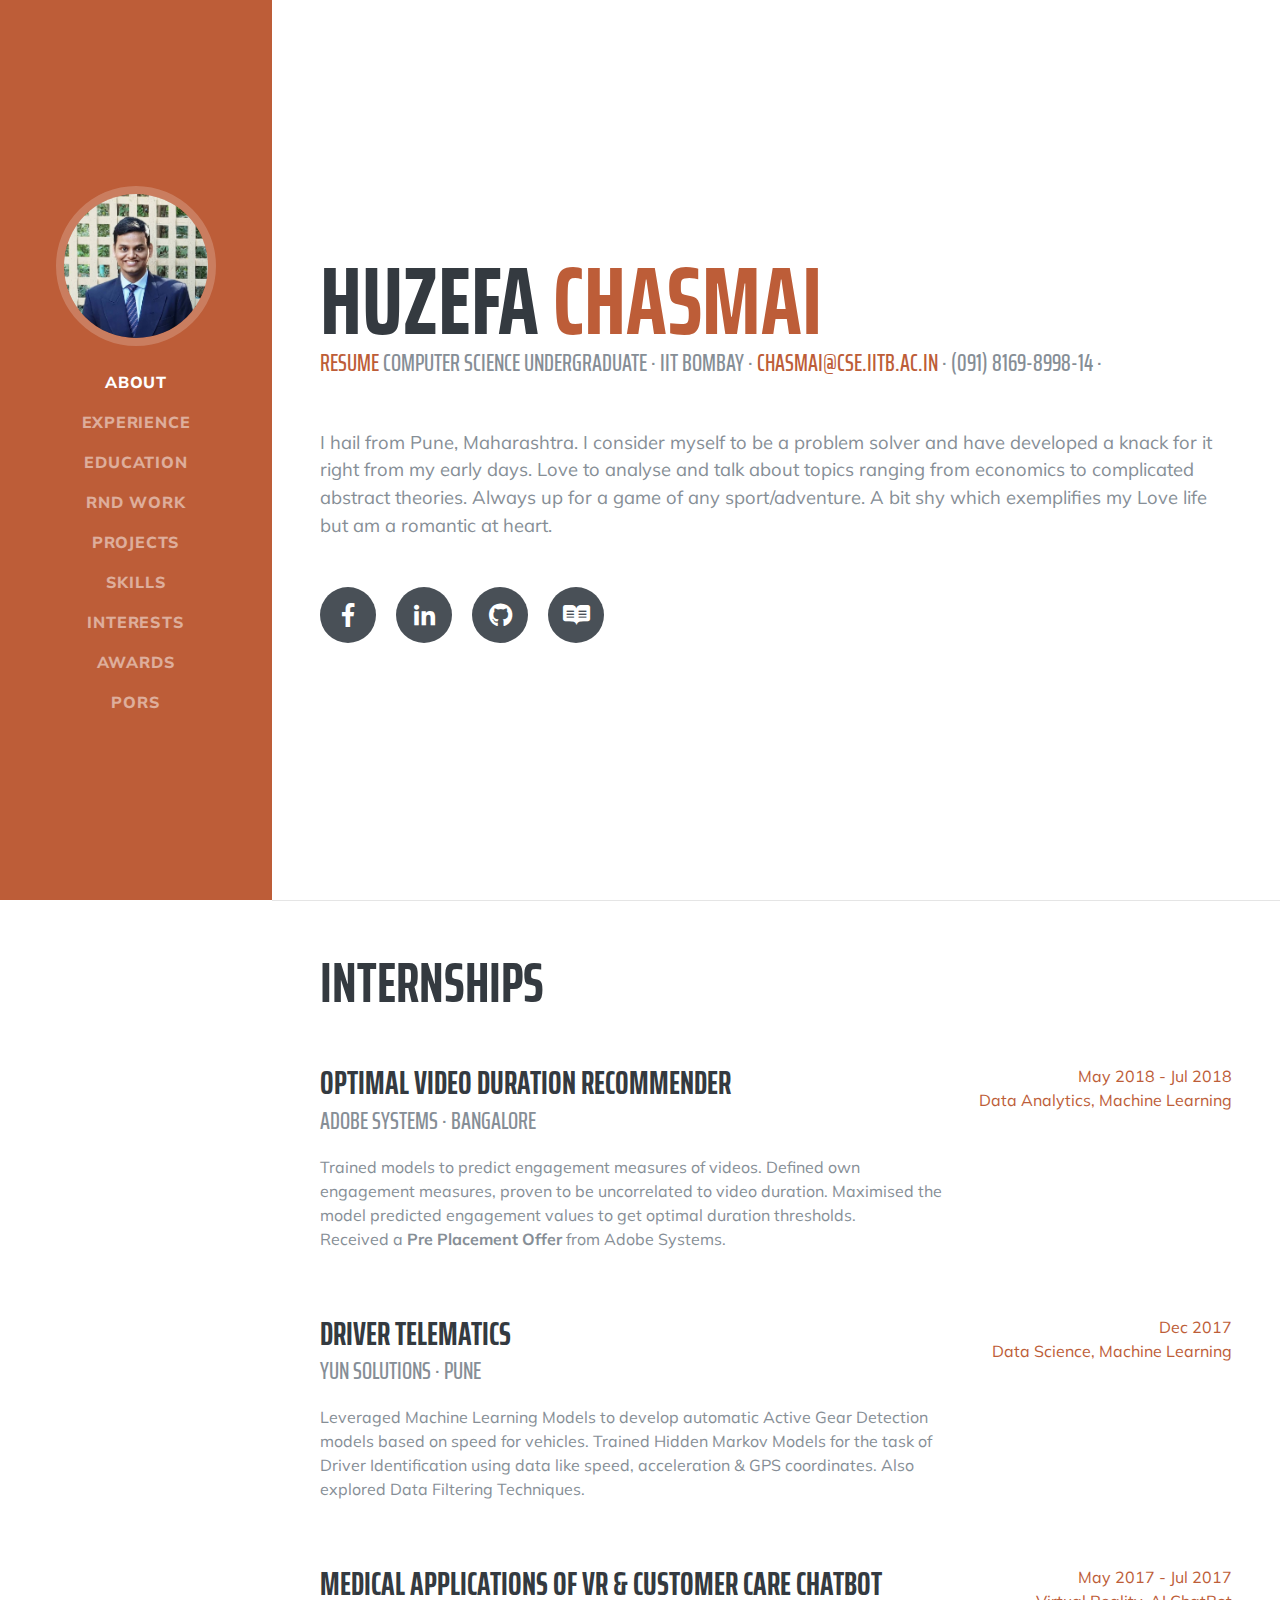
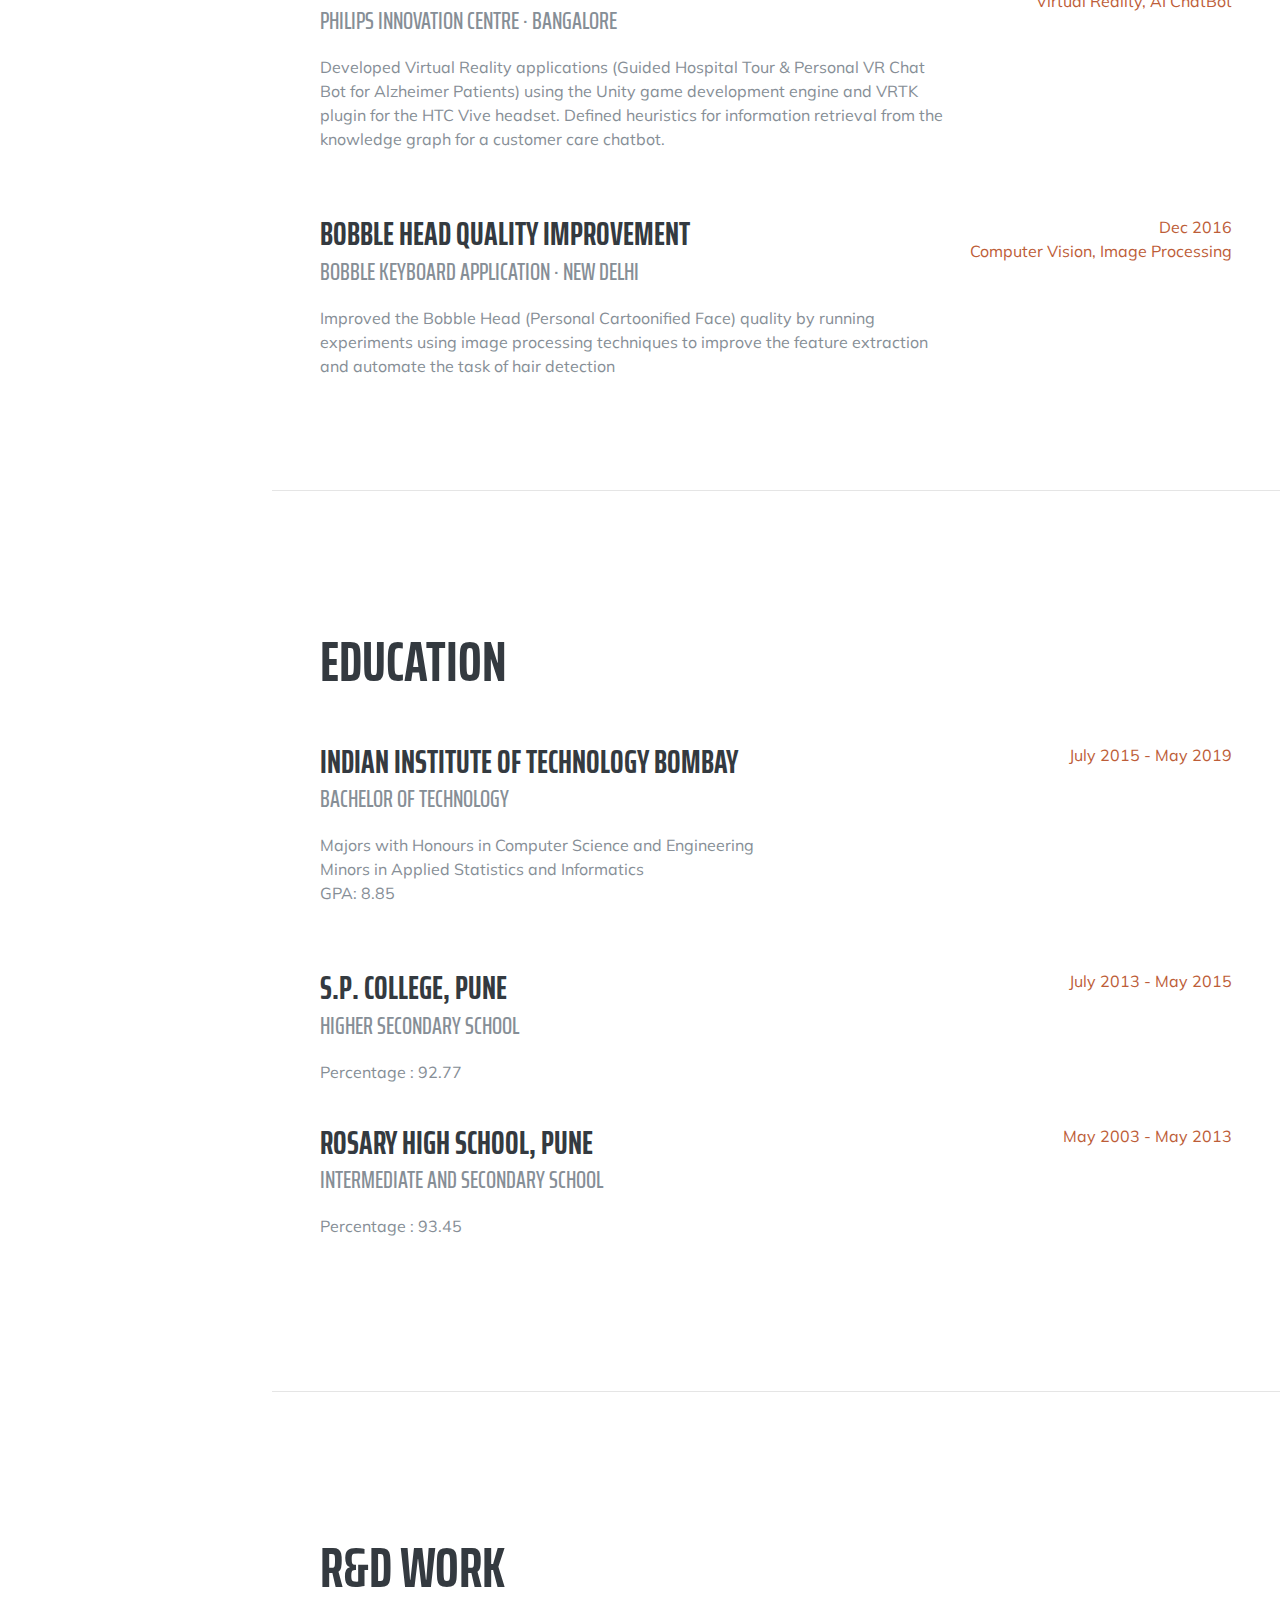
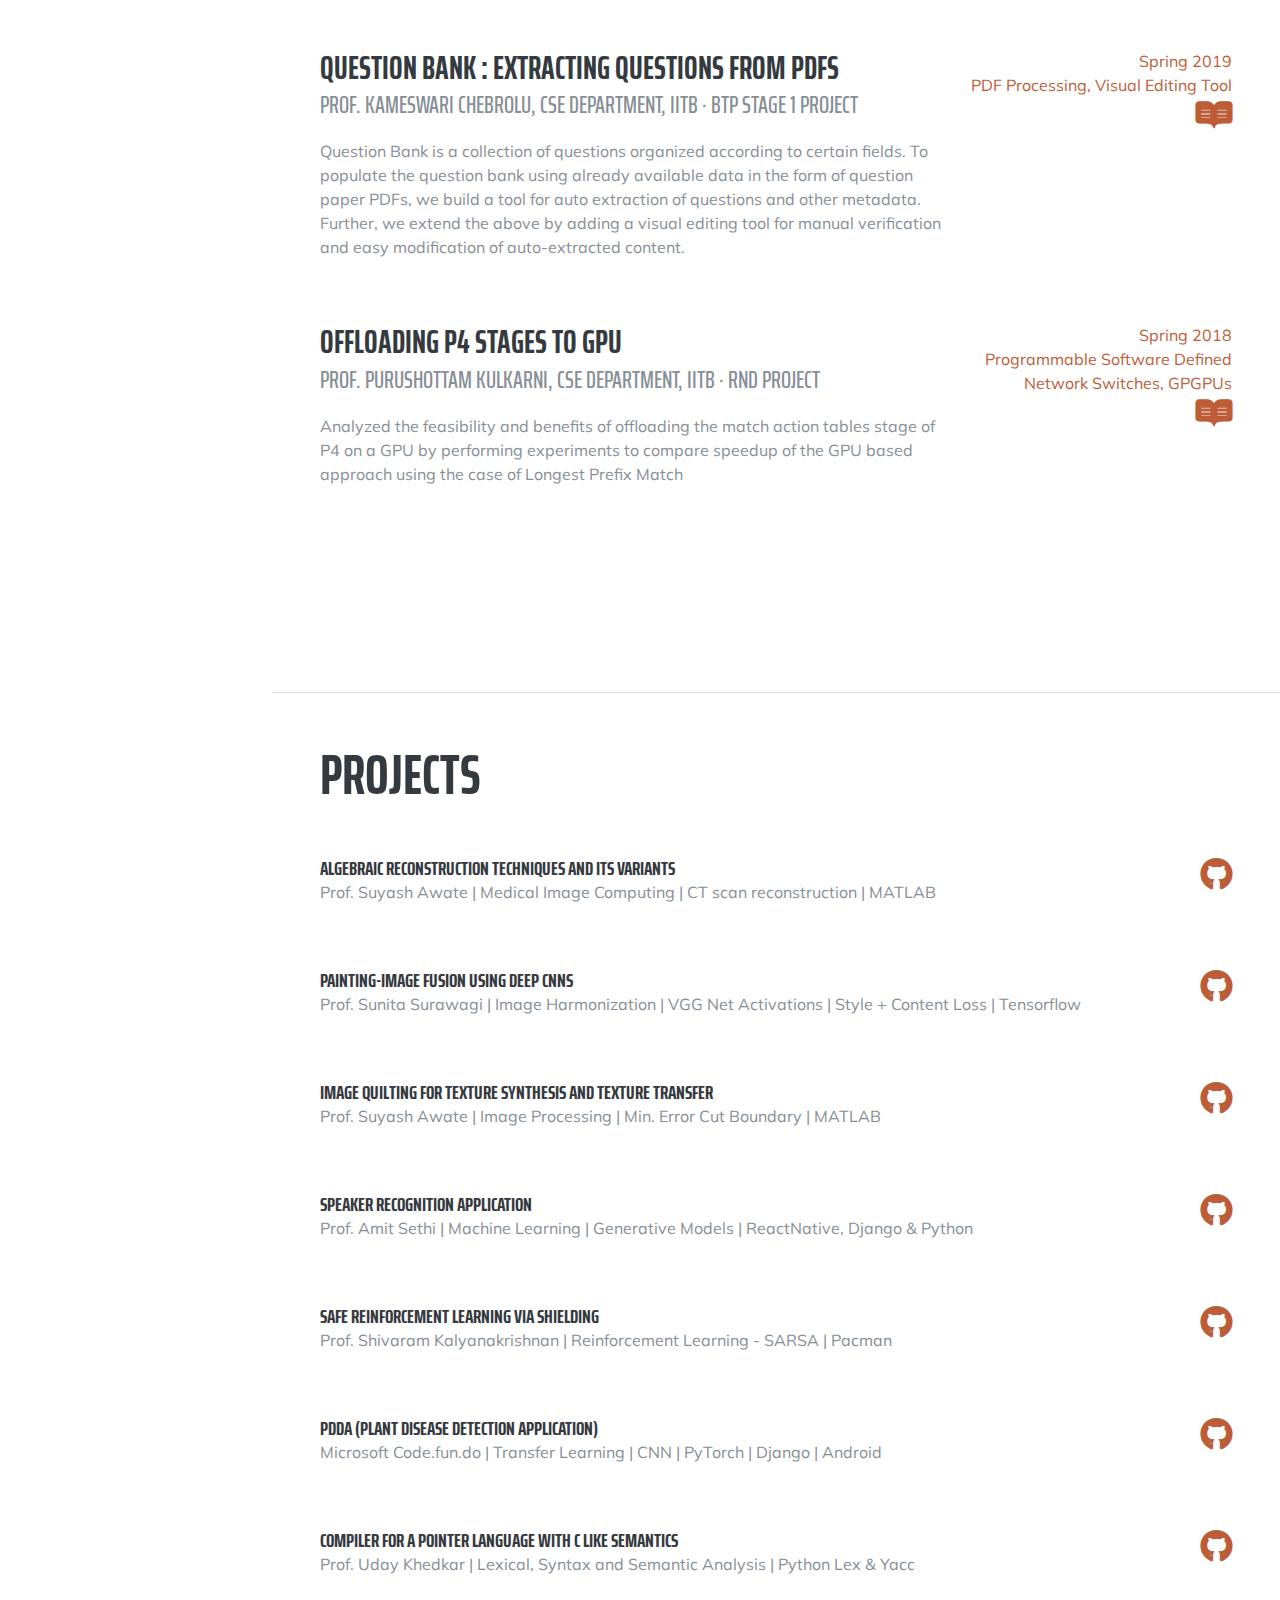
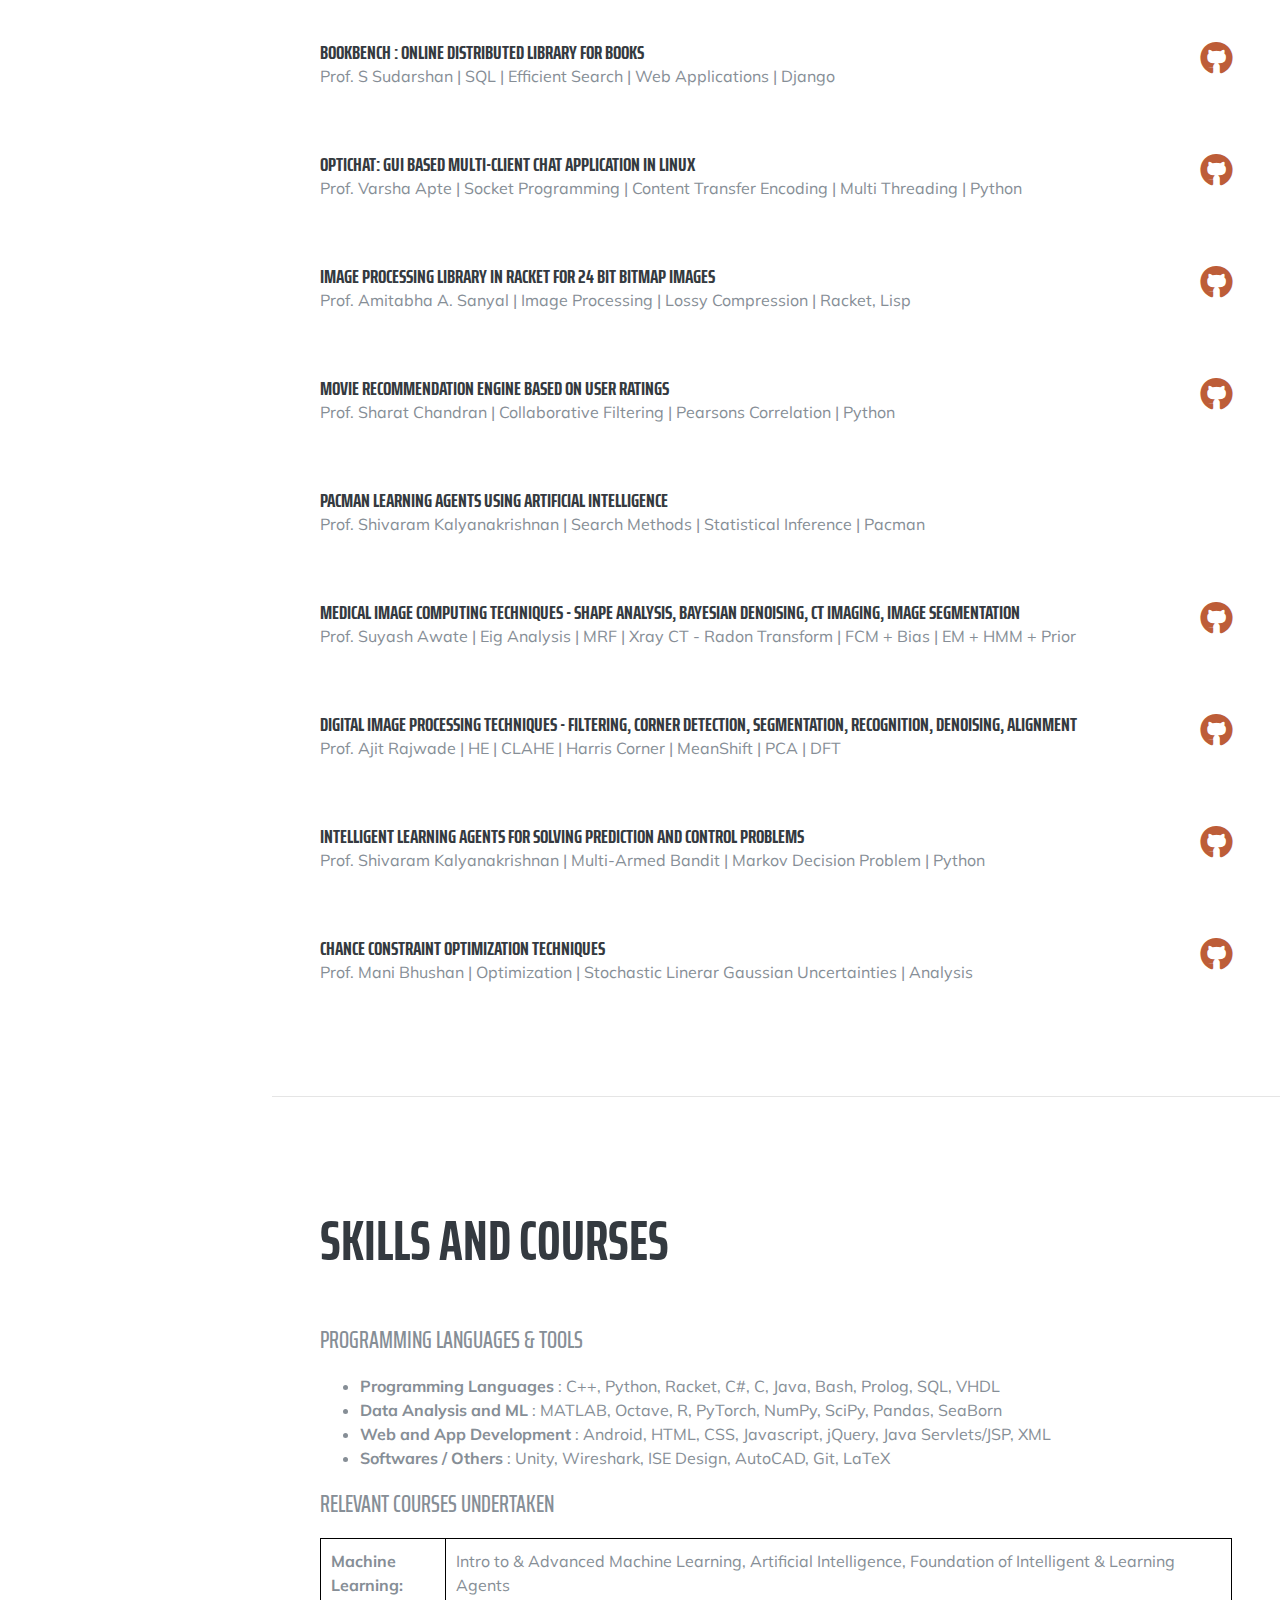
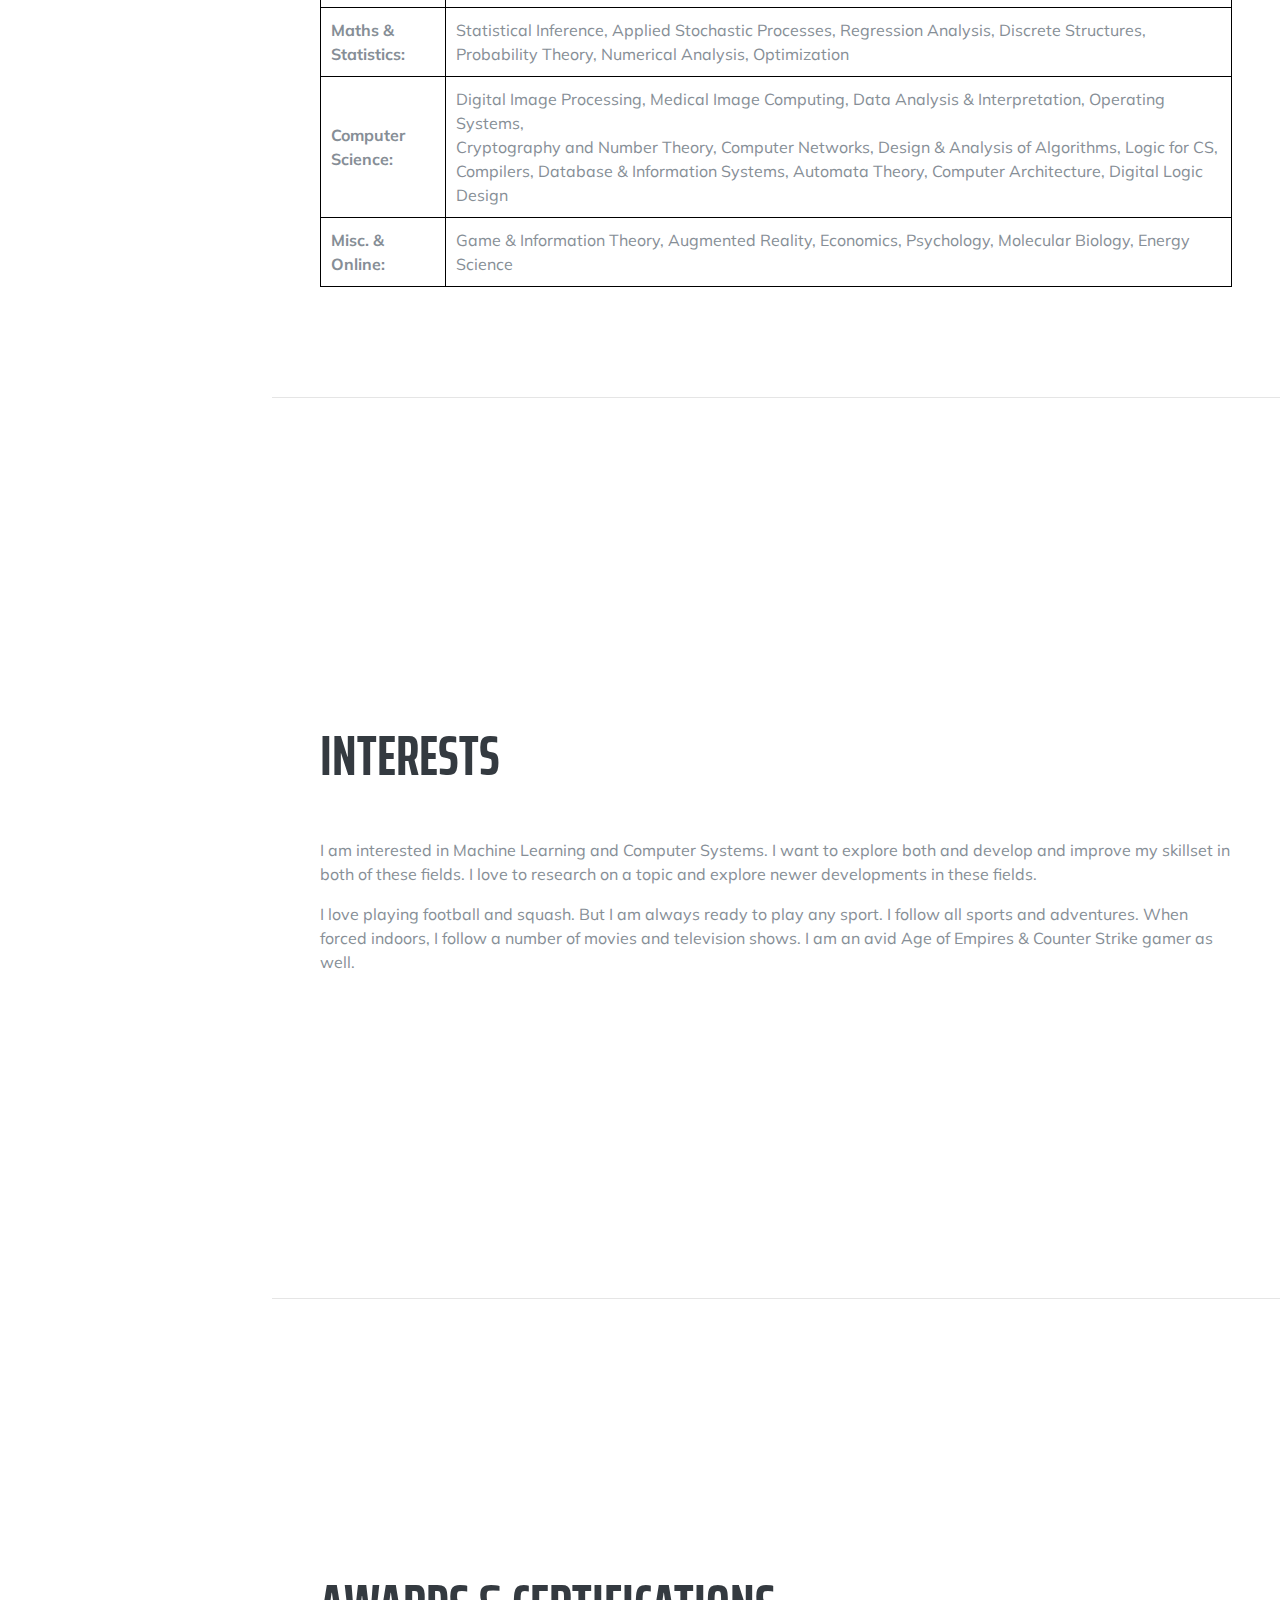
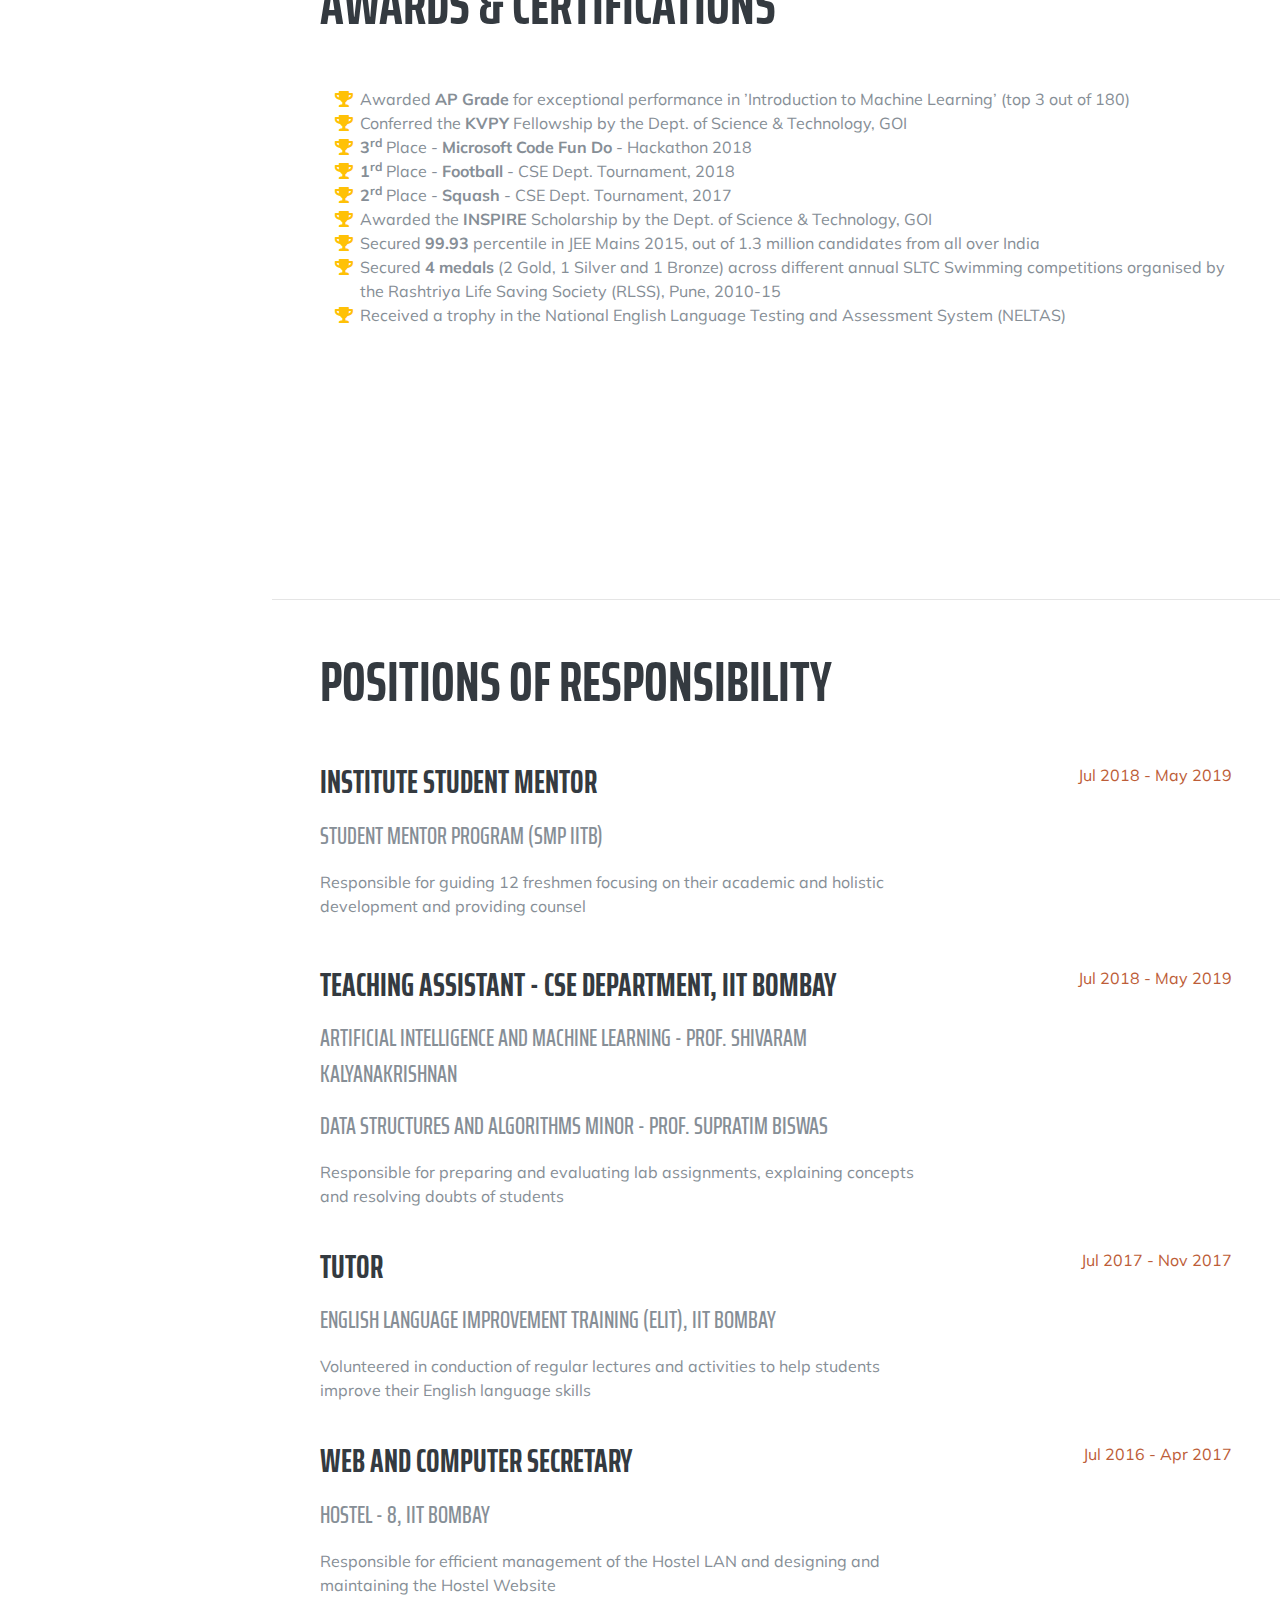
==== index.html @ 93980282 "Renamed file to index html for rendering via github pages" ====
<!DOCTYPE html>
<html lang="en">


<!-- Add the keywords as content : Aim for the following as keywords :
  1) Huzefa Chasmai
  2) CSE, IITB
  3) Resume 
 -->
  <head>

    <meta charset="utf-8">
    <meta name="viewport" content="width=device-width, initial-scale=1, shrink-to-fit=no">
    <meta name="description" content="Huzefa Chasmai, CSE, IITB's Home Page containing experiences, projects, awards, positions of responsibilities, education and skills">
    <meta name="author" content="Huzefa Chasmai">
    <meta name="keywords" content="Huzefa Chasmai CSE IITB Computer Science Indian Institute of Technology Bombay Resume Bio About JEE UG Engineering Machine Learning Networks Home Page">

    <title>Huzefa Chasmai Home Page</title>

    <!-- Bootstrap core CSS -->
    <link href="vendor/bootstrap/css/bootstrap.min.css" rel="stylesheet">

    <!-- Custom fonts for this template -->
    <link href="https://fonts.googleapis.com/css?family=Saira+Extra+Condensed:500,700" rel="stylesheet">
    <link href="https://fonts.googleapis.com/css?family=Muli:400,400i,800,800i" rel="stylesheet">
    <link href="vendor/fontawesome-free/css/all.min.css" rel="stylesheet">

    <!-- Custom styles for this template -->
    <link href="css/resume.min.css" rel="stylesheet">
    <link rel="shortcut icon" type="image/png" href="img/favicon.ico"/>

  </head>

  <body id="page-top">

    <nav class="navbar navbar-expand-lg navbar-dark bg-primary fixed-top" id="sideNav">
      <a class="navbar-brand js-scroll-trigger" href="#page-top">
        <span class="d-block d-lg-none">Huzefa Chasmai</span>
        <span class="d-none d-lg-block">
          <img class="img-fluid img-profile rounded-circle mx-auto mb-2" src="img/ProfilePic.jpg" alt="">
        </span>
      </a>
      <button class="navbar-toggler" type="button" data-toggle="collapse" data-target="#navbarSupportedContent" aria-controls="navbarSupportedContent" aria-expanded="false" aria-label="Toggle navigation">
        <span class="navbar-toggler-icon"></span>
      </button>
      <div class="collapse navbar-collapse" id="navbarSupportedContent">
        <ul class="navbar-nav">
          <li class="nav-item">
            <a class="nav-link js-scroll-trigger" href="#about">About</a>
          </li>
          <li class="nav-item">
            <a class="nav-link js-scroll-trigger" href="#experience">Experience</a>
          </li>
          <li class="nav-item">
            <a class="nav-link js-scroll-trigger" href="#education">Education</a>
          </li>
          <li class="nav-item">
            <a class="nav-link js-scroll-trigger" href="#rnds">RnD Work</a>
          </li>
          <li class="nav-item">
            <a class="nav-link js-scroll-trigger" href="#projects">Projects</a>
          </li>
          <li class="nav-item">
            <a class="nav-link js-scroll-trigger" href="#skills">Skills</a>
          </li>
          <li class="nav-item">
            <a class="nav-link js-scroll-trigger" href="#interests">Interests</a>
          </li>
          <li class="nav-item">
            <a class="nav-link js-scroll-trigger" href="#awards">Awards</a>
          </li>
          <li class="nav-item">
            <a class="nav-link js-scroll-trigger" href="#pors">PORs</a>
          </li>

        </ul>
      </div>
    </nav>

    <div class="container-fluid p-0">

      <section class="resume-section p-3 p-lg-5 d-flex d-column" id="about">
        <div class="my-auto">
          <h1 class="mb-0">Huzefa
            <span class="text-primary">Chasmai</span>
          </h1>
          <div class="subheading mb-5"> 
            <a href="https://www.cse.iitb.ac.in/~chasmai/resume">Resume</a>
            Computer Science Undergraduate · IIT Bombay · 
            <a href="mailto:name@email.com">chasmai@cse.iitb.ac.in</a> · 
            (091) 8169-8998-14 ·
            

          </div>
          <p class="lead mb-5">I hail from Pune, Maharashtra. I consider myself to be a problem solver and have developed a knack for it right from my early days. Love to analyse and talk about topics ranging from economics to complicated abstract theories. Always up for a game of any sport/adventure. A bit shy which exemplifies my Love life but am a romantic at heart.</p>
          <div class="social-icons">
            <a href="https://www.facebook.com/huzefa.chasmai">
              <i class="fab fa-facebook-f"></i>
            </a>
            <a href="https://www.linkedin.com/in/huzefa-chasmai-a5b6b8109">
              <i class="fab fa-linkedin-in"></i>
            </a>
            <a href="https://github.com/huzzzz">
              <i class="fab fa-github"></i>
            </a>
            <a href="https://www.cse.iitb.ac.in/~chasmai/resume">
              <i class="fab fa-readme"></i>
            </a>
          </div>
        </div>
      </section>

      <hr class="m-0">

      <section class="resume-section p-3 p-lg-5 d-flex flex-column" id="experience">
        <div class="my-auto">
          <h2 class="mb-5">Internships</h2>

          <div class="resume-item d-flex flex-column flex-md-row mb-5">
            <div class="resume-content mr-auto">
              <h3 class="mb-0">Optimal Video Duration Recommender </h3>
              <div class="subheading mb-3">Adobe Systems · Bangalore</div>
              <p>
                Trained models to predict engagement measures of videos. Defined own engagement measures, proven to be uncorrelated to video duration. Maximised the model predicted engagement values to get optimal duration thresholds. <br> Received a <b>Pre Placement Offer</b> from Adobe Systems.
              </p>
            </div>
            <div class="resume-date text-md-right">
              <span class="text-primary">May 2018 - Jul 2018<br>Data Analytics, Machine Learning</span>
            </div>
          </div>

          <div class="resume-item d-flex flex-column flex-md-row mb-5">
            <div class="resume-content mr-auto">
              <h3 class="mb-0">Driver Telematics </h3>
              <div class="subheading mb-3">Yun Solutions · Pune</div>
              <p>

                Leveraged Machine Learning Models to develop automatic Active Gear Detection models based on speed for vehicles. Trained Hidden Markov Models for the task of Driver Identification using data like speed, acceleration & GPS coordinates. Also explored Data Filtering Techniques.

              </p>
            </div>
            <div class="resume-date text-md-right">
              <span class="text-primary">Dec 2017<br>Data Science, Machine Learning</span>
            </div>
          </div>

          <div class="resume-item d-flex flex-column flex-md-row mb-5">
            <div class="resume-content mr-auto">
              <h3 class="mb-0">Medical Applications of VR & Customer Care Chatbot </h3>
              <div class="subheading mb-3">Philips Innovation Centre · Bangalore</div>
              <p>

                Developed Virtual Reality applications (Guided Hospital Tour & Personal VR Chat Bot for Alzheimer Patients) using the Unity game development engine and VRTK plugin for the HTC Vive headset. Defined heuristics for information retrieval from the knowledge graph for a customer care chatbot.

              </p>
            </div>
            <div class="resume-date text-md-right">
              <span class="text-primary">May 2017 - Jul 2017<br>Virtual Reality, AI ChatBot</span>
            </div>
          </div>

          <div class="resume-item d-flex flex-column flex-md-row mb-5">
            <div class="resume-content mr-auto">
              <h3 class="mb-0">Bobble Head Quality Improvement</h3>
              <div class="subheading mb-3">Bobble Keyboard Application · New Delhi</div>
              <p>

                Improved the Bobble Head (Personal Cartoonified Face) quality by running experiments using image processing techniques to improve the feature extraction and automate the task of hair detection

              </p>
            </div>
            <div class="resume-date text-md-right">
              <span class="text-primary">Dec 2016<br>Computer Vision, Image Processing</span>
            </div>
          </div>

        </div>

      </section>

      <hr class="m-0">

      <section class="resume-section p-3 p-lg-5 d-flex flex-column" id="education">
        <div class="my-auto">
          <h2 class="mb-5">Education</h2>

          <div class="resume-item d-flex flex-column flex-md-row mb-5">
            <div class="resume-content mr-auto">
              <h3 class="mb-0">Indian Institute of Technology Bombay</h3>
              <div class="subheading mb-3">Bachelor of Technology</div>
              <div>Majors with Honours in Computer Science and Engineering</div>
              <div>Minors in Applied Statistics and Informatics</div> 
              <p>GPA: 8.85</p>
            </div>
            <div class="resume-date text-md-right">
              <span class="text-primary">July 2015 - May 2019</span>
            </div>
          </div>

          <div class="resume-item d-flex flex-column flex-md-row">
            <div class="resume-content mr-auto">
              <h3 class="mb-0">S.P. College, Pune</h3>
              <div class="subheading mb-3">Higher Secondary School</div>
              <p>Percentage : 92.77<br><br></p>
            </div>
            <div class="resume-date text-md-right">
              <span class="text-primary">July 2013 - May 2015</span>
            </div>
          </div>

          <div class="resume-item d-flex flex-column flex-md-row">
            <div class="resume-content mr-auto">
              <h3 class="mb-0">Rosary High School, Pune</h3>
              <div class="subheading mb-3">Intermediate and Secondary School</div>
              <p>Percentage : 93.45</p>

            </div>
            <div class="resume-date text-md-right">
              <span class="text-primary">May 2003 - May 2013</span>
            </div>
          </div>

        </div>
      </section>

      <hr class="m-0">

      <section class="resume-section p-1 p-lg-5 d-flex flex-column" id="rnds">
        <div class="my-auto">
          <h2 class="mb-5">R&D Work</h2>

          <div class="resume-item d-flex flex-column flex-md-row mb-5">
            <div class="resume-content mr-auto">
              <h3 class="mb-0">Question Bank : Extracting Questions from PDFs</h3>
              <div class="subheading mb-3"> Prof. Kameswari Chebrolu, CSE Department, IITB · BTP Stage 1 Project</div>
              <p>

                Question Bank is a collection of questions organized according to certain fields. To populate the question bank using already available data in the form of question paper PDFs, we build a tool for auto extraction of questions and other metadata. Further, we extend the above by adding a visual editing tool for manual verification and easy modification of auto-extracted content.

              </p>
            </div>
            <div class="resume-date text-md-right">
              	<span class="text-primary">Spring 2019<br>PDF Processing, Visual Editing Tool <br> 
              		<h3><a href="reports/BTP1_RnD_Report.pdf">
	                <i class="fab fa-readme"></i></a>
          	  	</span>
            </div>
          </div>

          <div class="resume-item d-flex flex-column flex-md-row mb-5">
            <div class="resume-content mr-auto">
              <h3 class="mb-0">Offloading P4 stages to GPU</h3>
              <div class="subheading mb-3"> Prof. Purushottam Kulkarni, CSE Department, IITB · RnD Project</div>
              <p>
              	Analyzed the feasibility and benefits of offloading the match action tables stage of P4 on a GPU by performing experiments to compare speedup of the GPU based approach using the case of Longest Prefix Match
              </p>
            </div>
            <div class="resume-date text-md-right">
              <span class="text-primary">Spring 2018<br>Programmable Software Defined Network Switches, GPGPUs<br> 
          		<h3><a href="reports/RnD-P4GPU.pdf">
                <i class="fab fa-readme"></i></a>
	          </span>
            </div>
          </div>


        </div>
      	
      </section>

      <hr class="m-0">

      <section class="resume-section p-1 p-lg-5 d-flex flex-column" id="projects">
        <div class="my-auto">
          <h2 class="mb-5">Projects</h2>

          <div class="resume-item d-flex flex-column flex-md-row mb-5">
            <div class="resume-content mr-auto">
              <h5 class="mb-0">Algebraic Reconstruction Techniques and its Variants</h5>
              <p>Prof. Suyash Awate | Medical Image Computing | CT scan reconstruction | MATLAB</p>
            </div>
            <div class="text-md-right">
              <h3><a href="https://github.com/huzzzz/Algebraic-Reconstruction-Technique---MIC">
                <i class="fab fa-github"></i>
              </a>
            </h3>
            </div>
          </div>

          <div class="resume-item d-flex flex-column flex-md-row mb-5">
            <div class="resume-content mr-auto">
              <h5 class="mb-0">Painting-Image Fusion using Deep CNNs</h5>
              <p>Prof. Sunita Surawagi | Image Harmonization | VGG Net Activations | Style + Content Loss |  Tensorflow</p>
            </div>
            <div class="text-md-right">
              <h3><a href="https://github.com/huzzzz/Advanced-Machine-Learning-Course-Project">
                <i class="fab fa-github"></i>
              </a>
            </h3>
            </div>
          </div>

          <div class="resume-item d-flex flex-column flex-md-row mb-5">
            <div class="resume-content mr-auto">
              <h5 class="mb-0">Image Quilting for Texture Synthesis and Texture Transfer</h5>
              <p>Prof. Suyash Awate | Image Processing | Min. Error Cut Boundary | MATLAB</p>
            </div>
            <div class="text-md-right">
              <h3><a href="https://github.com/huzzzz/Image-Quilting-and-Texture-Synthesis">
                <i class="fab fa-github"></i>
              </a>
            </h3>
            </div>
          </div>

          <div class="resume-item d-flex flex-column flex-md-row mb-5">
            <div class="resume-content mr-auto">
              <h5 class="mb-0">Speaker Recognition Application</h5>
              <p>Prof. Amit Sethi | Machine Learning | Generative Models | ReactNative, Django & Python</p>
            </div>
            <div class="text-md-right">
              <h3><a href="https://github.com/huzzzz/Speaker-Recognition-EE-769-Project">
                <i class="fab fa-github"></i>
              </a>
            </h3>
            </div>
          </div>


          <div class="resume-item d-flex flex-column flex-md-row mb-5">
            <div class="resume-content mr-auto">
              <h5 class="mb-0">Safe Reinforcement Learning via Shielding</h5>
              <p>Prof. Shivaram Kalyanakrishnan | Reinforcement Learning - SARSA | Pacman </p>
            </div>
            <div class="text-md-right">
              <h3><a href="https://github.com/huzzzz/Safe-RL-Pacman">
                <i class="fab fa-github"></i>
              </a>
            </h3>
            </div>
          </div>
          
          <div class="resume-item d-flex flex-column flex-md-row mb-5">
            <div class="resume-content mr-auto">
              <h5 class="mb-0">PDDA (Plant Disease Detection Application)</h5>
              <p>Microsoft Code.fun.do | Transfer Learning | CNN | PyTorch | Django | Android</p>
            </div>
            <div class="text-md-right">
              <h3><a href="https://github.com/rohitrango/Crop-Disease-Detection">
                <i class="fab fa-github"></i>
              </a>
            </h3>
            </div>
          </div>

          <div class="resume-item d-flex flex-column flex-md-row mb-5">
            <div class="resume-content mr-auto">
              <h5 class="mb-0">Compiler for a pointer language with C like semantics</h5>
              <p>Prof. Uday Khedkar | Lexical, Syntax and Semantic Analysis | Python Lex & Yacc</p>
            </div>
            <div class="text-md-right">
              <h3><a href="https://github.com/huzzzz/C-Like-Lang-Compiler">
                <i class="fab fa-github"></i>
              </a>
            </h3>
            </div>
          </div>

          <div class="resume-item d-flex flex-column flex-md-row mb-5">
            <div class="resume-content mr-auto">
              <h5 class="mb-0">BookBench : Online Distributed Library for Books</h5>
              <p>Prof. S Sudarshan | SQL | Efficient Search | Web Applications | Django</p>
            </div>
            <div class="text-md-right">
              <h3><a href="https://github.com/huzzzz/BookBench">
                <i class="fab fa-github"></i>
              </a>
            </h3>
            </div>
          </div>

          <div class="resume-item d-flex flex-column flex-md-row mb-5">
            <div class="resume-content mr-auto">
              <h5 class="mb-0">OptiChat: GUI based multi-client Chat Application in Linux</h5>
              <p>Prof. Varsha Apte | Socket Programming | Content Transfer Encoding | Multi Threading | Python</p>
            </div>
          
            <div class="text-md-right">
              <h3><a href="https://github.com/huzzzz/OptiChat">
                <i class="fab fa-github"></i>
              </a>
            </h3>
            </div>
          
          </div>

          <div class="resume-item d-flex flex-column flex-md-row mb-5">
            <div class="resume-content mr-auto">
              <h5 class="mb-0">Image Processing Library in Racket for 24 bit BITMAP images</h5>
              <p>Prof. Amitabha A. Sanyal | Image Processing | Lossy Compression | Racket, Lisp</p>
            </div>
            <div class="text-md-right">
              <h3><a href="https://github.com/huzzzz/CS-154-Project">
                <i class="fab fa-github"></i>
              </a>
            </h3>
            </div>
          </div>

          <div class="resume-item d-flex flex-column flex-md-row mb-5">
            <div class="resume-content mr-auto">
              <h5 class="mb-0">Movie Recommendation engine based on user ratings</h5>
              <p>Prof. Sharat Chandran | Collaborative Filtering | Pearsons Correlation | Python</p>
            </div>

            <div class="text-md-right">
              <h3><a href="https://github.com/huzzzz/movie-review">
                <i class="fab fa-github"></i>
              </a>
            </h3>
            </div>
          
          </div>
          
          <div class="resume-item d-flex flex-column flex-md-row mb-5">
            <div class="resume-content mr-auto">
              <h5 class="mb-0">Pacman Learning Agents using Artificial Intelligence</h5>
              <p>Prof. Shivaram Kalyanakrishnan | Search Methods | Statistical Inference | Pacman </p>
            </div>
          
          <!--   <div class="text-md-right">
              <h3><a href="https://github.com/huzzzz/Speaker-Recognition-EE-769-Project">
                <i class="fab fa-github"></i>
              </a>
            </h3>
            </div>
           -->
          </div>
		
		<div class="resume-item d-flex flex-column flex-md-row mb-5">
            <div class="resume-content mr-auto">
              <h5 class="mb-0">Medical Image Computing Techniques - Shape Analysis, Bayesian Denoising, CT Imaging, Image Segmentation </h5>
              <p>Prof. Suyash Awate | Eig Analysis | MRF | Xray CT - Radon Transform | FCM + Bias | EM + HMM + Prior </p>
            </div>
          
            <div class="text-md-right">
              <h3><a href="https://github.com/Samar97/Medical-Image-Computing-CS-736">
                <i class="fab fa-github"></i>
              </a>
            </h3>
            </div>
          
      	</div>

        <div class="resume-item d-flex flex-column flex-md-row mb-5">
            <div class="resume-content mr-auto">
              <h5 class="mb-0">Digital Image Processing Techniques - Filtering, Corner Detection, Segmentation, Recognition, Denoising, Alignment </h5>
              <p>Prof. Ajit Rajwade | HE | CLAHE | Harris Corner | MeanShift | PCA | DFT </p>
            </div>
          
            <div class="text-md-right">
              <h3><a href="https://github.com/huzzzz/DIP-Assignment-CS-663">
                <i class="fab fa-github"></i>
              </a>
            </h3>
            </div>
          
      	</div>

        <div class="resume-item d-flex flex-column flex-md-row mb-5">
            <div class="resume-content mr-auto">
              <h5 class="mb-0">Intelligent Learning Agents for solving Prediction and Control Problems</h5>
              <p>Prof. Shivaram Kalyanakrishnan | Multi-Armed Bandit | Markov Decision Problem | Python </p>
            </div>
          
            <div class="text-md-right">
              <h3><a href="https://github.com/huzzzz/IntelligentLearningAgents">
                <i class="fab fa-github"></i>
              </a>
            </h3>
            </div>
          
      	</div>

	    <div class="resume-item d-flex flex-column flex-md-row mb-5">
            <div class="resume-content mr-auto">
              <h5 class="mb-0">Chance Constraint Optimization Techniques</h5>
              <p>Prof. Mani Bhushan | Optimization | Stochastic Linerar Gaussian Uncertainties | Analysis </p>
            </div>
          
            <div class="text-md-right">
              <h3><a href="https://github.com/huzzzz/Chance-Constraint-Optimization-Analysis">
                <i class="fab fa-github"></i>
              </a>
            </h3>
            </div>
          
      	</div>

         <!-- ToDO 2) MIC assignments -->
      </section>

      <hr class="m-0">

      <section class="resume-section p-3 p-lg-5 d-flex flex-column" id="skills">
        <div class="my-auto">
          <h2 class="mb-5">Skills and Courses</h2>

          <div class="subheading mb-3">Programming Languages &amp; Tools</div>  
          <ul>
            <li> <b>Programming Languages</b> : C++, Python, Racket, C#, C, Java, Bash, Prolog, SQL, VHDL  
            <li> <b>Data Analysis and ML</b> : MATLAB, Octave, R, PyTorch, NumPy, SciPy, Pandas, SeaBorn
            <li> <b>Web and App Development</b> : Android, HTML, CSS, Javascript, jQuery, Java Servlets/JSP, XML
            <li> <b>Softwares / Others</b> : Unity, Wireshark, ISE Design, AutoCAD, Git, LaTeX 
          </ul>

          <style type="text/css">
            table, tr, td{
              border : 0.1px  solid black;
              border-collapse: collapse;
              border-spacing: 10px;
            }
            th, td {
              padding: 10px;
            }
          </style>

          <div class="subheading mb-3">Relevant Courses Undertaken</div>
          <table>
            <tr>
              <td> <b>Machine Learning: </b></td><td>Intro to & Advanced Machine Learning, Artificial Intelligence, Foundation of Intelligent & Learning Agents</td>
            </tr>
            <tr>
              <td> <b> Maths & Statistics: </b> </td><td>Statistical Inference, Applied Stochastic Processes, Regression Analysis, Discrete Structures,<br> Probability Theory, Numerical Analysis, Optimization</td> 
            </tr>
            <tr>
              <td> <b>Computer Science:</b> </td><td> Digital Image Processing, Medical Image Computing, Data Analysis & Interpretation, Operating Systems,<br> Cryptography and Number Theory, Computer Networks, Design & Analysis of Algorithms, Logic for CS, Compilers, Database & Information Systems, Automata Theory, Computer Architecture, Digital Logic Design</td> 
            </tr>
            <tr>
              <td> <b>Misc. & Online:</b> </td><td>Game & Information Theory, Augmented Reality, Economics, Psychology, Molecular Biology, Energy Science</td>
            </tr>
          </table>
        </div>

      </section>

      <hr class="m-0">

      <section class="resume-section p-3 p-lg-5 d-flex flex-column" id="interests">
        <div class="my-auto">
          <h2 class="mb-5">Interests</h2>
          <p>I am interested in Machine Learning and Computer Systems. I want to explore both and develop and improve my skillset in both of these fields. I love to research on a topic and explore newer developments in these fields.</p>
          <p class="mb-0">I love playing football and squash. But I am always ready to play any sport. I follow all sports and adventures. When forced indoors, I follow a number of movies and television shows. I am an avid Age of Empires & Counter Strike gamer as well.</p>
        </div>
      </section>

      <hr class="m-0">

      <section class="resume-section p-3 p-lg-5 d-flex flex-column" id="awards">
        <div class="my-auto">
          <h2 class="mb-5">Awards &amp; Certifications</h2>
          <ul class="fa-ul mb-0">
            <li>
              <i class="fa-li fa fa-trophy text-warning"></i>
              Awarded <b>AP Grade</b> for exceptional performance in ’Introduction to Machine Learning’ (top 3 out of 180)</li>
            <li>
              <i class="fa-li fa fa-trophy text-warning"></i>
              Conferred the <b>KVPY</b> Fellowship by the Dept. of Science & Technology, GOI</li>
            <li>
              <i class="fa-li fa fa-trophy text-warning"></i>
              <b>3<sup>rd</sup></b>
              Place - <b>Microsoft Code Fun Do</b> - Hackathon 2018</li>
            <li>
              <i class="fa-li fa fa-trophy text-warning"></i>
              <b>1<sup>rd</sup></b>
              Place - <b>Football</b> - CSE Dept. Tournament, 2018</li>
            <li>
              <i class="fa-li fa fa-trophy text-warning"></i>
              <b>2<sup>rd</sup></b>
              Place - <b>Squash</b> - CSE Dept. Tournament, 2017</li>
            <li>
              <i class="fa-li fa fa-trophy text-warning"></i>
              Awarded the <b>INSPIRE</b> Scholarship by the Dept. of Science & Technology, GOI</li>
            <li>
              <i class="fa-li fa fa-trophy text-warning"></i>
              Secured <b>99.93</b> percentile in JEE Mains 2015, out of 1.3 million candidates from all over India</li>
            <li>
              <i class="fa-li fa fa-trophy text-warning"></i>
              Secured <b>4 medals</b> (2 Gold, 1 Silver and 1 Bronze) across different annual SLTC Swimming competitions organised by the Rashtriya Life Saving Society (RLSS), Pune, 2010-15</li>
            <li>
              <i class="fa-li fa fa-trophy text-warning"></i>
              Received a trophy in the National English Language Testing and Assessment System (NELTAS) </li>
             
          </ul>
        </div>
      </section>

      <hr class="m-0">

      <section class="resume-section p-3 p-lg-5 d-flex flex-column" id="pors">
        <div class="my-auto">
          <h2 class="mb-5">Positions of Responsibility</h2>
          <div class="resume-item d-flex flex-column flex-md-row mb-5">
            <div class="resume-content mr-auto">
              <h3 class="mb-3">Institute Student Mentor</h3>
              <div class="subheading mb-3">Student Mentor Program (SMP IITB)</div>
              <div>Responsible for guiding 12 freshmen focusing on their academic and holistic development and providing counsel</div>
            </div>
            <div class="resume-date text-md-right">
              <span class="text-primary">Jul 2018 - May 2019</span>
            </div>
          </div>

          <div class="resume-item d-flex flex-column flex-md-row">
            <div class="resume-content mr-auto">
              <h3 class="mb-3">Teaching Assistant - CSE Department, IIT Bombay</h3>
              <div class="subheading mb-3">Artificial Intelligence and Machine Learning - Prof. Shivaram Kalyanakrishnan</div>
              <div class="subheading mb-3">Data Structures and Algorithms Minor - Prof. Supratim Biswas</div>
              <p>Responsible for preparing and evaluating lab assignments, explaining concepts and resolving doubts of students<br><br></p>
            </div>
            <div class="resume-date text-md-right">
              <span class="text-primary">Jul 2018 - May 2019</span>
            </div>
          </div>

          <div class="resume-item d-flex flex-column flex-md-row">
            <div class="resume-content mr-auto">
              <h3 class="mb-3">Tutor</h3>
              <div class="subheading mb-3">English Language Improvement Training (ELIT), IIT Bombay</div>
              <p>Volunteered in conduction of regular lectures and activities to help students improve their English language skills<br><br></p>
            </div>
            <div class="resume-date text-md-right">
              <span class="text-primary">Jul 2017 - Nov 2017</span>
            </div>
          </div>

          <div class="resume-item d-flex flex-column flex-md-row">
            <div class="resume-content mr-auto">
              <h3 class="mb-3">Web and Computer Secretary </h3>
              <div class="subheading mb-3">Hostel - 8, IIT Bombay</div>
              <p>Responsible for efficient management of the Hostel LAN and designing and maintaining the Hostel Website</p>
            </div>
            <div class="resume-date text-md-right">
              <span class="text-primary">Jul 2016 - Apr 2017</span>
            </div>
          </div>
        </div>
      </section>


    </div>

    <!-- Bootstrap core JavaScript -->
    <script src="vendor/jquery/jquery.min.js"></script>
    <script src="vendor/bootstrap/js/bootstrap.bundle.min.js"></script>

    <!-- Plugin JavaScript -->
    <script src="vendor/jquery-easing/jquery.easing.min.js"></script>

    <!-- Custom scripts for this template -->
    <script src="js/resume.min.js"></script>

  </body>

</html>
---- vendor/fontawesome-free/css/all.min.css ----
/*!
 * Font Awesome Free 5.3.1 by @fontawesome - https://fontawesome.com
 * License - https://fontawesome.com/license/free (Icons: CC BY 4.0, Fonts: SIL OFL 1.1, Code: MIT License)
 */
.fa,.fab,.fal,.far,.fas{-moz-osx-font-smoothing:grayscale;-webkit-font-smoothing:antialiased;display:inline-block;font-style:normal;font-variant:normal;text-rendering:auto;line-height:1}.fa-lg{font-size:1.33333em;line-height:.75em;vertical-align:-.0667em}.fa-xs{font-size:.75em}.fa-sm{font-size:.875em}.fa-1x{font-size:1em}.fa-2x{font-size:2em}.fa-3x{font-size:3em}.fa-4x{font-size:4em}.fa-5x{font-size:5em}.fa-6x{font-size:6em}.fa-7x{font-size:7em}.fa-8x{font-size:8em}.fa-9x{font-size:9em}.fa-10x{font-size:10em}.fa-fw{text-align:center;width:1.25em}.fa-ul{list-style-type:none;margin-left:2.5em;padding-left:0}.fa-ul>li{position:relative}.fa-li{left:-2em;position:absolute;text-align:center;width:2em;line-height:inherit}.fa-border{border:.08em solid #eee;border-radius:.1em;padding:.2em .25em .15em}.fa-pull-left{float:left}.fa-pull-right{float:right}.fa.fa-pull-left,.fab.fa-pull-left,.fal.fa-pull-left,.far.fa-pull-left,.fas.fa-pull-left{margin-right:.3em}.fa.fa-pull-right,.fab.fa-pull-right,.fal.fa-pull-right,.far.fa-pull-right,.fas.fa-pull-right{margin-left:.3em}.fa-spin{animation:fa-spin 2s infinite linear}.fa-pulse{animation:fa-spin 1s infinite steps(8)}@keyframes fa-spin{0%{transform:rotate(0deg)}to{transform:rotate(1turn)}}.fa-rotate-90{-ms-filter:"progid:DXImageTransform.Microsoft.BasicImage(rotation=1)";transform:rotate(90deg)}.fa-rotate-180{-ms-filter:"progid:DXImageTransform.Microsoft.BasicImage(rotation=2)";transform:rotate(180deg)}.fa-rotate-270{-ms-filter:"progid:DXImageTransform.Microsoft.BasicImage(rotation=3)";transform:rotate(270deg)}.fa-flip-horizontal{-ms-filter:"progid:DXImageTransform.Microsoft.BasicImage(rotation=0, mirror=1)";transform:scaleX(-1)}.fa-flip-vertical{transform:scaleY(-1)}.fa-flip-horizontal.fa-flip-vertical,.fa-flip-vertical{-ms-filter:"progid:DXImageTransform.Microsoft.BasicImage(rotation=2, mirror=1)"}.fa-flip-horizontal.fa-flip-vertical{transform:scale(-1)}:root .fa-flip-horizontal,:root .fa-flip-vertical,:root .fa-rotate-90,:root .fa-rotate-180,:root .fa-rotate-270{-webkit-filter:none;filter:none}.fa-stack{display:inline-block;height:2em;line-height:2em;position:relative;vertical-align:middle;width:2em}.fa-stack-1x,.fa-stack-2x{left:0;position:absolute;text-align:center;width:100%}.fa-stack-1x{line-height:inherit}.fa-stack-2x{font-size:2em}.fa-inverse{color:#fff}.fa-500px:before{content:"\f26e"}.fa-accessible-icon:before{content:"\f368"}.fa-accusoft:before{content:"\f369"}.fa-ad:before{content:"\f641"}.fa-address-book:before{content:"\f2b9"}.fa-address-card:before{content:"\f2bb"}.fa-adjust:before{content:"\f042"}.fa-adn:before{content:"\f170"}.fa-adversal:before{content:"\f36a"}.fa-affiliatetheme:before{content:"\f36b"}.fa-air-freshener:before{content:"\f5d0"}.fa-algolia:before{content:"\f36c"}.fa-align-center:before{content:"\f037"}.fa-align-justify:before{content:"\f039"}.fa-align-left:before{content:"\f036"}.fa-align-right:before{content:"\f038"}.fa-alipay:before{content:"\f642"}.fa-allergies:before{content:"\f461"}.fa-amazon:before{content:"\f270"}.fa-amazon-pay:before{content:"\f42c"}.fa-ambulance:before{content:"\f0f9"}.fa-american-sign-language-interpreting:before{content:"\f2a3"}.fa-amilia:before{content:"\f36d"}.fa-anchor:before{content:"\f13d"}.fa-android:before{content:"\f17b"}.fa-angellist:before{content:"\f209"}.fa-angle-double-down:before{content:"\f103"}.fa-angle-double-left:before{content:"\f100"}.fa-angle-double-right:before{content:"\f101"}.fa-angle-double-up:before{content:"\f102"}.fa-angle-down:before{content:"\f107"}.fa-angle-left:before{content:"\f104"}.fa-angle-right:before{content:"\f105"}.fa-angle-up:before{content:"\f106"}.fa-angry:before{content:"\f556"}.fa-angrycreative:before{content:"\f36e"}.fa-angular:before{content:"\f420"}.fa-ankh:before{content:"\f644"}.fa-app-store:before{content:"\f36f"}.fa-app-store-ios:before{content:"\f370"}.fa-apper:before{content:"\f371"}.fa-apple:before{content:"\f179"}.fa-apple-alt:before{content:"\f5d1"}.fa-apple-pay:before{content:"\f415"}.fa-archive:before{content:"\f187"}.fa-archway:before{content:"\f557"}.fa-arrow-alt-circle-down:before{content:"\f358"}.fa-arrow-alt-circle-left:before{content:"\f359"}.fa-arrow-alt-circle-right:before{content:"\f35a"}.fa-arrow-alt-circle-up:before{content:"\f35b"}.fa-arrow-circle-down:before{content:"\f0ab"}.fa-arrow-circle-left:before{content:"\f0a8"}.fa-arrow-circle-right:before{content:"\f0a9"}.fa-arrow-circle-up:before{content:"\f0aa"}.fa-arrow-down:before{content:"\f063"}.fa-arrow-left:before{content:"\f060"}.fa-arrow-right:before{content:"\f061"}.fa-arrow-up:before{content:"\f062"}.fa-arrows-alt:before{content:"\f0b2"}.fa-arrows-alt-h:before{content:"\f337"}.fa-arrows-alt-v:before{content:"\f338"}.fa-assistive-listening-systems:before{content:"\f2a2"}.fa-asterisk:before{content:"\f069"}.fa-asymmetrik:before{content:"\f372"}.fa-at:before{content:"\f1fa"}.fa-atlas:before{content:"\f558"}.fa-atom:before{content:"\f5d2"}.fa-audible:before{content:"\f373"}.fa-audio-description:before{content:"\f29e"}.fa-autoprefixer:before{content:"\f41c"}.fa-avianex:before{content:"\f374"}.fa-aviato:before{content:"\f421"}.fa-award:before{content:"\f559"}.fa-aws:before{content:"\f375"}.fa-backspace:before{content:"\f55a"}.fa-backward:before{content:"\f04a"}.fa-balance-scale:before{content:"\f24e"}.fa-ban:before{content:"\f05e"}.fa-band-aid:before{content:"\f462"}.fa-bandcamp:before{content:"\f2d5"}.fa-barcode:before{content:"\f02a"}.fa-bars:before{content:"\f0c9"}.fa-baseball-ball:before{content:"\f433"}.fa-basketball-ball:before{content:"\f434"}.fa-bath:before{content:"\f2cd"}.fa-battery-empty:before{content:"\f244"}.fa-battery-full:before{content:"\f240"}.fa-battery-half:before{content:"\f242"}.fa-battery-quarter:before{content:"\f243"}.fa-battery-three-quarters:before{content:"\f241"}.fa-bed:before{content:"\f236"}.fa-beer:before{content:"\f0fc"}.fa-behance:before{content:"\f1b4"}.fa-behance-square:before{content:"\f1b5"}.fa-bell:before{content:"\f0f3"}.fa-bell-slash:before{content:"\f1f6"}.fa-bezier-curve:before{content:"\f55b"}.fa-bible:before{content:"\f647"}.fa-bicycle:before{content:"\f206"}.fa-bimobject:before{content:"\f378"}.fa-binoculars:before{content:"\f1e5"}.fa-birthday-cake:before{content:"\f1fd"}.fa-bitbucket:before{content:"\f171"}.fa-bitcoin:before{content:"\f379"}.fa-bity:before{content:"\f37a"}.fa-black-tie:before{content:"\f27e"}.fa-blackberry:before{content:"\f37b"}.fa-blender:before{content:"\f517"}.fa-blind:before{content:"\f29d"}.fa-blogger:before{content:"\f37c"}.fa-blogger-b:before{content:"\f37d"}.fa-bluetooth:before{content:"\f293"}.fa-bluetooth-b:before{content:"\f294"}.fa-bold:before{content:"\f032"}.fa-bolt:before{content:"\f0e7"}.fa-bomb:before{content:"\f1e2"}.fa-bone:before{content:"\f5d7"}.fa-bong:before{content:"\f55c"}.fa-book:before{content:"\f02d"}.fa-book-open:before{content:"\f518"}.fa-book-reader:before{content:"\f5da"}.fa-bookmark:before{content:"\f02e"}.fa-bowling-ball:before{content:"\f436"}.fa-box:before{content:"\f466"}.fa-box-open:before{content:"\f49e"}.fa-boxes:before{content:"\f468"}.fa-braille:before{content:"\f2a1"}.fa-brain:before{content:"\f5dc"}.fa-briefcase:before{content:"\f0b1"}.fa-briefcase-medical:before{content:"\f469"}.fa-broadcast-tower:before{content:"\f519"}.fa-broom:before{content:"\f51a"}.fa-brush:before{content:"\f55d"}.fa-btc:before{content:"\f15a"}.fa-bug:before{content:"\f188"}.fa-building:before{content:"\f1ad"}.fa-bullhorn:before{content:"\f0a1"}.fa-bullseye:before{content:"\f140"}.fa-burn:before{content:"\f46a"}.fa-buromobelexperte:before{content:"\f37f"}.fa-bus:before{content:"\f207"}.fa-bus-alt:before{content:"\f55e"}.fa-business-time:before{content:"\f64a"}.fa-buysellads:before{content:"\f20d"}.fa-calculator:before{content:"\f1ec"}.fa-calendar:before{content:"\f133"}.fa-calendar-alt:before{content:"\f073"}.fa-calendar-check:before{content:"\f274"}.fa-calendar-minus:before{content:"\f272"}.fa-calendar-plus:before{content:"\f271"}.fa-calendar-times:before{content:"\f273"}.fa-camera:before{content:"\f030"}.fa-camera-retro:before{content:"\f083"}.fa-cannabis:before{content:"\f55f"}.fa-capsules:before{content:"\f46b"}.fa-car:before{content:"\f1b9"}.fa-car-alt:before{content:"\f5de"}.fa-car-battery:before{content:"\f5df"}.fa-car-crash:before{content:"\f5e1"}.fa-car-side:before{content:"\f5e4"}.fa-caret-down:before{content:"\f0d7"}.fa-caret-left:before{content:"\f0d9"}.fa-caret-right:before{content:"\f0da"}.fa-caret-square-down:before{content:"\f150"}.fa-caret-square-left:before{content:"\f191"}.fa-caret-square-right:before{content:"\f152"}.fa-caret-square-up:before{content:"\f151"}.fa-caret-up:before{content:"\f0d8"}.fa-cart-arrow-down:before{content:"\f218"}.fa-cart-plus:before{content:"\f217"}.fa-cc-amazon-pay:before{content:"\f42d"}.fa-cc-amex:before{content:"\f1f3"}.fa-cc-apple-pay:before{content:"\f416"}.fa-cc-diners-club:before{content:"\f24c"}.fa-cc-discover:before{content:"\f1f2"}.fa-cc-jcb:before{content:"\f24b"}.fa-cc-mastercard:before{content:"\f1f1"}.fa-cc-paypal:before{content:"\f1f4"}.fa-cc-stripe:before{content:"\f1f5"}.fa-cc-visa:before{content:"\f1f0"}.fa-centercode:before{content:"\f380"}.fa-certificate:before{content:"\f0a3"}.fa-chalkboard:before{content:"\f51b"}.fa-chalkboard-teacher:before{content:"\f51c"}.fa-charging-station:before{content:"\f5e7"}.fa-chart-area:before{content:"\f1fe"}.fa-chart-bar:before{content:"\f080"}.fa-chart-line:before{content:"\f201"}.fa-chart-pie:before{content:"\f200"}.fa-check:before{content:"\f00c"}.fa-check-circle:before{content:"\f058"}.fa-check-double:before{content:"\f560"}.fa-check-square:before{content:"\f14a"}.fa-chess:before{content:"\f439"}.fa-chess-bishop:before{content:"\f43a"}.fa-chess-board:before{content:"\f43c"}.fa-chess-king:before{content:"\f43f"}.fa-chess-knight:before{content:"\f441"}.fa-chess-pawn:before{content:"\f443"}.fa-chess-queen:before{content:"\f445"}.fa-chess-rook:before{content:"\f447"}.fa-chevron-circle-down:before{content:"\f13a"}.fa-chevron-circle-left:before{content:"\f137"}.fa-chevron-circle-right:before{content:"\f138"}.fa-chevron-circle-up:before{content:"\f139"}.fa-chevron-down:before{content:"\f078"}.fa-chevron-left:before{content:"\f053"}.fa-chevron-right:before{content:"\f054"}.fa-chevron-up:before{content:"\f077"}.fa-child:before{content:"\f1ae"}.fa-chrome:before{content:"\f268"}.fa-church:before{content:"\f51d"}.fa-circle:before{content:"\f111"}.fa-circle-notch:before{content:"\f1ce"}.fa-city:before{content:"\f64f"}.fa-clipboard:before{content:"\f328"}.fa-clipboard-check:before{content:"\f46c"}.fa-clipboard-list:before{content:"\f46d"}.fa-clock:before{content:"\f017"}.fa-clone:before{content:"\f24d"}.fa-closed-captioning:before{content:"\f20a"}.fa-cloud:before{content:"\f0c2"}.fa-cloud-download-alt:before{content:"\f381"}.fa-cloud-upload-alt:before{content:"\f382"}.fa-cloudscale:before{content:"\f383"}.fa-cloudsmith:before{content:"\f384"}.fa-cloudversify:before{content:"\f385"}.fa-cocktail:before{content:"\f561"}.fa-code:before{content:"\f121"}.fa-code-branch:before{content:"\f126"}.fa-codepen:before{content:"\f1cb"}.fa-codiepie:before{content:"\f284"}.fa-coffee:before{content:"\f0f4"}.fa-cog:before{content:"\f013"}.fa-cogs:before{content:"\f085"}.fa-coins:before{content:"\f51e"}.fa-columns:before{content:"\f0db"}.fa-comment:before{content:"\f075"}.fa-comment-alt:before{content:"\f27a"}.fa-comment-dollar:before{content:"\f651"}.fa-comment-dots:before{content:"\f4ad"}.fa-comment-slash:before{content:"\f4b3"}.fa-comments:before{content:"\f086"}.fa-comments-dollar:before{content:"\f653"}.fa-compact-disc:before{content:"\f51f"}.fa-compass:before{content:"\f14e"}.fa-compress:before{content:"\f066"}.fa-concierge-bell:before{content:"\f562"}.fa-connectdevelop:before{content:"\f20e"}.fa-contao:before{content:"\f26d"}.fa-cookie:before{content:"\f563"}.fa-cookie-bite:before{content:"\f564"}.fa-copy:before{content:"\f0c5"}.fa-copyright:before{content:"\f1f9"}.fa-couch:before{content:"\f4b8"}.fa-cpanel:before{content:"\f388"}.fa-creative-commons:before{content:"\f25e"}.fa-creative-commons-by:before{content:"\f4e7"}.fa-creative-commons-nc:before{content:"\f4e8"}.fa-creative-commons-nc-eu:before{content:"\f4e9"}.fa-creative-commons-nc-jp:before{content:"\f4ea"}.fa-creative-commons-nd:before{content:"\f4eb"}.fa-creative-commons-pd:before{content:"\f4ec"}.fa-creative-commons-pd-alt:before{content:"\f4ed"}.fa-creative-commons-remix:before{content:"\f4ee"}.fa-creative-commons-sa:before{content:"\f4ef"}.fa-creative-commons-sampling:before{content:"\f4f0"}.fa-creative-commons-sampling-plus:before{content:"\f4f1"}.fa-creative-commons-share:before{content:"\f4f2"}.fa-credit-card:before{content:"\f09d"}.fa-crop:before{content:"\f125"}.fa-crop-alt:before{content:"\f565"}.fa-cross:before{content:"\f654"}.fa-crosshairs:before{content:"\f05b"}.fa-crow:before{content:"\f520"}.fa-crown:before{content:"\f521"}.fa-css3:before{content:"\f13c"}.fa-css3-alt:before{content:"\f38b"}.fa-cube:before{content:"\f1b2"}.fa-cubes:before{content:"\f1b3"}.fa-cut:before{content:"\f0c4"}.fa-cuttlefish:before{content:"\f38c"}.fa-d-and-d:before{content:"\f38d"}.fa-dashcube:before{content:"\f210"}.fa-database:before{content:"\f1c0"}.fa-deaf:before{content:"\f2a4"}.fa-delicious:before{content:"\f1a5"}.fa-deploydog:before{content:"\f38e"}.fa-deskpro:before{content:"\f38f"}.fa-desktop:before{content:"\f108"}.fa-deviantart:before{content:"\f1bd"}.fa-dharmachakra:before{content:"\f655"}.fa-diagnoses:before{content:"\f470"}.fa-dice:before{content:"\f522"}.fa-dice-five:before{content:"\f523"}.fa-dice-four:before{content:"\f524"}.fa-dice-one:before{content:"\f525"}.fa-dice-six:before{content:"\f526"}.fa-dice-three:before{content:"\f527"}.fa-dice-two:before{content:"\f528"}.fa-digg:before{content:"\f1a6"}.fa-digital-ocean:before{content:"\f391"}.fa-digital-tachograph:before{content:"\f566"}.fa-directions:before{content:"\f5eb"}.fa-discord:before{content:"\f392"}.fa-discourse:before{content:"\f393"}.fa-divide:before{content:"\f529"}.fa-dizzy:before{content:"\f567"}.fa-dna:before{content:"\f471"}.fa-dochub:before{content:"\f394"}.fa-docker:before{content:"\f395"}.fa-dollar-sign:before{content:"\f155"}.fa-dolly:before{content:"\f472"}.fa-dolly-flatbed:before{content:"\f474"}.fa-donate:before{content:"\f4b9"}.fa-door-closed:before{content:"\f52a"}.fa-door-open:before{content:"\f52b"}.fa-dot-circle:before{content:"\f192"}.fa-dove:before{content:"\f4ba"}.fa-download:before{content:"\f019"}.fa-draft2digital:before{content:"\f396"}.fa-drafting-compass:before{content:"\f568"}.fa-draw-polygon:before{content:"\f5ee"}.fa-dribbble:before{content:"\f17d"}.fa-dribbble-square:before{content:"\f397"}.fa-dropbox:before{content:"\f16b"}.fa-drum:before{content:"\f569"}.fa-drum-steelpan:before{content:"\f56a"}.fa-drupal:before{content:"\f1a9"}.fa-dumbbell:before{content:"\f44b"}.fa-dyalog:before{content:"\f399"}.fa-earlybirds:before{content:"\f39a"}.fa-ebay:before{content:"\f4f4"}.fa-edge:before{content:"\f282"}.fa-edit:before{content:"\f044"}.fa-eject:before{content:"\f052"}.fa-elementor:before{content:"\f430"}.fa-ellipsis-h:before{content:"\f141"}.fa-ellipsis-v:before{content:"\f142"}.fa-ello:before{content:"\f5f1"}.fa-ember:before{content:"\f423"}.fa-empire:before{content:"\f1d1"}.fa-envelope:before{content:"\f0e0"}.fa-envelope-open:before{content:"\f2b6"}.fa-envelope-open-text:before{content:"\f658"}.fa-envelope-square:before{content:"\f199"}.fa-envira:before{content:"\f299"}.fa-equals:before{content:"\f52c"}.fa-eraser:before{content:"\f12d"}.fa-erlang:before{content:"\f39d"}.fa-ethereum:before{content:"\f42e"}.fa-etsy:before{content:"\f2d7"}.fa-euro-sign:before{content:"\f153"}.fa-exchange-alt:before{content:"\f362"}.fa-exclamation:before{content:"\f12a"}.fa-exclamation-circle:before{content:"\f06a"}.fa-exclamation-triangle:before{content:"\f071"}.fa-expand:before{content:"\f065"}.fa-expand-arrows-alt:before{content:"\f31e"}.fa-expeditedssl:before{content:"\f23e"}.fa-external-link-alt:before{content:"\f35d"}.fa-external-link-square-alt:before{content:"\f360"}.fa-eye:before{content:"\f06e"}.fa-eye-dropper:before{content:"\f1fb"}.fa-eye-slash:before{content:"\f070"}.fa-facebook:before{content:"\f09a"}.fa-facebook-f:before{content:"\f39e"}.fa-facebook-messenger:before{content:"\f39f"}.fa-facebook-square:before{content:"\f082"}.fa-fast-backward:before{content:"\f049"}.fa-fast-forward:before{content:"\f050"}.fa-fax:before{content:"\f1ac"}.fa-feather:before{content:"\f52d"}.fa-feather-alt:before{content:"\f56b"}.fa-female:before{content:"\f182"}.fa-fighter-jet:before{content:"\f0fb"}.fa-file:before{content:"\f15b"}.fa-file-alt:before{content:"\f15c"}.fa-file-archive:before{content:"\f1c6"}.fa-file-audio:before{content:"\f1c7"}.fa-file-code:before{content:"\f1c9"}.fa-file-contract:before{content:"\f56c"}.fa-file-download:before{content:"\f56d"}.fa-file-excel:before{content:"\f1c3"}.fa-file-export:before{content:"\f56e"}.fa-file-image:before{content:"\f1c5"}.fa-file-import:before{content:"\f56f"}.fa-file-invoice:before{content:"\f570"}.fa-file-invoice-dollar:before{content:"\f571"}.fa-file-medical:before{content:"\f477"}.fa-file-medical-alt:before{content:"\f478"}.fa-file-pdf:before{content:"\f1c1"}.fa-file-powerpoint:before{content:"\f1c4"}.fa-file-prescription:before{content:"\f572"}.fa-file-signature:before{content:"\f573"}.fa-file-upload:before{content:"\f574"}.fa-file-video:before{content:"\f1c8"}.fa-file-word:before{content:"\f1c2"}.fa-fill:before{content:"\f575"}.fa-fill-drip:before{content:"\f576"}.fa-film:before{content:"\f008"}.fa-filter:before{content:"\f0b0"}.fa-fingerprint:before{content:"\f577"}.fa-fire:before{content:"\f06d"}.fa-fire-extinguisher:before{content:"\f134"}.fa-firefox:before{content:"\f269"}.fa-first-aid:before{content:"\f479"}.fa-first-order:before{content:"\f2b0"}.fa-first-order-alt:before{content:"\f50a"}.fa-firstdraft:before{content:"\f3a1"}.fa-fish:before{content:"\f578"}.fa-flag:before{content:"\f024"}.fa-flag-checkered:before{content:"\f11e"}.fa-flask:before{content:"\f0c3"}.fa-flickr:before{content:"\f16e"}.fa-flipboard:before{content:"\f44d"}.fa-flushed:before{content:"\f579"}.fa-fly:before{content:"\f417"}.fa-folder:before{content:"\f07b"}.fa-folder-minus:before{content:"\f65d"}.fa-folder-open:before{content:"\f07c"}.fa-folder-plus:before{content:"\f65e"}.fa-font:before{content:"\f031"}.fa-font-awesome:before{content:"\f2b4"}.fa-font-awesome-alt:before{content:"\f35c"}.fa-font-awesome-flag:before{content:"\f425"}.fa-font-awesome-logo-full:before{content:"\f4e6"}.fa-fonticons:before{content:"\f280"}.fa-fonticons-fi:before{content:"\f3a2"}.fa-football-ball:before{content:"\f44e"}.fa-fort-awesome:before{content:"\f286"}.fa-fort-awesome-alt:before{content:"\f3a3"}.fa-forumbee:before{content:"\f211"}.fa-forward:before{content:"\f04e"}.fa-foursquare:before{content:"\f180"}.fa-free-code-camp:before{content:"\f2c5"}.fa-freebsd:before{content:"\f3a4"}.fa-frog:before{content:"\f52e"}.fa-frown:before{content:"\f119"}.fa-frown-open:before{content:"\f57a"}.fa-fulcrum:before{content:"\f50b"}.fa-funnel-dollar:before{content:"\f662"}.fa-futbol:before{content:"\f1e3"}.fa-galactic-republic:before{content:"\f50c"}.fa-galactic-senate:before{content:"\f50d"}.fa-gamepad:before{content:"\f11b"}.fa-gas-pump:before{content:"\f52f"}.fa-gavel:before{content:"\f0e3"}.fa-gem:before{content:"\f3a5"}.fa-genderless:before{content:"\f22d"}.fa-get-pocket:before{content:"\f265"}.fa-gg:before{content:"\f260"}.fa-gg-circle:before{content:"\f261"}.fa-gift:before{content:"\f06b"}.fa-git:before{content:"\f1d3"}.fa-git-square:before{content:"\f1d2"}.fa-github:before{content:"\f09b"}.fa-github-alt:before{content:"\f113"}.fa-github-square:before{content:"\f092"}.fa-gitkraken:before{content:"\f3a6"}.fa-gitlab:before{content:"\f296"}.fa-gitter:before{content:"\f426"}.fa-glass-martini:before{content:"\f000"}.fa-glass-martini-alt:before{content:"\f57b"}.fa-glasses:before{content:"\f530"}.fa-glide:before{content:"\f2a5"}.fa-glide-g:before{content:"\f2a6"}.fa-globe:before{content:"\f0ac"}.fa-globe-africa:before{content:"\f57c"}.fa-globe-americas:before{content:"\f57d"}.fa-globe-asia:before{content:"\f57e"}.fa-gofore:before{content:"\f3a7"}.fa-golf-ball:before{content:"\f450"}.fa-goodreads:before{content:"\f3a8"}.fa-goodreads-g:before{content:"\f3a9"}.fa-google:before{content:"\f1a0"}.fa-google-drive:before{content:"\f3aa"}.fa-google-play:before{content:"\f3ab"}.fa-google-plus:before{content:"\f2b3"}.fa-google-plus-g:before{content:"\f0d5"}.fa-google-plus-square:before{content:"\f0d4"}.fa-google-wallet:before{content:"\f1ee"}.fa-gopuram:before{content:"\f664"}.fa-graduation-cap:before{content:"\f19d"}.fa-gratipay:before{content:"\f184"}.fa-grav:before{content:"\f2d6"}.fa-greater-than:before{content:"\f531"}.fa-greater-than-equal:before{content:"\f532"}.fa-grimace:before{content:"\f57f"}.fa-grin:before{content:"\f580"}.fa-grin-alt:before{content:"\f581"}.fa-grin-beam:before{content:"\f582"}.fa-grin-beam-sweat:before{content:"\f583"}.fa-grin-hearts:before{content:"\f584"}.fa-grin-squint:before{content:"\f585"}.fa-grin-squint-tears:before{content:"\f586"}.fa-grin-stars:before{content:"\f587"}.fa-grin-tears:before{content:"\f588"}.fa-grin-tongue:before{content:"\f589"}.fa-grin-tongue-squint:before{content:"\f58a"}.fa-grin-tongue-wink:before{content:"\f58b"}.fa-grin-wink:before{content:"\f58c"}.fa-grip-horizontal:before{content:"\f58d"}.fa-grip-vertical:before{content:"\f58e"}.fa-gripfire:before{content:"\f3ac"}.fa-grunt:before{content:"\f3ad"}.fa-gulp:before{content:"\f3ae"}.fa-h-square:before{content:"\f0fd"}.fa-hacker-news:before{content:"\f1d4"}.fa-hacker-news-square:before{content:"\f3af"}.fa-hackerrank:before{content:"\f5f7"}.fa-hamsa:before{content:"\f665"}.fa-hand-holding:before{content:"\f4bd"}.fa-hand-holding-heart:before{content:"\f4be"}.fa-hand-holding-usd:before{content:"\f4c0"}.fa-hand-lizard:before{content:"\f258"}.fa-hand-paper:before{content:"\f256"}.fa-hand-peace:before{content:"\f25b"}.fa-hand-point-down:before{content:"\f0a7"}.fa-hand-point-left:before{content:"\f0a5"}.fa-hand-point-right:before{content:"\f0a4"}.fa-hand-point-up:before{content:"\f0a6"}.fa-hand-pointer:before{content:"\f25a"}.fa-hand-rock:before{content:"\f255"}.fa-hand-scissors:before{content:"\f257"}.fa-hand-spock:before{content:"\f259"}.fa-hands:before{content:"\f4c2"}.fa-hands-helping:before{content:"\f4c4"}.fa-handshake:before{content:"\f2b5"}.fa-hashtag:before{content:"\f292"}.fa-haykal:before{content:"\f666"}.fa-hdd:before{content:"\f0a0"}.fa-heading:before{content:"\f1dc"}.fa-headphones:before{content:"\f025"}.fa-headphones-alt:before{content:"\f58f"}.fa-headset:before{content:"\f590"}.fa-heart:before{content:"\f004"}.fa-heartbeat:before{content:"\f21e"}.fa-helicopter:before{content:"\f533"}.fa-highlighter:before{content:"\f591"}.fa-hips:before{content:"\f452"}.fa-hire-a-helper:before{content:"\f3b0"}.fa-history:before{content:"\f1da"}.fa-hockey-puck:before{content:"\f453"}.fa-home:before{content:"\f015"}.fa-hooli:before{content:"\f427"}.fa-hornbill:before{content:"\f592"}.fa-hospital:before{content:"\f0f8"}.fa-hospital-alt:before{content:"\f47d"}.fa-hospital-symbol:before{content:"\f47e"}.fa-hot-tub:before{content:"\f593"}.fa-hotel:before{content:"\f594"}.fa-hotjar:before{content:"\f3b1"}.fa-hourglass:before{content:"\f254"}.fa-hourglass-end:before{content:"\f253"}.fa-hourglass-half:before{content:"\f252"}.fa-hourglass-start:before{content:"\f251"}.fa-houzz:before{content:"\f27c"}.fa-html5:before{content:"\f13b"}.fa-hubspot:before{content:"\f3b2"}.fa-i-cursor:before{content:"\f246"}.fa-id-badge:before{content:"\f2c1"}.fa-id-card:before{content:"\f2c2"}.fa-id-card-alt:before{content:"\f47f"}.fa-image:before{content:"\f03e"}.fa-images:before{content:"\f302"}.fa-imdb:before{content:"\f2d8"}.fa-inbox:before{content:"\f01c"}.fa-indent:before{content:"\f03c"}.fa-industry:before{content:"\f275"}.fa-infinity:before{content:"\f534"}.fa-info:before{content:"\f129"}.fa-info-circle:before{content:"\f05a"}.fa-instagram:before{content:"\f16d"}.fa-internet-explorer:before{content:"\f26b"}.fa-ioxhost:before{content:"\f208"}.fa-italic:before{content:"\f033"}.fa-itunes:before{content:"\f3b4"}.fa-itunes-note:before{content:"\f3b5"}.fa-java:before{content:"\f4e4"}.fa-jedi:before{content:"\f669"}.fa-jedi-order:before{content:"\f50e"}.fa-jenkins:before{content:"\f3b6"}.fa-joget:before{content:"\f3b7"}.fa-joint:before{content:"\f595"}.fa-joomla:before{content:"\f1aa"}.fa-journal-whills:before{content:"\f66a"}.fa-js:before{content:"\f3b8"}.fa-js-square:before{content:"\f3b9"}.fa-jsfiddle:before{content:"\f1cc"}.fa-kaaba:before{content:"\f66b"}.fa-kaggle:before{content:"\f5fa"}.fa-key:before{content:"\f084"}.fa-keybase:before{content:"\f4f5"}.fa-keyboard:before{content:"\f11c"}.fa-keycdn:before{content:"\f3ba"}.fa-khanda:before{content:"\f66d"}.fa-kickstarter:before{content:"\f3bb"}.fa-kickstarter-k:before{content:"\f3bc"}.fa-kiss:before{content:"\f596"}.fa-kiss-beam:before{content:"\f597"}.fa-kiss-wink-heart:before{content:"\f598"}.fa-kiwi-bird:before{content:"\f535"}.fa-korvue:before{content:"\f42f"}.fa-landmark:before{content:"\f66f"}.fa-language:before{content:"\f1ab"}.fa-laptop:before{content:"\f109"}.fa-laptop-code:before{content:"\f5fc"}.fa-laravel:before{content:"\f3bd"}.fa-lastfm:before{content:"\f202"}.fa-lastfm-square:before{content:"\f203"}.fa-laugh:before{content:"\f599"}.fa-laugh-beam:before{content:"\f59a"}.fa-laugh-squint:before{content:"\f59b"}.fa-laugh-wink:before{content:"\f59c"}.fa-layer-group:before{content:"\f5fd"}.fa-leaf:before{content:"\f06c"}.fa-leanpub:before{content:"\f212"}.fa-lemon:before{content:"\f094"}.fa-less:before{content:"\f41d"}.fa-less-than:before{content:"\f536"}.fa-less-than-equal:before{content:"\f537"}.fa-level-down-alt:before{content:"\f3be"}.fa-level-up-alt:before{content:"\f3bf"}.fa-life-ring:before{content:"\f1cd"}.fa-lightbulb:before{content:"\f0eb"}.fa-line:before{content:"\f3c0"}.fa-link:before{content:"\f0c1"}.fa-linkedin:before{content:"\f08c"}.fa-linkedin-in:before{content:"\f0e1"}.fa-linode:before{content:"\f2b8"}.fa-linux:before{content:"\f17c"}.fa-lira-sign:before{content:"\f195"}.fa-list:before{content:"\f03a"}.fa-list-alt:before{content:"\f022"}.fa-list-ol:before{content:"\f0cb"}.fa-list-ul:before{content:"\f0ca"}.fa-location-arrow:before{content:"\f124"}.fa-lock:before{content:"\f023"}.fa-lock-open:before{content:"\f3c1"}.fa-long-arrow-alt-down:before{content:"\f309"}.fa-long-arrow-alt-left:before{content:"\f30a"}.fa-long-arrow-alt-right:before{content:"\f30b"}.fa-long-arrow-alt-up:before{content:"\f30c"}.fa-low-vision:before{content:"\f2a8"}.fa-luggage-cart:before{content:"\f59d"}.fa-lyft:before{content:"\f3c3"}.fa-magento:before{content:"\f3c4"}.fa-magic:before{content:"\f0d0"}.fa-magnet:before{content:"\f076"}.fa-mail-bulk:before{content:"\f674"}.fa-mailchimp:before{content:"\f59e"}.fa-male:before{content:"\f183"}.fa-mandalorian:before{content:"\f50f"}.fa-map:before{content:"\f279"}.fa-map-marked:before{content:"\f59f"}.fa-map-marked-alt:before{content:"\f5a0"}.fa-map-marker:before{content:"\f041"}.fa-map-marker-alt:before{content:"\f3c5"}.fa-map-pin:before{content:"\f276"}.fa-map-signs:before{content:"\f277"}.fa-markdown:before{content:"\f60f"}.fa-marker:before{content:"\f5a1"}.fa-mars:before{content:"\f222"}.fa-mars-double:before{content:"\f227"}.fa-mars-stroke:before{content:"\f229"}.fa-mars-stroke-h:before{content:"\f22b"}.fa-mars-stroke-v:before{content:"\f22a"}.fa-mastodon:before{content:"\f4f6"}.fa-maxcdn:before{content:"\f136"}.fa-medal:before{content:"\f5a2"}.fa-medapps:before{content:"\f3c6"}.fa-medium:before{content:"\f23a"}.fa-medium-m:before{content:"\f3c7"}.fa-medkit:before{content:"\f0fa"}.fa-medrt:before{content:"\f3c8"}.fa-meetup:before{content:"\f2e0"}.fa-megaport:before{content:"\f5a3"}.fa-meh:before{content:"\f11a"}.fa-meh-blank:before{content:"\f5a4"}.fa-meh-rolling-eyes:before{content:"\f5a5"}.fa-memory:before{content:"\f538"}.fa-menorah:before{content:"\f676"}.fa-mercury:before{content:"\f223"}.fa-microchip:before{content:"\f2db"}.fa-microphone:before{content:"\f130"}.fa-microphone-alt:before{content:"\f3c9"}.fa-microphone-alt-slash:before{content:"\f539"}.fa-microphone-slash:before{content:"\f131"}.fa-microscope:before{content:"\f610"}.fa-microsoft:before{content:"\f3ca"}.fa-minus:before{content:"\f068"}.fa-minus-circle:before{content:"\f056"}.fa-minus-square:before{content:"\f146"}.fa-mix:before{content:"\f3cb"}.fa-mixcloud:before{content:"\f289"}.fa-mizuni:before{content:"\f3cc"}.fa-mobile:before{content:"\f10b"}.fa-mobile-alt:before{content:"\f3cd"}.fa-modx:before{content:"\f285"}.fa-monero:before{content:"\f3d0"}.fa-money-bill:before{content:"\f0d6"}.fa-money-bill-alt:before{content:"\f3d1"}.fa-money-bill-wave:before{content:"\f53a"}.fa-money-bill-wave-alt:before{content:"\f53b"}.fa-money-check:before{content:"\f53c"}.fa-money-check-alt:before{content:"\f53d"}.fa-monument:before{content:"\f5a6"}.fa-moon:before{content:"\f186"}.fa-mortar-pestle:before{content:"\f5a7"}.fa-mosque:before{content:"\f678"}.fa-motorcycle:before{content:"\f21c"}.fa-mouse-pointer:before{content:"\f245"}.fa-music:before{content:"\f001"}.fa-napster:before{content:"\f3d2"}.fa-neos:before{content:"\f612"}.fa-neuter:before{content:"\f22c"}.fa-newspaper:before{content:"\f1ea"}.fa-nimblr:before{content:"\f5a8"}.fa-nintendo-switch:before{content:"\f418"}.fa-node:before{content:"\f419"}.fa-node-js:before{content:"\f3d3"}.fa-not-equal:before{content:"\f53e"}.fa-notes-medical:before{content:"\f481"}.fa-npm:before{content:"\f3d4"}.fa-ns8:before{content:"\f3d5"}.fa-nutritionix:before{content:"\f3d6"}.fa-object-group:before{content:"\f247"}.fa-object-ungroup:before{content:"\f248"}.fa-odnoklassniki:before{content:"\f263"}.fa-odnoklassniki-square:before{content:"\f264"}.fa-oil-can:before{content:"\f613"}.fa-old-republic:before{content:"\f510"}.fa-om:before{content:"\f679"}.fa-opencart:before{content:"\f23d"}.fa-openid:before{content:"\f19b"}.fa-opera:before{content:"\f26a"}.fa-optin-monster:before{content:"\f23c"}.fa-osi:before{content:"\f41a"}.fa-outdent:before{content:"\f03b"}.fa-page4:before{content:"\f3d7"}.fa-pagelines:before{content:"\f18c"}.fa-paint-brush:before{content:"\f1fc"}.fa-paint-roller:before{content:"\f5aa"}.fa-palette:before{content:"\f53f"}.fa-palfed:before{content:"\f3d8"}.fa-pallet:before{content:"\f482"}.fa-paper-plane:before{content:"\f1d8"}.fa-paperclip:before{content:"\f0c6"}.fa-parachute-box:before{content:"\f4cd"}.fa-paragraph:before{content:"\f1dd"}.fa-parking:before{content:"\f540"}.fa-passport:before{content:"\f5ab"}.fa-pastafarianism:before{content:"\f67b"}.fa-paste:before{content:"\f0ea"}.fa-patreon:before{content:"\f3d9"}.fa-pause:before{content:"\f04c"}.fa-pause-circle:before{content:"\f28b"}.fa-paw:before{content:"\f1b0"}.fa-paypal:before{content:"\f1ed"}.fa-peace:before{content:"\f67c"}.fa-pen:before{content:"\f304"}.fa-pen-alt:before{content:"\f305"}.fa-pen-fancy:before{content:"\f5ac"}.fa-pen-nib:before{content:"\f5ad"}.fa-pen-square:before{content:"\f14b"}.fa-pencil-alt:before{content:"\f303"}.fa-pencil-ruler:before{content:"\f5ae"}.fa-people-carry:before{content:"\f4ce"}.fa-percent:before{content:"\f295"}.fa-percentage:before{content:"\f541"}.fa-periscope:before{content:"\f3da"}.fa-phabricator:before{content:"\f3db"}.fa-phoenix-framework:before{content:"\f3dc"}.fa-phoenix-squadron:before{content:"\f511"}.fa-phone:before{content:"\f095"}.fa-phone-slash:before{content:"\f3dd"}.fa-phone-square:before{content:"\f098"}.fa-phone-volume:before{content:"\f2a0"}.fa-php:before{content:"\f457"}.fa-pied-piper:before{content:"\f2ae"}.fa-pied-piper-alt:before{content:"\f1a8"}.fa-pied-piper-hat:before{content:"\f4e5"}.fa-pied-piper-pp:before{content:"\f1a7"}.fa-piggy-bank:before{content:"\f4d3"}.fa-pills:before{content:"\f484"}.fa-pinterest:before{content:"\f0d2"}.fa-pinterest-p:before{content:"\f231"}.fa-pinterest-square:before{content:"\f0d3"}.fa-place-of-worship:before{content:"\f67f"}.fa-plane:before{content:"\f072"}.fa-plane-arrival:before{content:"\f5af"}.fa-plane-departure:before{content:"\f5b0"}.fa-play:before{content:"\f04b"}.fa-play-circle:before{content:"\f144"}.fa-playstation:before{content:"\f3df"}.fa-plug:before{content:"\f1e6"}.fa-plus:before{content:"\f067"}.fa-plus-circle:before{content:"\f055"}.fa-plus-square:before{content:"\f0fe"}.fa-podcast:before{content:"\f2ce"}.fa-poll:before{content:"\f681"}.fa-poll-h:before{content:"\f682"}.fa-poo:before{content:"\f2fe"}.fa-poop:before{content:"\f619"}.fa-portrait:before{content:"\f3e0"}.fa-pound-sign:before{content:"\f154"}.fa-power-off:before{content:"\f011"}.fa-pray:before{content:"\f683"}.fa-praying-hands:before{content:"\f684"}.fa-prescription:before{content:"\f5b1"}.fa-prescription-bottle:before{content:"\f485"}.fa-prescription-bottle-alt:before{content:"\f486"}.fa-print:before{content:"\f02f"}.fa-procedures:before{content:"\f487"}.fa-product-hunt:before{content:"\f288"}.fa-project-diagram:before{content:"\f542"}.fa-pushed:before{content:"\f3e1"}.fa-puzzle-piece:before{content:"\f12e"}.fa-python:before{content:"\f3e2"}.fa-qq:before{content:"\f1d6"}.fa-qrcode:before{content:"\f029"}.fa-question:before{content:"\f128"}.fa-question-circle:before{content:"\f059"}.fa-quidditch:before{content:"\f458"}.fa-quinscape:before{content:"\f459"}.fa-quora:before{content:"\f2c4"}.fa-quote-left:before{content:"\f10d"}.fa-quote-right:before{content:"\f10e"}.fa-quran:before{content:"\f687"}.fa-r-project:before{content:"\f4f7"}.fa-random:before{content:"\f074"}.fa-ravelry:before{content:"\f2d9"}.fa-react:before{content:"\f41b"}.fa-readme:before{content:"\f4d5"}.fa-rebel:before{content:"\f1d0"}.fa-receipt:before{content:"\f543"}.fa-recycle:before{content:"\f1b8"}.fa-red-river:before{content:"\f3e3"}.fa-reddit:before{content:"\f1a1"}.fa-reddit-alien:before{content:"\f281"}.fa-reddit-square:before{content:"\f1a2"}.fa-redo:before{content:"\f01e"}.fa-redo-alt:before{content:"\f2f9"}.fa-registered:before{content:"\f25d"}.fa-rendact:before{content:"\f3e4"}.fa-renren:before{content:"\f18b"}.fa-reply:before{content:"\f3e5"}.fa-reply-all:before{content:"\f122"}.fa-replyd:before{content:"\f3e6"}.fa-researchgate:before{content:"\f4f8"}.fa-resolving:before{content:"\f3e7"}.fa-retweet:before{content:"\f079"}.fa-rev:before{content:"\f5b2"}.fa-ribbon:before{content:"\f4d6"}.fa-road:before{content:"\f018"}.fa-robot:before{content:"\f544"}.fa-rocket:before{content:"\f135"}.fa-rocketchat:before{content:"\f3e8"}.fa-rockrms:before{content:"\f3e9"}.fa-route:before{content:"\f4d7"}.fa-rss:before{content:"\f09e"}.fa-rss-square:before{content:"\f143"}.fa-ruble-sign:before{content:"\f158"}.fa-ruler:before{content:"\f545"}.fa-ruler-combined:before{content:"\f546"}.fa-ruler-horizontal:before{content:"\f547"}.fa-ruler-vertical:before{content:"\f548"}.fa-rupee-sign:before{content:"\f156"}.fa-sad-cry:before{content:"\f5b3"}.fa-sad-tear:before{content:"\f5b4"}.fa-safari:before{content:"\f267"}.fa-sass:before{content:"\f41e"}.fa-save:before{content:"\f0c7"}.fa-schlix:before{content:"\f3ea"}.fa-school:before{content:"\f549"}.fa-screwdriver:before{content:"\f54a"}.fa-scribd:before{content:"\f28a"}.fa-search:before{content:"\f002"}.fa-search-dollar:before{content:"\f688"}.fa-search-location:before{content:"\f689"}.fa-search-minus:before{content:"\f010"}.fa-search-plus:before{content:"\f00e"}.fa-searchengin:before{content:"\f3eb"}.fa-seedling:before{content:"\f4d8"}.fa-sellcast:before{content:"\f2da"}.fa-sellsy:before{content:"\f213"}.fa-server:before{content:"\f233"}.fa-servicestack:before{content:"\f3ec"}.fa-shapes:before{content:"\f61f"}.fa-share:before{content:"\f064"}.fa-share-alt:before{content:"\f1e0"}.fa-share-alt-square:before{content:"\f1e1"}.fa-share-square:before{content:"\f14d"}.fa-shekel-sign:before{content:"\f20b"}.fa-shield-alt:before{content:"\f3ed"}.fa-ship:before{content:"\f21a"}.fa-shipping-fast:before{content:"\f48b"}.fa-shirtsinbulk:before{content:"\f214"}.fa-shoe-prints:before{content:"\f54b"}.fa-shopping-bag:before{content:"\f290"}.fa-shopping-basket:before{content:"\f291"}.fa-shopping-cart:before{content:"\f07a"}.fa-shopware:before{content:"\f5b5"}.fa-shower:before{content:"\f2cc"}.fa-shuttle-van:before{content:"\f5b6"}.fa-sign:before{content:"\f4d9"}.fa-sign-in-alt:before{content:"\f2f6"}.fa-sign-language:before{content:"\f2a7"}.fa-sign-out-alt:before{content:"\f2f5"}.fa-signal:before{content:"\f012"}.fa-signature:before{content:"\f5b7"}.fa-simplybuilt:before{content:"\f215"}.fa-sistrix:before{content:"\f3ee"}.fa-sitemap:before{content:"\f0e8"}.fa-sith:before{content:"\f512"}.fa-skull:before{content:"\f54c"}.fa-skyatlas:before{content:"\f216"}.fa-skype:before{content:"\f17e"}.fa-slack:before{content:"\f198"}.fa-slack-hash:before{content:"\f3ef"}.fa-sliders-h:before{content:"\f1de"}.fa-slideshare:before{content:"\f1e7"}.fa-smile:before{content:"\f118"}.fa-smile-beam:before{content:"\f5b8"}.fa-smile-wink:before{content:"\f4da"}.fa-smoking:before{content:"\f48d"}.fa-smoking-ban:before{content:"\f54d"}.fa-snapchat:before{content:"\f2ab"}.fa-snapchat-ghost:before{content:"\f2ac"}.fa-snapchat-square:before{content:"\f2ad"}.fa-snowflake:before{content:"\f2dc"}.fa-socks:before{content:"\f696"}.fa-solar-panel:before{content:"\f5ba"}.fa-sort:before{content:"\f0dc"}.fa-sort-alpha-down:before{content:"\f15d"}.fa-sort-alpha-up:before{content:"\f15e"}.fa-sort-amount-down:before{content:"\f160"}.fa-sort-amount-up:before{content:"\f161"}.fa-sort-down:before{content:"\f0dd"}.fa-sort-numeric-down:before{content:"\f162"}.fa-sort-numeric-up:before{content:"\f163"}.fa-sort-up:before{content:"\f0de"}.fa-soundcloud:before{content:"\f1be"}.fa-spa:before{content:"\f5bb"}.fa-space-shuttle:before{content:"\f197"}.fa-speakap:before{content:"\f3f3"}.fa-spinner:before{content:"\f110"}.fa-splotch:before{content:"\f5bc"}.fa-spotify:before{content:"\f1bc"}.fa-spray-can:before{content:"\f5bd"}.fa-square:before{content:"\f0c8"}.fa-square-full:before{content:"\f45c"}.fa-square-root-alt:before{content:"\f698"}.fa-squarespace:before{content:"\f5be"}.fa-stack-exchange:before{content:"\f18d"}.fa-stack-overflow:before{content:"\f16c"}.fa-stamp:before{content:"\f5bf"}.fa-star:before{content:"\f005"}.fa-star-and-crescent:before{content:"\f699"}.fa-star-half:before{content:"\f089"}.fa-star-half-alt:before{content:"\f5c0"}.fa-star-of-david:before{content:"\f69a"}.fa-star-of-life:before{content:"\f621"}.fa-staylinked:before{content:"\f3f5"}.fa-steam:before{content:"\f1b6"}.fa-steam-square:before{content:"\f1b7"}.fa-steam-symbol:before{content:"\f3f6"}.fa-step-backward:before{content:"\f048"}.fa-step-forward:before{content:"\f051"}.fa-stethoscope:before{content:"\f0f1"}.fa-sticker-mule:before{content:"\f3f7"}.fa-sticky-note:before{content:"\f249"}.fa-stop:before{content:"\f04d"}.fa-stop-circle:before{content:"\f28d"}.fa-stopwatch:before{content:"\f2f2"}.fa-store:before{content:"\f54e"}.fa-store-alt:before{content:"\f54f"}.fa-strava:before{content:"\f428"}.fa-stream:before{content:"\f550"}.fa-street-view:before{content:"\f21d"}.fa-strikethrough:before{content:"\f0cc"}.fa-stripe:before{content:"\f429"}.fa-stripe-s:before{content:"\f42a"}.fa-stroopwafel:before{content:"\f551"}.fa-studiovinari:before{content:"\f3f8"}.fa-stumbleupon:before{content:"\f1a4"}.fa-stumbleupon-circle:before{content:"\f1a3"}.fa-subscript:before{content:"\f12c"}.fa-subway:before{content:"\f239"}.fa-suitcase:before{content:"\f0f2"}.fa-suitcase-rolling:before{content:"\f5c1"}.fa-sun:before{content:"\f185"}.fa-superpowers:before{content:"\f2dd"}.fa-superscript:before{content:"\f12b"}.fa-supple:before{content:"\f3f9"}.fa-surprise:before{content:"\f5c2"}.fa-swatchbook:before{content:"\f5c3"}.fa-swimmer:before{content:"\f5c4"}.fa-swimming-pool:before{content:"\f5c5"}.fa-synagogue:before{content:"\f69b"}.fa-sync:before{content:"\f021"}.fa-sync-alt:before{content:"\f2f1"}.fa-syringe:before{content:"\f48e"}.fa-table:before{content:"\f0ce"}.fa-table-tennis:before{content:"\f45d"}.fa-tablet:before{content:"\f10a"}.fa-tablet-alt:before{content:"\f3fa"}.fa-tablets:before{content:"\f490"}.fa-tachometer-alt:before{content:"\f3fd"}.fa-tag:before{content:"\f02b"}.fa-tags:before{content:"\f02c"}.fa-tape:before{content:"\f4db"}.fa-tasks:before{content:"\f0ae"}.fa-taxi:before{content:"\f1ba"}.fa-teamspeak:before{content:"\f4f9"}.fa-teeth:before{content:"\f62e"}.fa-teeth-open:before{content:"\f62f"}.fa-telegram:before{content:"\f2c6"}.fa-telegram-plane:before{content:"\f3fe"}.fa-tencent-weibo:before{content:"\f1d5"}.fa-terminal:before{content:"\f120"}.fa-text-height:before{content:"\f034"}.fa-text-width:before{content:"\f035"}.fa-th:before{content:"\f00a"}.fa-th-large:before{content:"\f009"}.fa-th-list:before{content:"\f00b"}.fa-the-red-yeti:before{content:"\f69d"}.fa-theater-masks:before{content:"\f630"}.fa-themeco:before{content:"\f5c6"}.fa-themeisle:before{content:"\f2b2"}.fa-thermometer:before{content:"\f491"}.fa-thermometer-empty:before{content:"\f2cb"}.fa-thermometer-full:before{content:"\f2c7"}.fa-thermometer-half:before{content:"\f2c9"}.fa-thermometer-quarter:before{content:"\f2ca"}.fa-thermometer-three-quarters:before{content:"\f2c8"}.fa-thumbs-down:before{content:"\f165"}.fa-thumbs-up:before{content:"\f164"}.fa-thumbtack:before{content:"\f08d"}.fa-ticket-alt:before{content:"\f3ff"}.fa-times:before{content:"\f00d"}.fa-times-circle:before{content:"\f057"}.fa-tint:before{content:"\f043"}.fa-tint-slash:before{content:"\f5c7"}.fa-tired:before{content:"\f5c8"}.fa-toggle-off:before{content:"\f204"}.fa-toggle-on:before{content:"\f205"}.fa-toolbox:before{content:"\f552"}.fa-tooth:before{content:"\f5c9"}.fa-torah:before{content:"\f6a0"}.fa-torii-gate:before{content:"\f6a1"}.fa-trade-federation:before{content:"\f513"}.fa-trademark:before{content:"\f25c"}.fa-traffic-light:before{content:"\f637"}.fa-train:before{content:"\f238"}.fa-transgender:before{content:"\f224"}.fa-transgender-alt:before{content:"\f225"}.fa-trash:before{content:"\f1f8"}.fa-trash-alt:before{content:"\f2ed"}.fa-tree:before{content:"\f1bb"}.fa-trello:before{content:"\f181"}.fa-tripadvisor:before{content:"\f262"}.fa-trophy:before{content:"\f091"}.fa-truck:before{content:"\f0d1"}.fa-truck-loading:before{content:"\f4de"}.fa-truck-monster:before{content:"\f63b"}.fa-truck-moving:before{content:"\f4df"}.fa-truck-pickup:before{content:"\f63c"}.fa-tshirt:before{content:"\f553"}.fa-tty:before{content:"\f1e4"}.fa-tumblr:before{content:"\f173"}.fa-tumblr-square:before{content:"\f174"}.fa-tv:before{content:"\f26c"}.fa-twitch:before{content:"\f1e8"}.fa-twitter:before{content:"\f099"}.fa-twitter-square:before{content:"\f081"}.fa-typo3:before{content:"\f42b"}.fa-uber:before{content:"\f402"}.fa-uikit:before{content:"\f403"}.fa-umbrella:before{content:"\f0e9"}.fa-umbrella-beach:before{content:"\f5ca"}.fa-underline:before{content:"\f0cd"}.fa-undo:before{content:"\f0e2"}.fa-undo-alt:before{content:"\f2ea"}.fa-uniregistry:before{content:"\f404"}.fa-universal-access:before{content:"\f29a"}.fa-university:before{content:"\f19c"}.fa-unlink:before{content:"\f127"}.fa-unlock:before{content:"\f09c"}.fa-unlock-alt:before{content:"\f13e"}.fa-untappd:before{content:"\f405"}.fa-upload:before{content:"\f093"}.fa-usb:before{content:"\f287"}.fa-user:before{content:"\f007"}.fa-user-alt:before{content:"\f406"}.fa-user-alt-slash:before{content:"\f4fa"}.fa-user-astronaut:before{content:"\f4fb"}.fa-user-check:before{content:"\f4fc"}.fa-user-circle:before{content:"\f2bd"}.fa-user-clock:before{content:"\f4fd"}.fa-user-cog:before{content:"\f4fe"}.fa-user-edit:before{content:"\f4ff"}.fa-user-friends:before{content:"\f500"}.fa-user-graduate:before{content:"\f501"}.fa-user-lock:before{content:"\f502"}.fa-user-md:before{content:"\f0f0"}.fa-user-minus:before{content:"\f503"}.fa-user-ninja:before{content:"\f504"}.fa-user-plus:before{content:"\f234"}.fa-user-secret:before{content:"\f21b"}.fa-user-shield:before{content:"\f505"}.fa-user-slash:before{content:"\f506"}.fa-user-tag:before{content:"\f507"}.fa-user-tie:before{content:"\f508"}.fa-user-times:before{content:"\f235"}.fa-users:before{content:"\f0c0"}.fa-users-cog:before{content:"\f509"}.fa-ussunnah:before{content:"\f407"}.fa-utensil-spoon:before{content:"\f2e5"}.fa-utensils:before{content:"\f2e7"}.fa-vaadin:before{content:"\f408"}.fa-vector-square:before{content:"\f5cb"}.fa-venus:before{content:"\f221"}.fa-venus-double:before{content:"\f226"}.fa-venus-mars:before{content:"\f228"}.fa-viacoin:before{content:"\f237"}.fa-viadeo:before{content:"\f2a9"}.fa-viadeo-square:before{content:"\f2aa"}.fa-vial:before{content:"\f492"}.fa-vials:before{content:"\f493"}.fa-viber:before{content:"\f409"}.fa-video:before{content:"\f03d"}.fa-video-slash:before{content:"\f4e2"}.fa-vihara:before{content:"\f6a7"}.fa-vimeo:before{content:"\f40a"}.fa-vimeo-square:before{content:"\f194"}.fa-vimeo-v:before{content:"\f27d"}.fa-vine:before{content:"\f1ca"}.fa-vk:before{content:"\f189"}.fa-vnv:before{content:"\f40b"}.fa-volleyball-ball:before{content:"\f45f"}.fa-volume-down:before{content:"\f027"}.fa-volume-off:before{content:"\f026"}.fa-volume-up:before{content:"\f028"}.fa-vuejs:before{content:"\f41f"}.fa-walking:before{content:"\f554"}.fa-wallet:before{content:"\f555"}.fa-warehouse:before{content:"\f494"}.fa-weebly:before{content:"\f5cc"}.fa-weibo:before{content:"\f18a"}.fa-weight:before{content:"\f496"}.fa-weight-hanging:before{content:"\f5cd"}.fa-weixin:before{content:"\f1d7"}.fa-whatsapp:before{content:"\f232"}.fa-whatsapp-square:before{content:"\f40c"}.fa-wheelchair:before{content:"\f193"}.fa-whmcs:before{content:"\f40d"}.fa-wifi:before{content:"\f1eb"}.fa-wikipedia-w:before{content:"\f266"}.fa-window-close:before{content:"\f410"}.fa-window-maximize:before{content:"\f2d0"}.fa-window-minimize:before{content:"\f2d1"}.fa-window-restore:before{content:"\f2d2"}.fa-windows:before{content:"\f17a"}.fa-wine-glass:before{content:"\f4e3"}.fa-wine-glass-alt:before{content:"\f5ce"}.fa-wix:before{content:"\f5cf"}.fa-wolf-pack-battalion:before{content:"\f514"}.fa-won-sign:before{content:"\f159"}.fa-wordpress:before{content:"\f19a"}.fa-wordpress-simple:before{content:"\f411"}.fa-wpbeginner:before{content:"\f297"}.fa-wpexplorer:before{content:"\f2de"}.fa-wpforms:before{content:"\f298"}.fa-wrench:before{content:"\f0ad"}.fa-x-ray:before{content:"\f497"}.fa-xbox:before{content:"\f412"}.fa-xing:before{content:"\f168"}.fa-xing-square:before{content:"\f169"}.fa-y-combinator:before{content:"\f23b"}.fa-yahoo:before{content:"\f19e"}.fa-yandex:before{content:"\f413"}.fa-yandex-international:before{content:"\f414"}.fa-yelp:before{content:"\f1e9"}.fa-yen-sign:before{content:"\f157"}.fa-yin-yang:before{content:"\f6ad"}.fa-yoast:before{content:"\f2b1"}.fa-youtube:before{content:"\f167"}.fa-youtube-square:before{content:"\f431"}.fa-zhihu:before{content:"\f63f"}.sr-only{border:0;clip:rect(0,0,0,0);height:1px;margin:-1px;overflow:hidden;padding:0;position:absolute;width:1px}.sr-only-focusable:active,.sr-only-focusable:focus{clip:auto;height:auto;margin:0;overflow:visible;position:static;width:auto}@font-face{font-family:"Font Awesome 5 Brands";font-style:normal;font-weight:normal;src:url(../webfonts/fa-brands-400.eot);src:url(../webfonts/fa-brands-400.eot?#iefix) format("embedded-opentype"),url(../webfonts/fa-brands-400.woff2) format("woff2"),url(../webfonts/fa-brands-400.woff) format("woff"),url(../webfonts/fa-brands-400.ttf) format("truetype"),url(../webfonts/fa-brands-400.svg#fontawesome) format("svg")}.fab{font-family:"Font Awesome 5 Brands"}@font-face{font-family:"Font Awesome 5 Free";font-style:normal;font-weight:400;src:url(../webfonts/fa-regular-400.eot);src:url(../webfonts/fa-regular-400.eot?#iefix) format("embedded-opentype"),url(../webfonts/fa-regular-400.woff2) format("woff2"),url(../webfonts/fa-regular-400.woff) format("woff"),url(../webfonts/fa-regular-400.ttf) format("truetype"),url(../webfonts/fa-regular-400.svg#fontawesome) format("svg")}.far{font-weight:400}@font-face{font-family:"Font Awesome 5 Free";font-style:normal;font-weight:900;src:url(../webfonts/fa-solid-900.eot);src:url(../webfonts/fa-solid-900.eot?#iefix) format("embedded-opentype"),url(../webfonts/fa-solid-900.woff2) format("woff2"),url(../webfonts/fa-solid-900.woff) format("woff"),url(../webfonts/fa-solid-900.ttf) format("truetype"),url(../webfonts/fa-solid-900.svg#fontawesome) format("svg")}.fa,.far,.fas{font-family:"Font Awesome 5 Free"}.fa,.fas{font-weight:900}
---- css/resume.min.css ----
/*!
 * Start Bootstrap - Resume v5.0.2 (https://startbootstrap.com/template-overviews/resume)
 * Copyright 2013-2018 Start Bootstrap
 * Licensed under MIT (https://github.com/BlackrockDigital/startbootstrap-resume/blob/master/LICENSE)
 */body{font-family:Muli,-apple-system,BlinkMacSystemFont,'Segoe UI',Roboto,'Helvetica Neue',Arial,sans-serif,'Apple Color Emoji','Segoe UI Emoji','Segoe UI Symbol','Noto Color Emoji';padding-top:54px;color:#868e96}@media (min-width:992px){body{padding-top:0;padding-left:17rem}}h1,h2,h3,h4,h5,h6{font-family:'Saira Extra Condensed',-apple-system,BlinkMacSystemFont,'Segoe UI',Roboto,'Helvetica Neue',Arial,sans-serif,'Apple Color Emoji','Segoe UI Emoji','Segoe UI Symbol','Noto Color Emoji';font-weight:700;text-transform:uppercase;color:#343a40}h1{font-size:6rem;line-height:5.5rem}h2{font-size:3.5rem}h3{font-size:2rem}p.lead{font-size:1.15rem;font-weight:400}.subheading{text-transform:uppercase;font-weight:500;font-family:'Saira Extra Condensed',-apple-system,BlinkMacSystemFont,'Segoe UI',Roboto,'Helvetica Neue',Arial,sans-serif,'Apple Color Emoji','Segoe UI Emoji','Segoe UI Symbol','Noto Color Emoji';font-size:1.5rem}.social-icons a{display:inline-block;height:3.5rem;width:3.5rem;background-color:#495057;color:#fff!important;border-radius:100%;text-align:center;font-size:1.5rem;line-height:3.5rem;margin-right:1rem}.social-icons a:last-child{margin-right:0}.social-icons a:hover{background-color:#bd5d38}.dev-icons{font-size:3rem}.dev-icons .list-inline-item i:hover{color:#bd5d38}#sideNav .navbar-nav .nav-item .nav-link{font-weight:800;letter-spacing:.05rem;text-transform:uppercase}#sideNav .navbar-toggler:focus{outline-color:#d48a6e}@media (min-width:992px){#sideNav{text-align:center;position:fixed;top:0;left:0;display:-webkit-box;display:-ms-flexbox;display:flex;-webkit-box-orient:vertical;-webkit-box-direction:normal;-ms-flex-direction:column;flex-direction:column;width:17rem;height:100vh}#sideNav .navbar-brand{display:-webkit-box;display:-ms-flexbox;display:flex;margin:auto auto 0;padding:.5rem}#sideNav .navbar-brand .img-profile{max-width:10rem;max-height:10rem;border:.5rem solid rgba(255,255,255,.2)}#sideNav .navbar-collapse{display:-webkit-box;display:-ms-flexbox;display:flex;-webkit-box-align:start;-ms-flex-align:start;align-items:flex-start;-webkit-box-flex:0;-ms-flex-positive:0;flex-grow:0;width:100%;margin-bottom:auto}#sideNav .navbar-collapse .navbar-nav{-webkit-box-orient:vertical;-webkit-box-direction:normal;-ms-flex-direction:column;flex-direction:column;width:100%}#sideNav .navbar-collapse .navbar-nav .nav-item{display:block}#sideNav .navbar-collapse .navbar-nav .nav-item .nav-link{display:block}}section.resume-section{padding-top:5rem!important;padding-bottom:5rem!important;max-width:75rem}section.resume-section .resume-item .resume-date{min-width:none}@media (min-width:768px){section.resume-section{min-height:100vh}section.resume-section .resume-item .resume-date{min-width:18rem}}@media (min-width:992px){section.resume-section{padding-top:3rem!important;padding-bottom:3rem!important}}.bg-primary{background-color:#bd5d38!important}.text-primary{color:#bd5d38!important}a{color:#bd5d38}a:active,a:focus,a:hover{color:#824027}
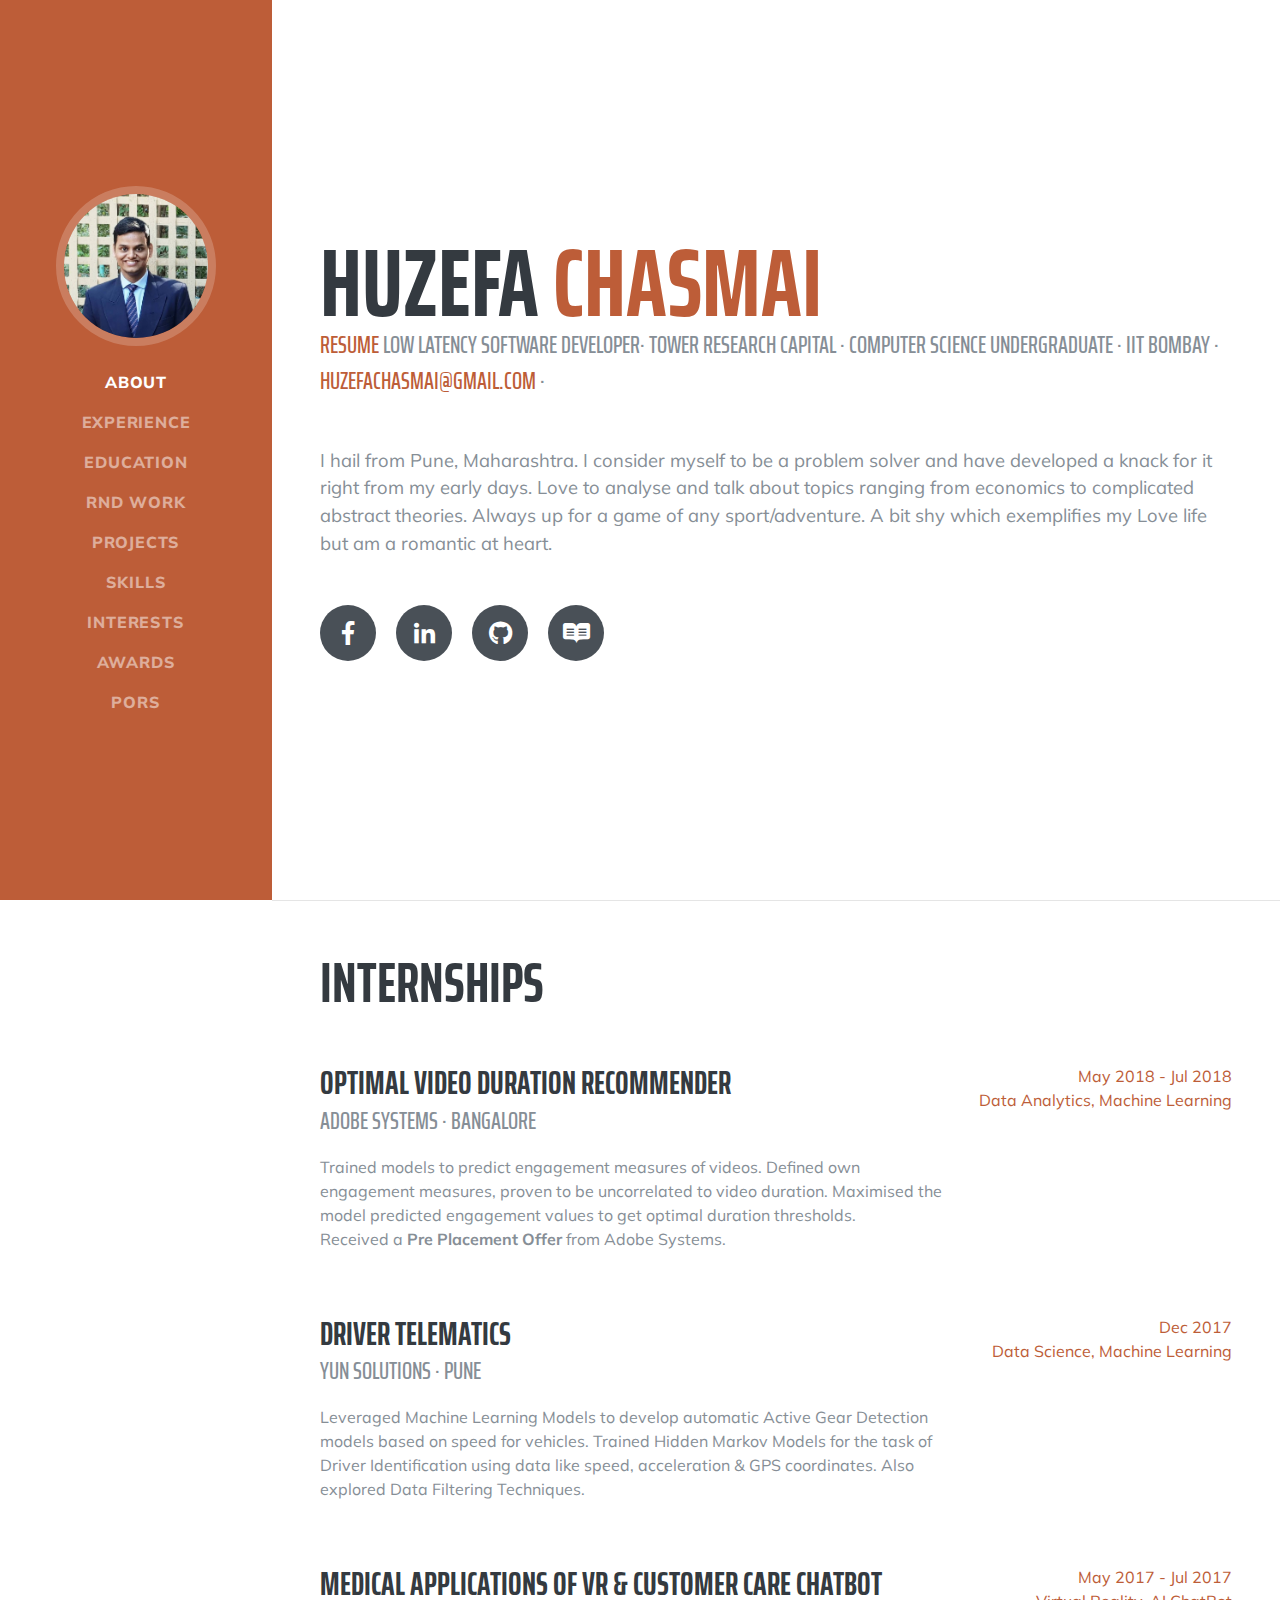
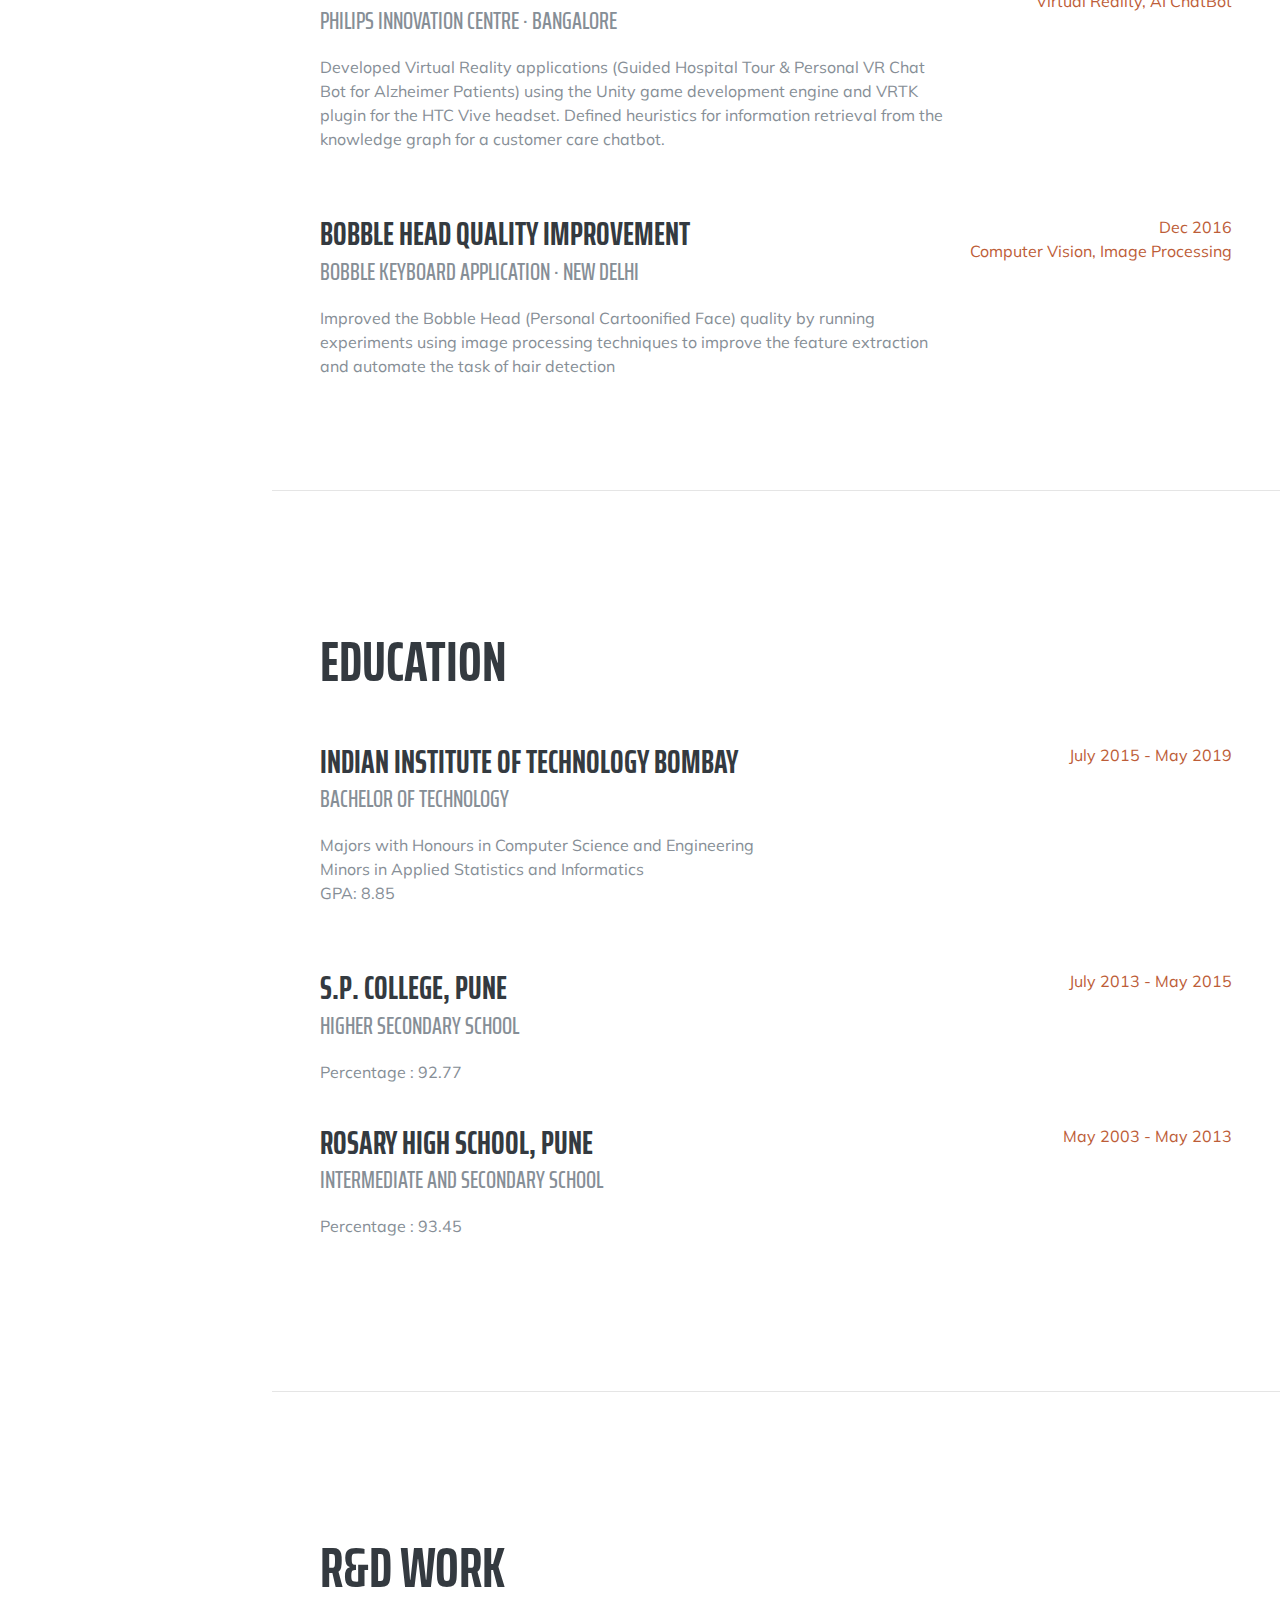
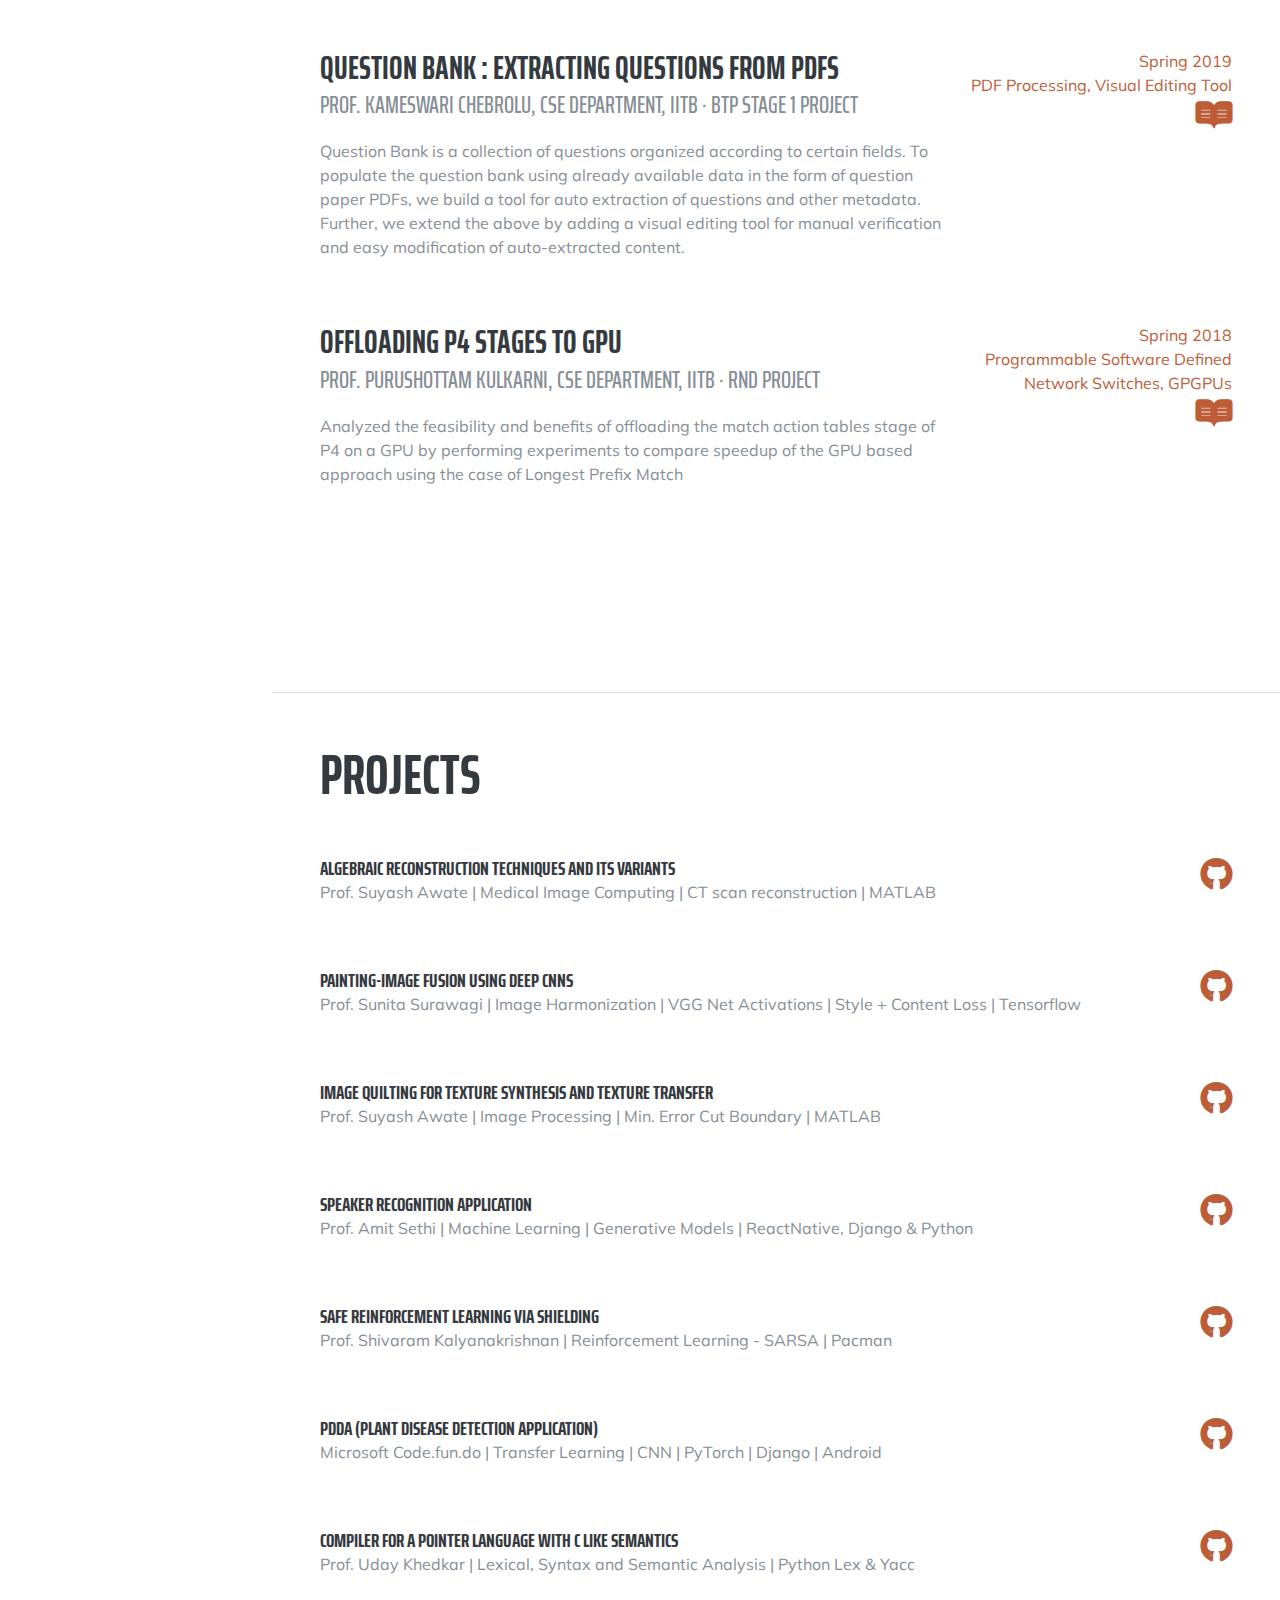
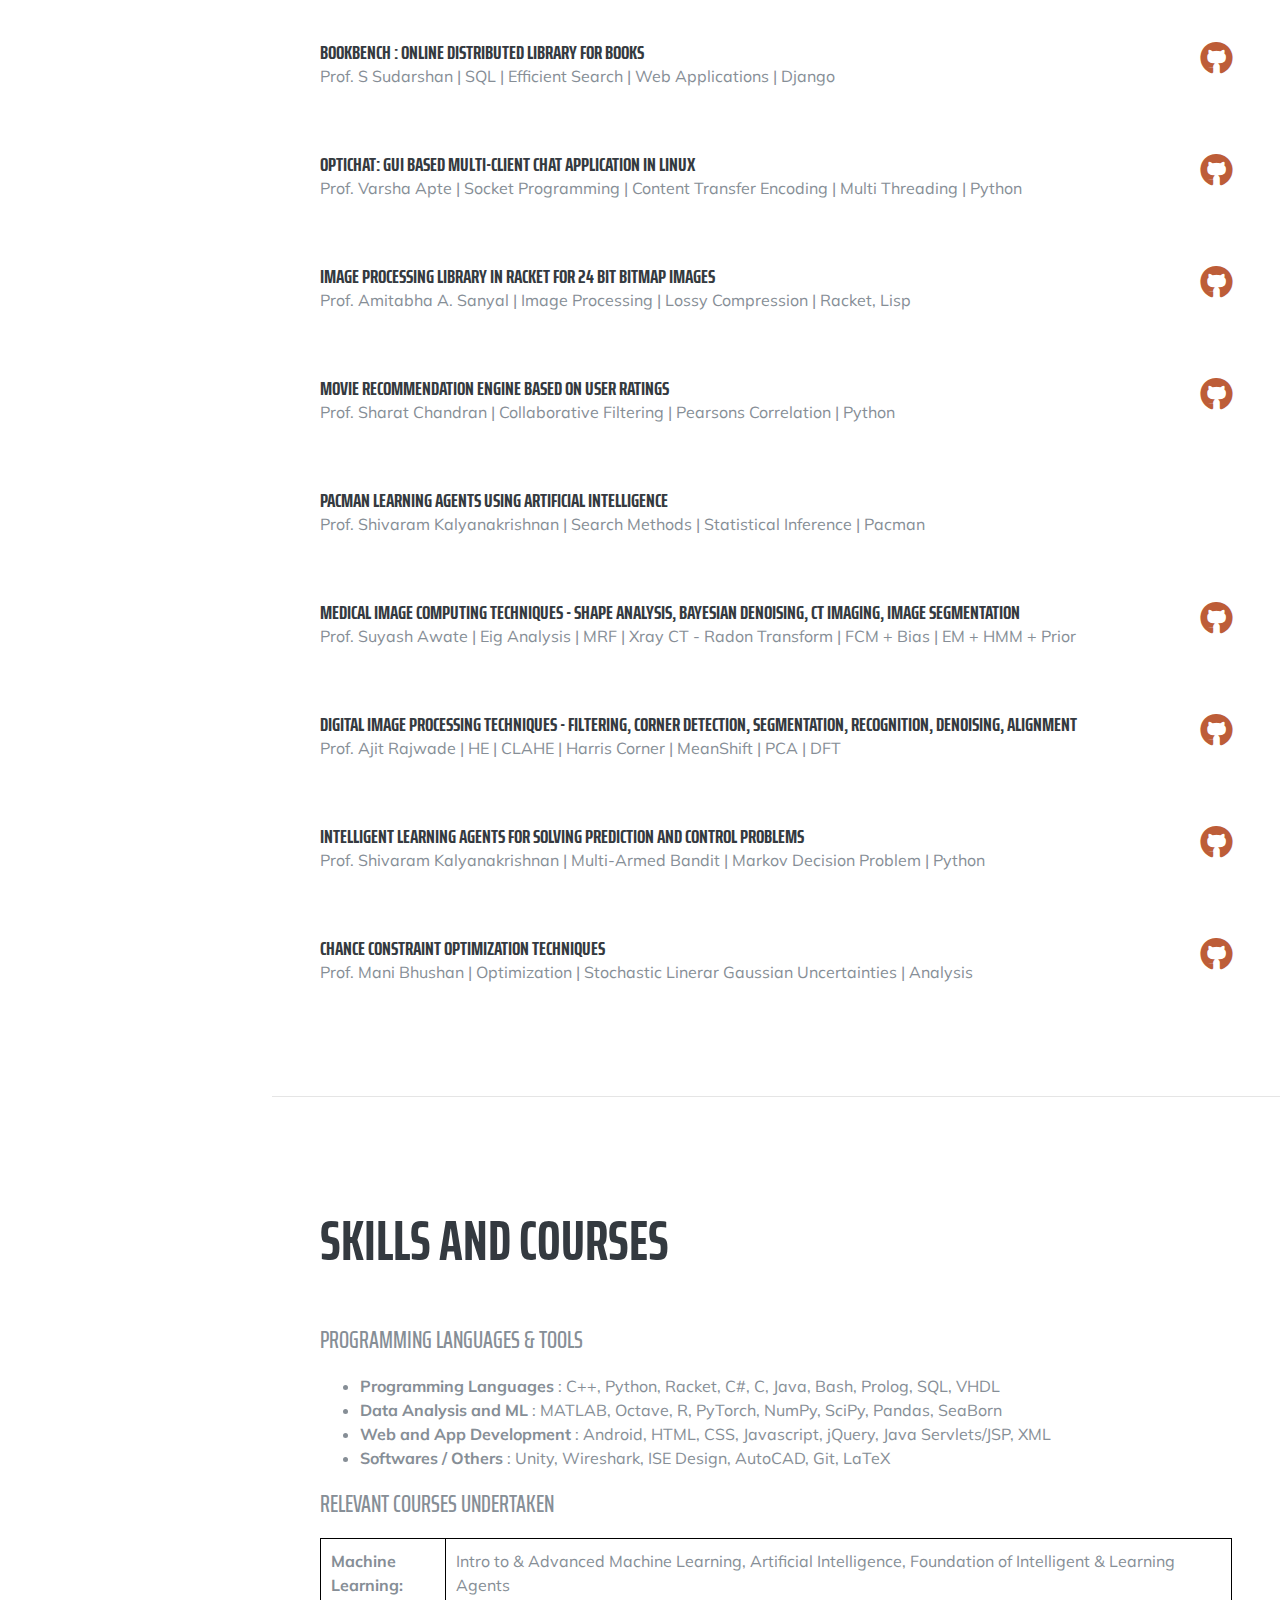
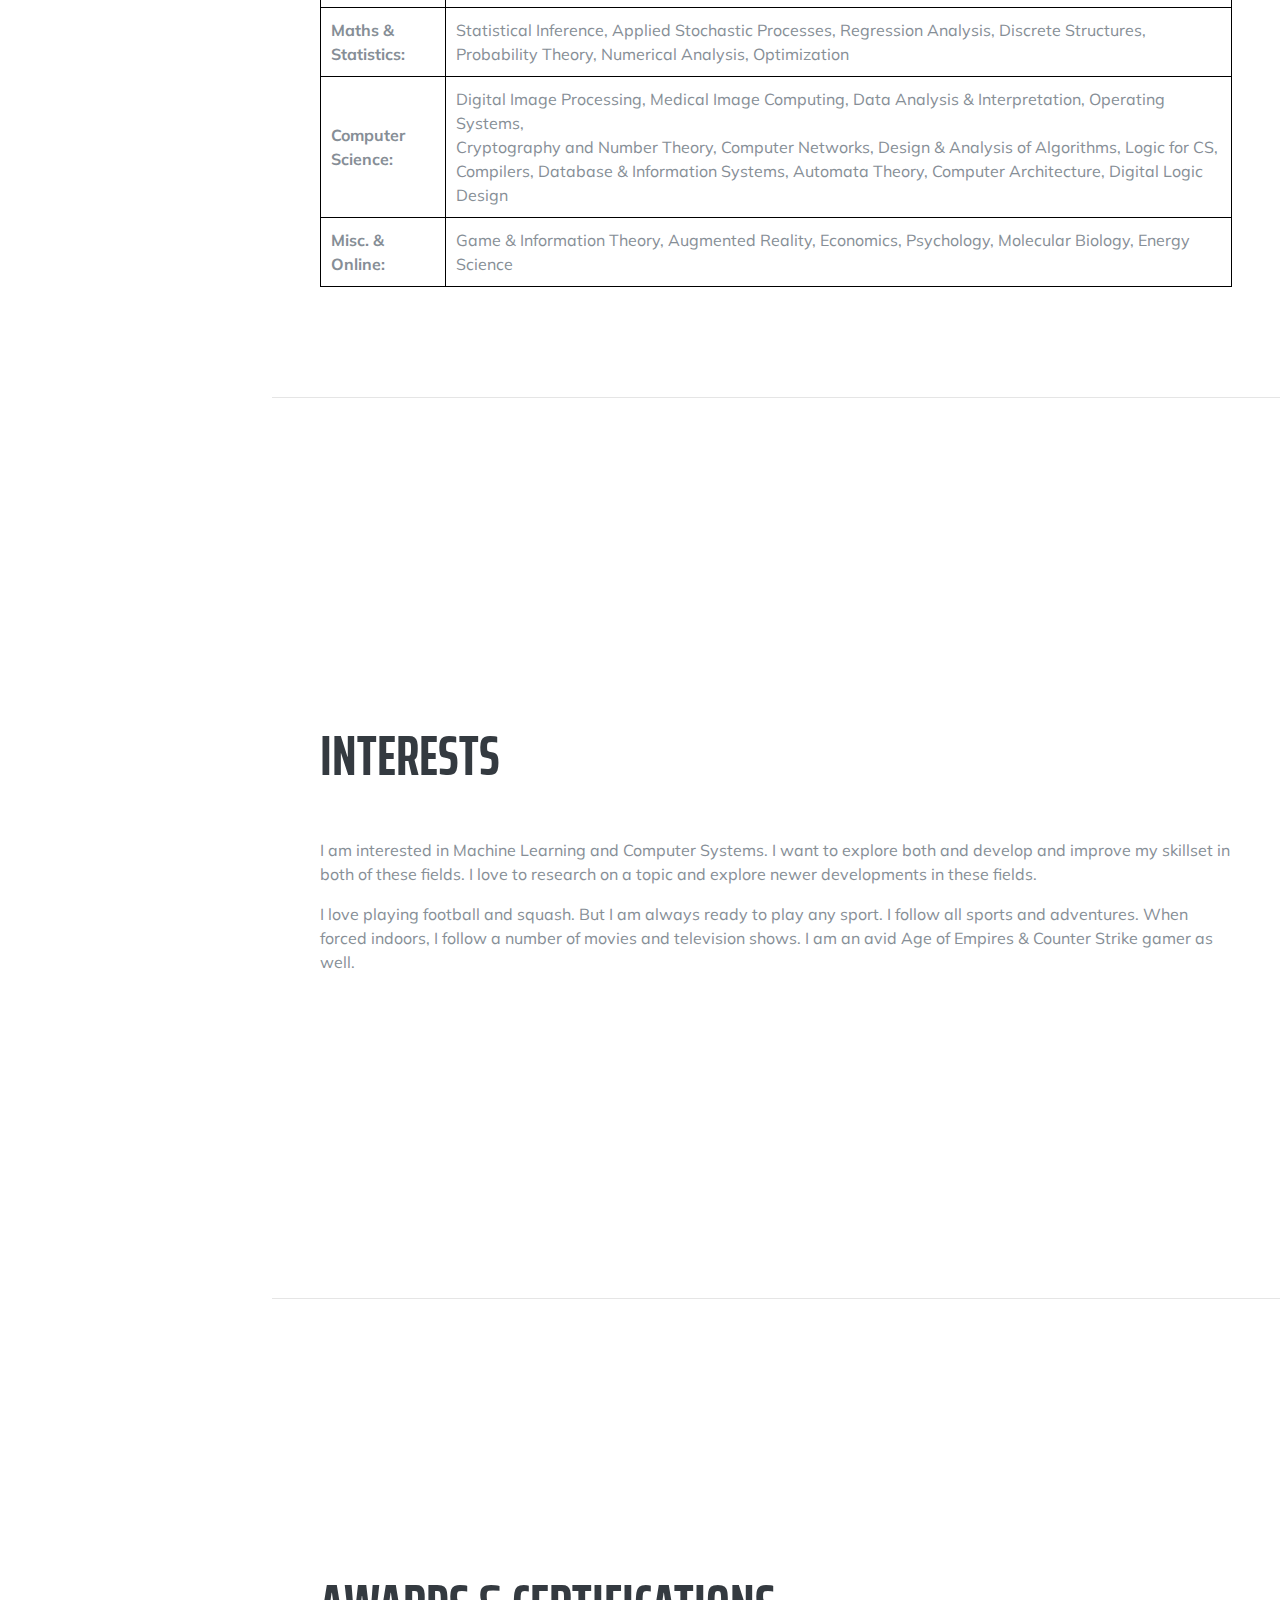
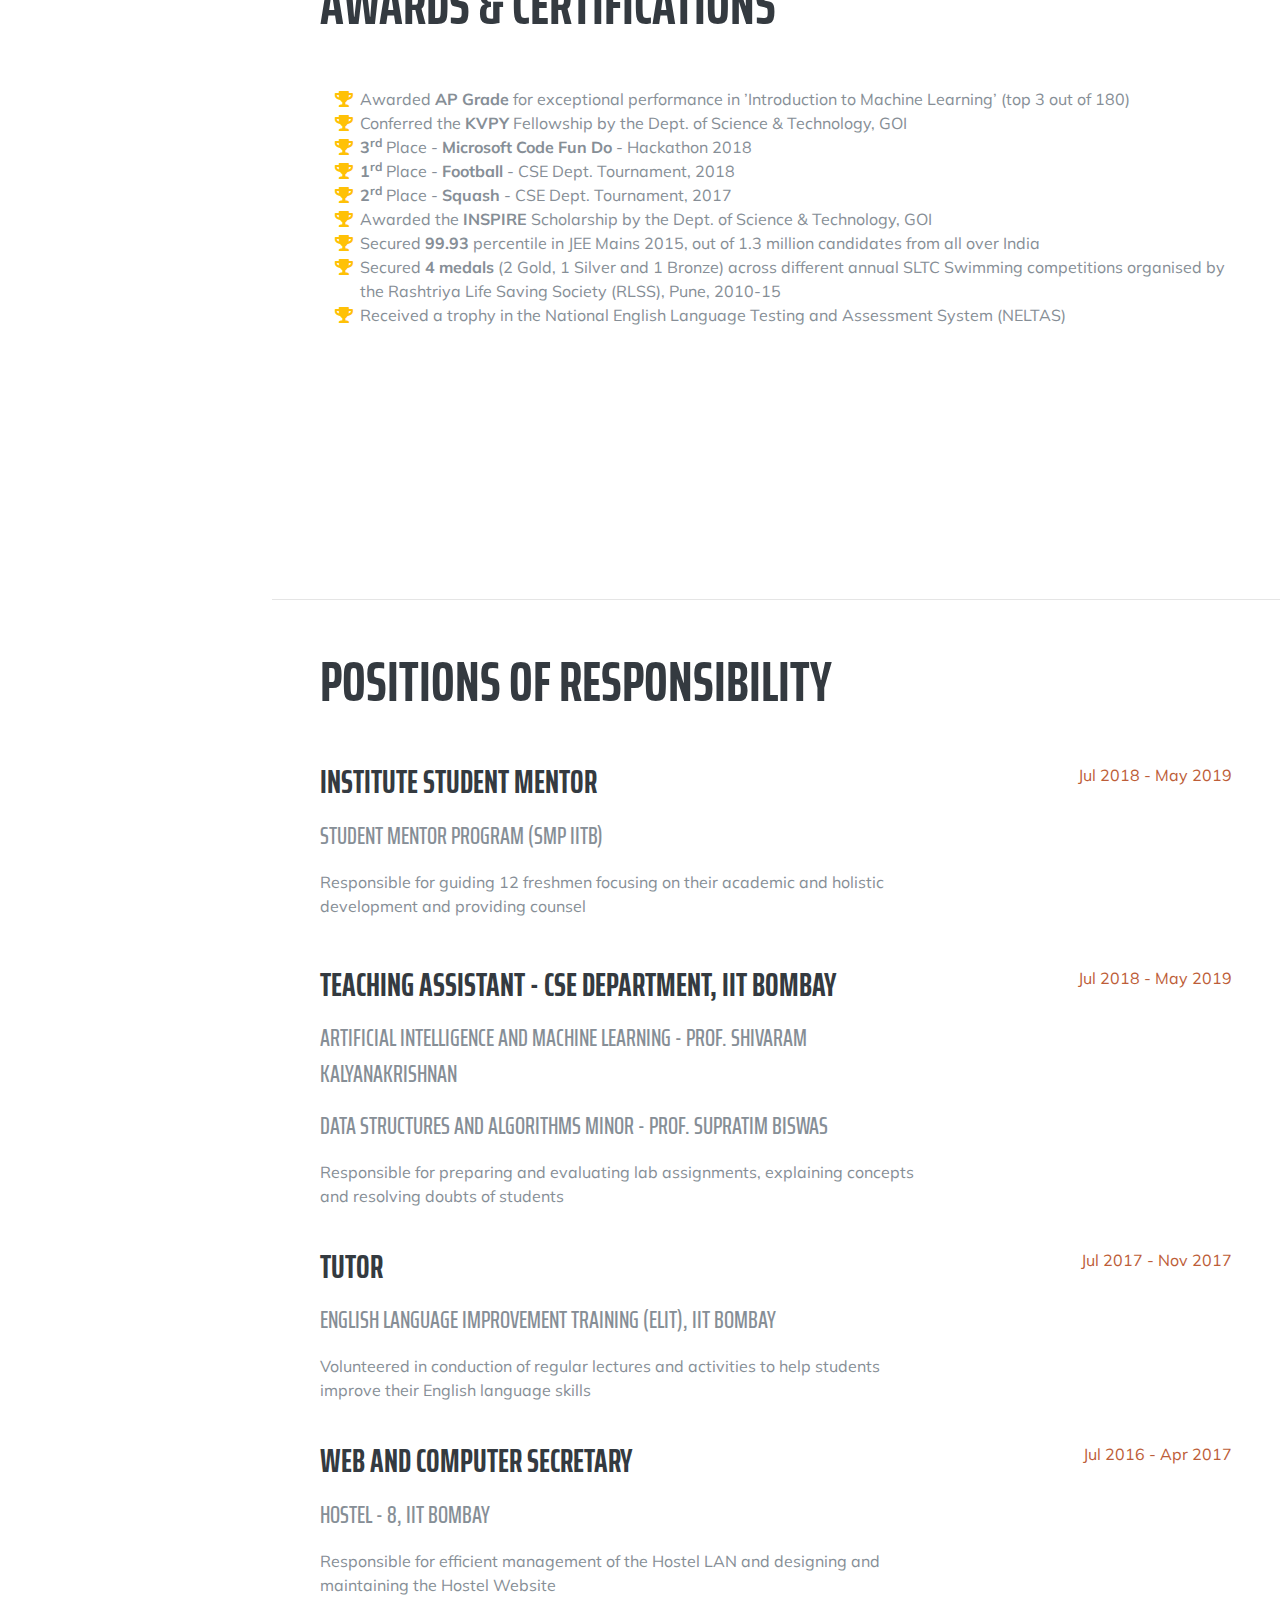
==== commit 6df2a4aa: "Modified ph num and summary" ====
--- a/index.html
+++ b/index.html
@@ -86,9 +86,9 @@
           </h1>
           <div class="subheading mb-5"> 
             <a href="https://www.cse.iitb.ac.in/~chasmai/resume">Resume</a>
+            Low Latency Software Developer· Tower Research Capital · 
             Computer Science Undergraduate · IIT Bombay · 
-            <a href="mailto:name@email.com">chasmai@cse.iitb.ac.in</a> · 
-            (091) 8169-8998-14 ·
+            <a href="mailto:name@email.com">huzefachasmai@gmail.com</a> · 
             
 
           </div>
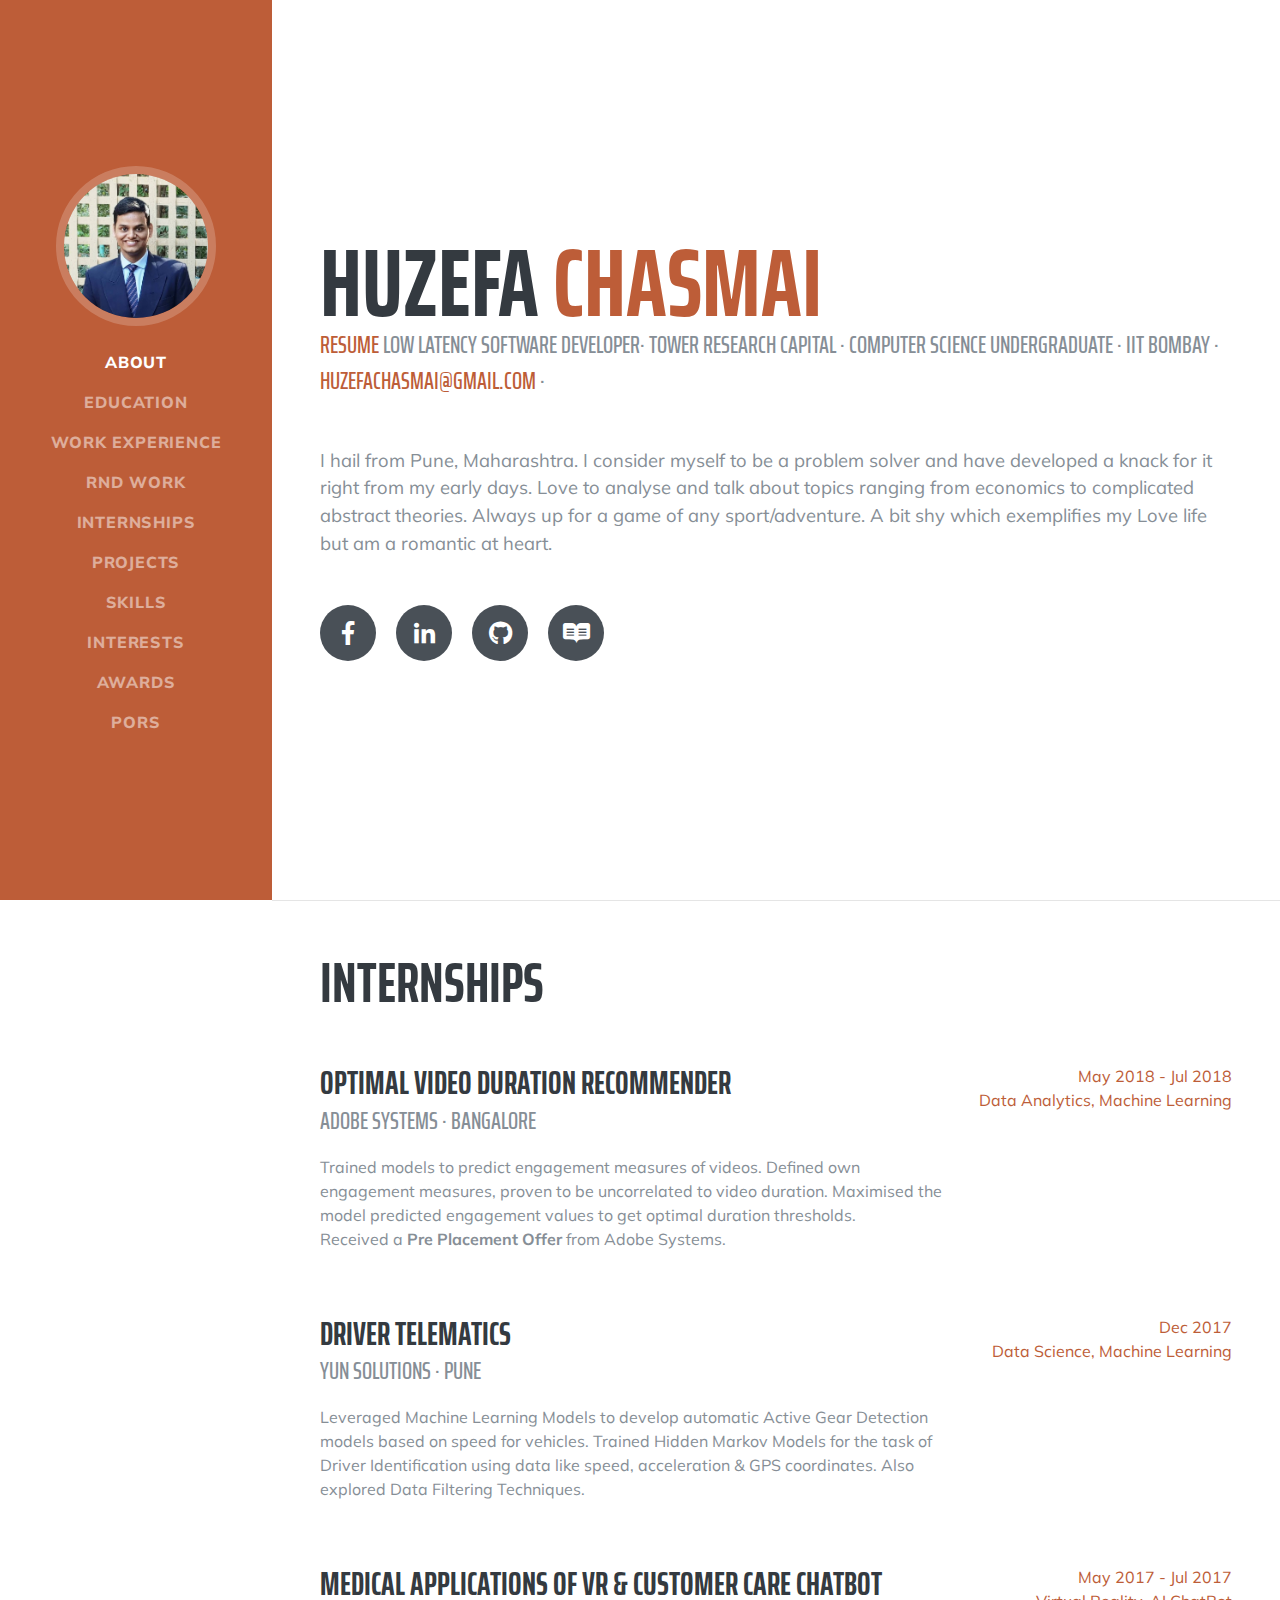
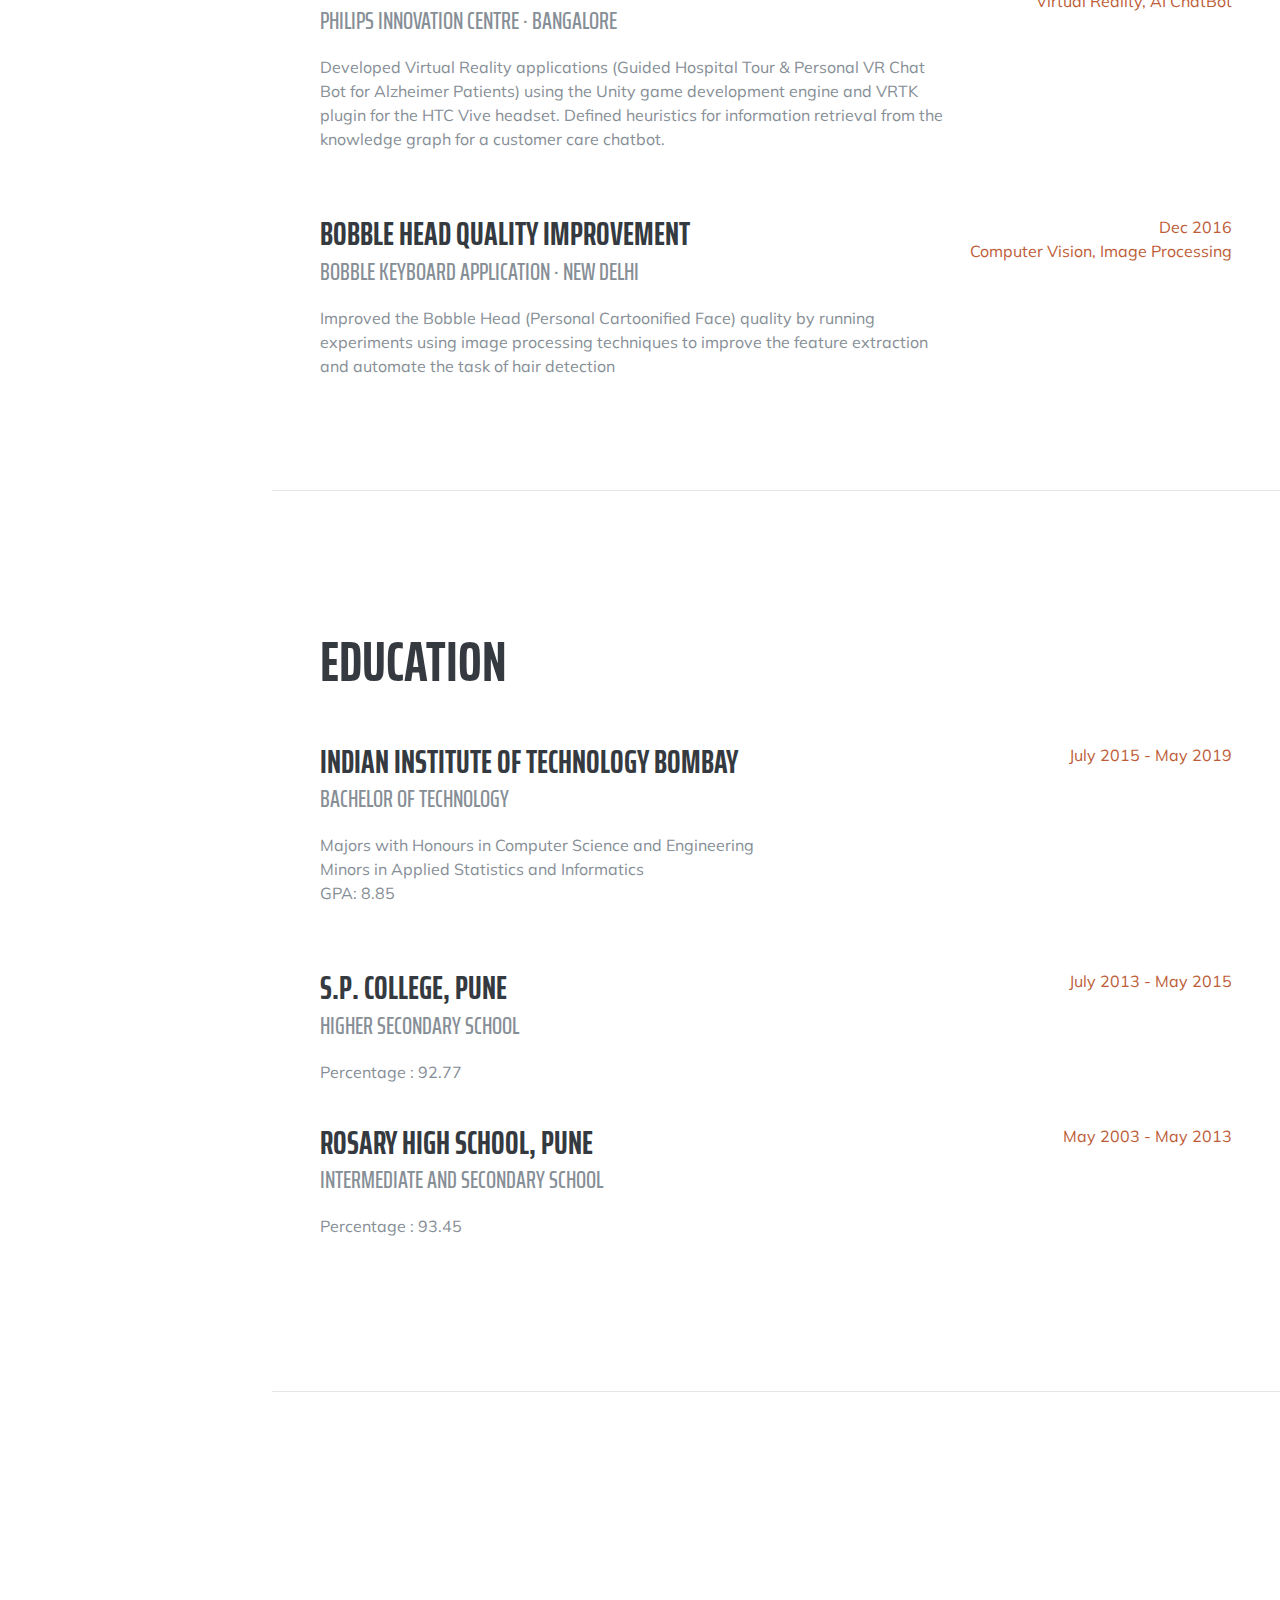
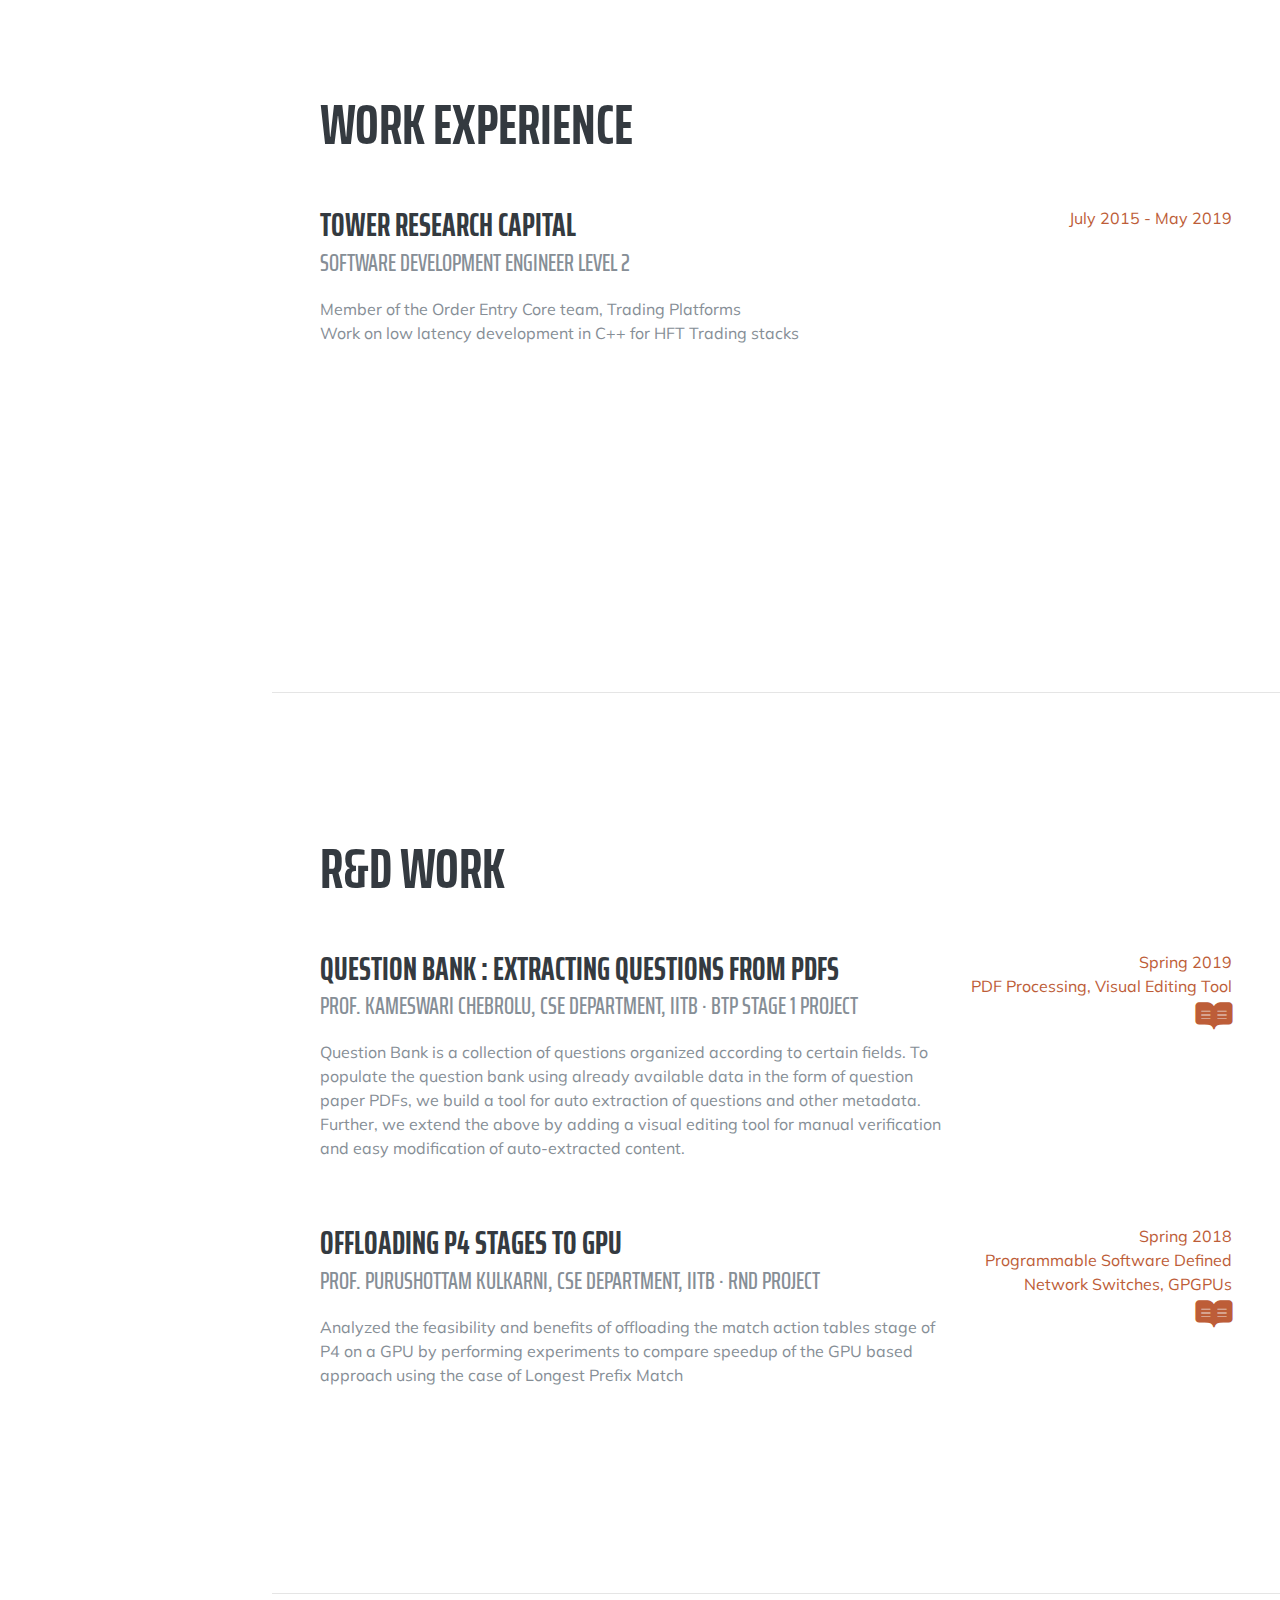
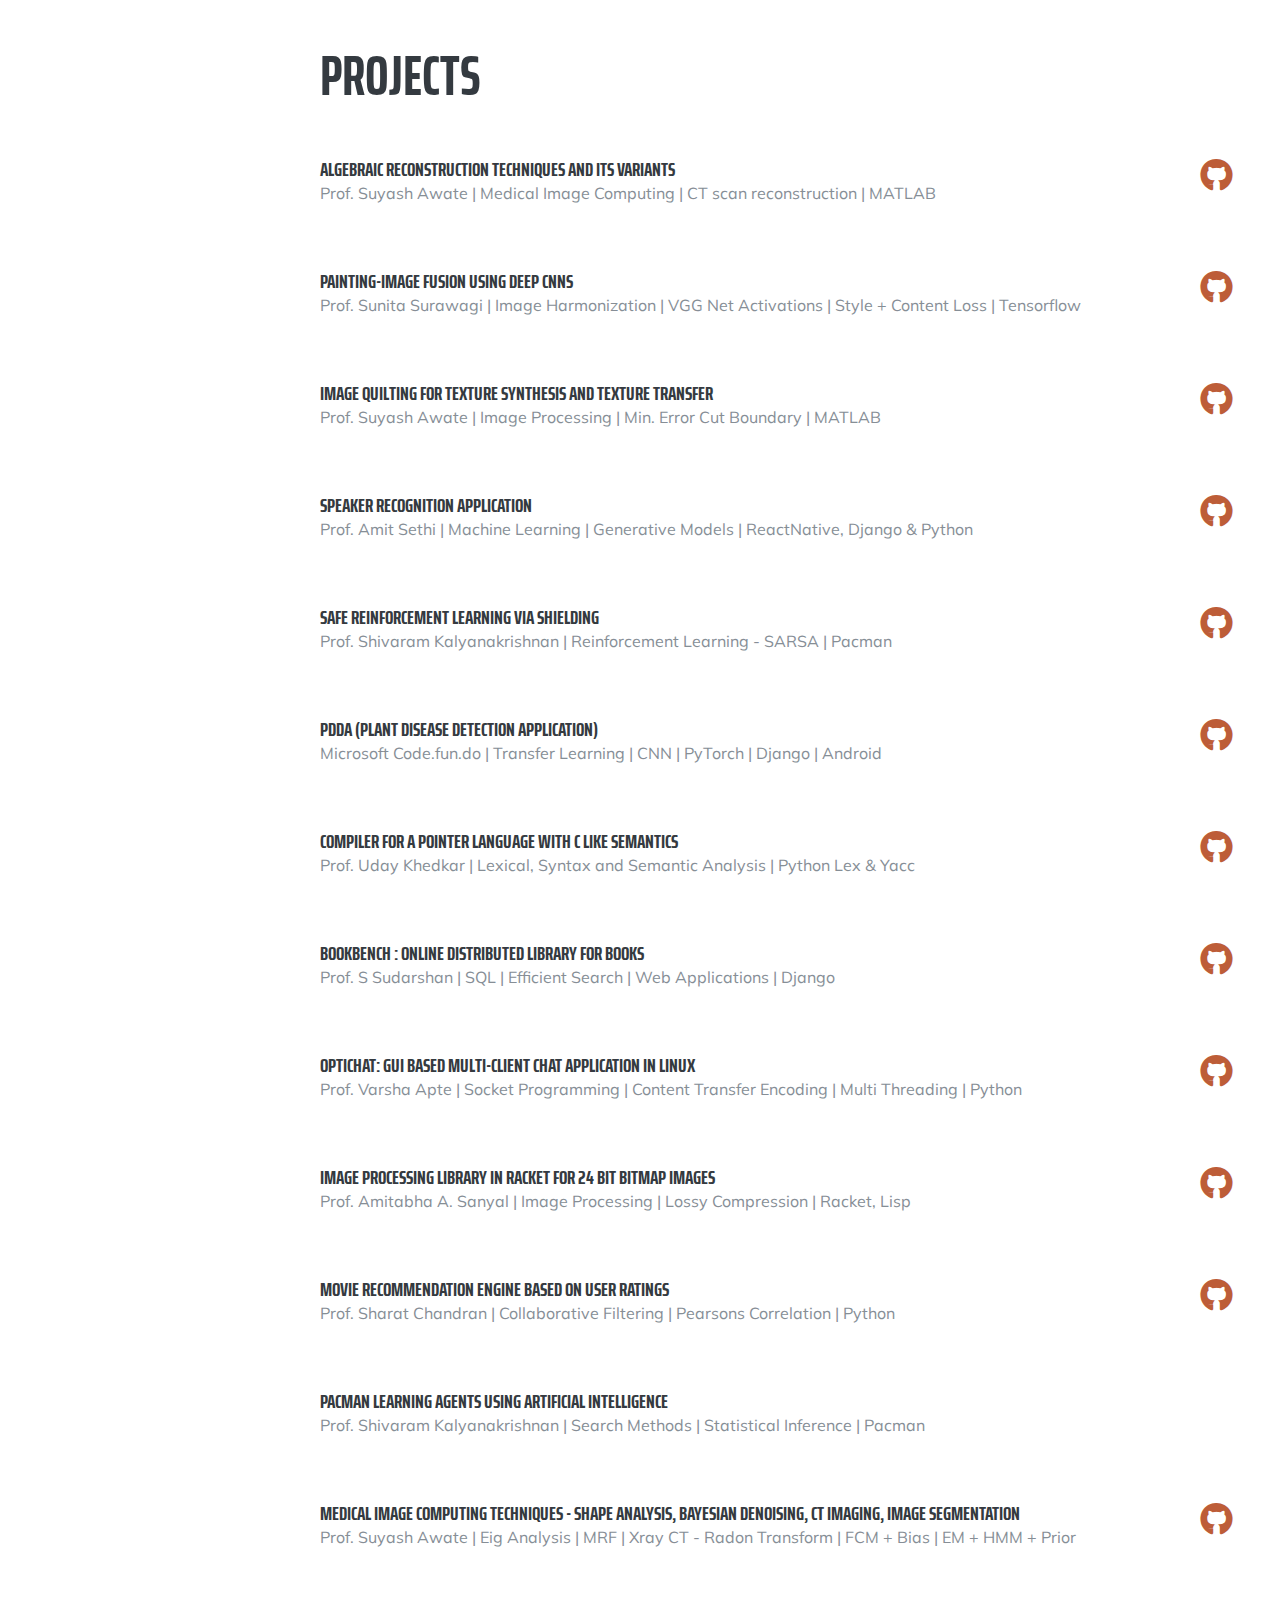
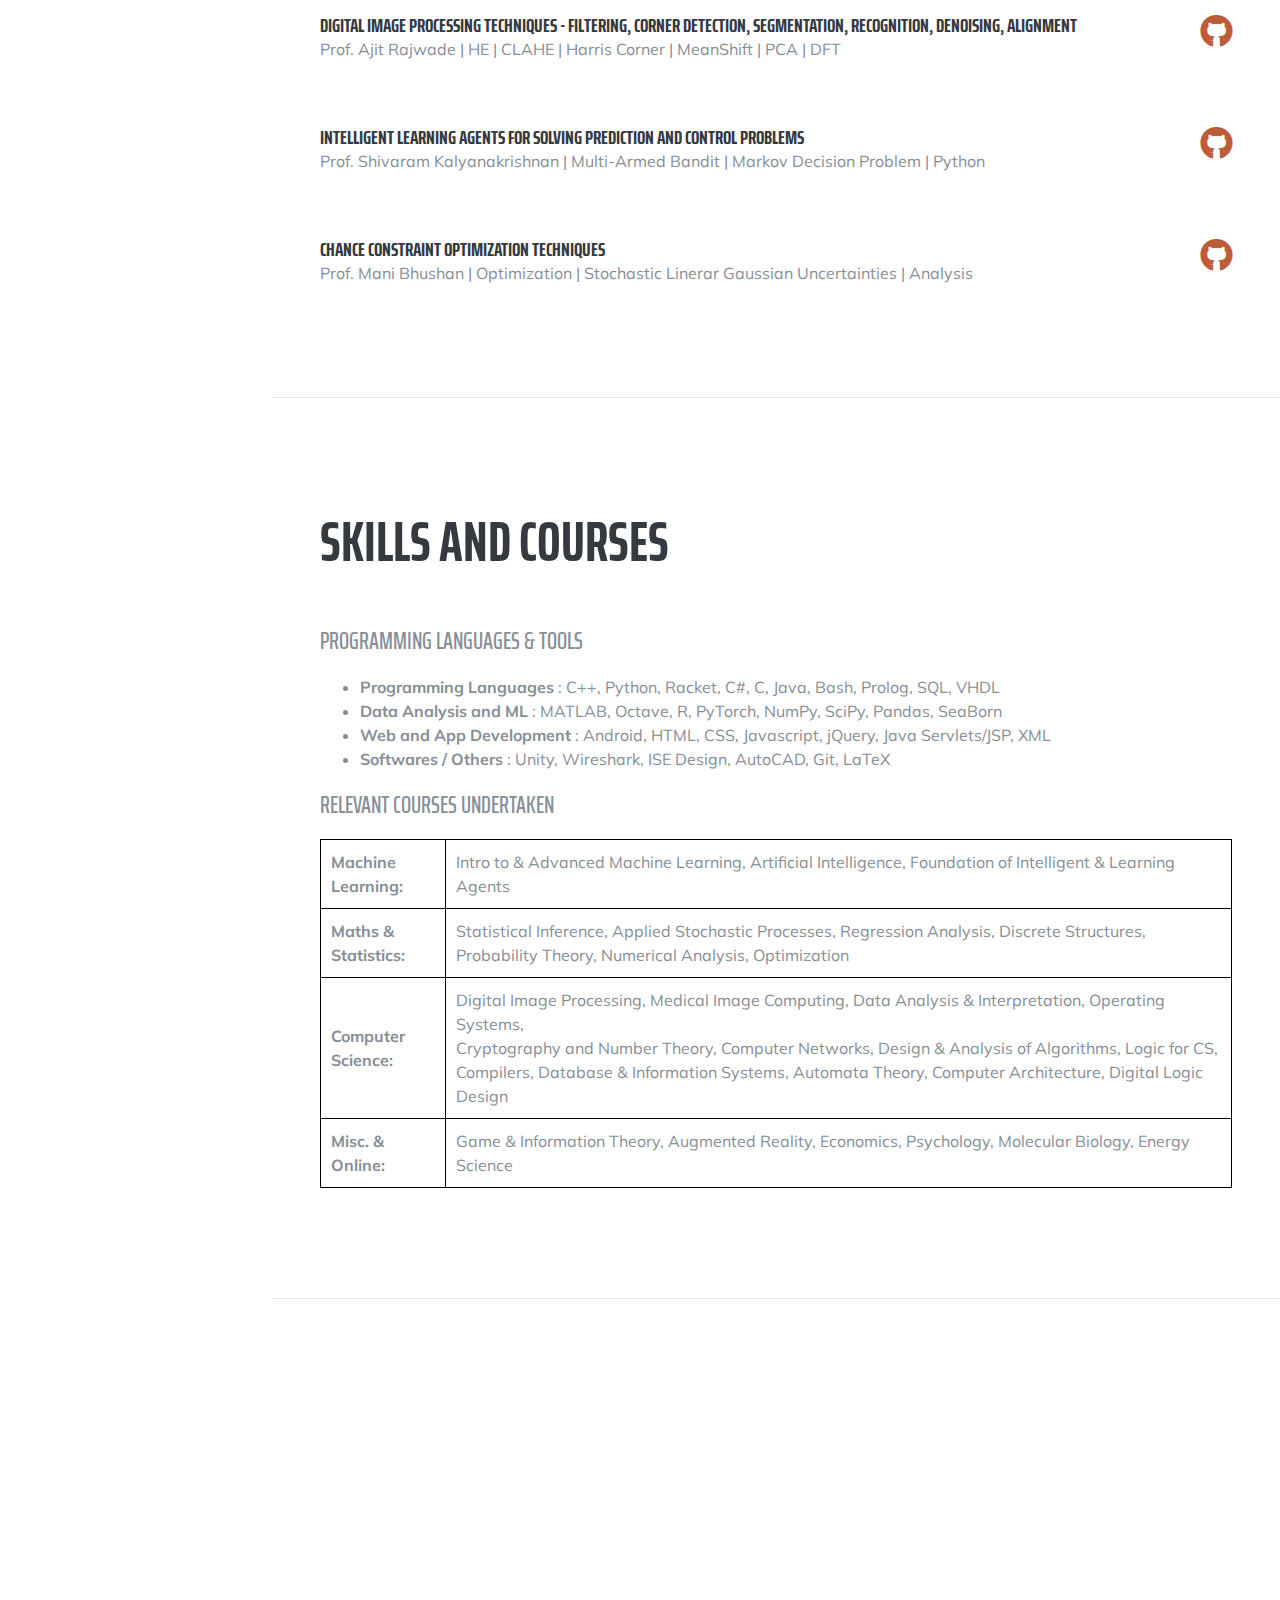
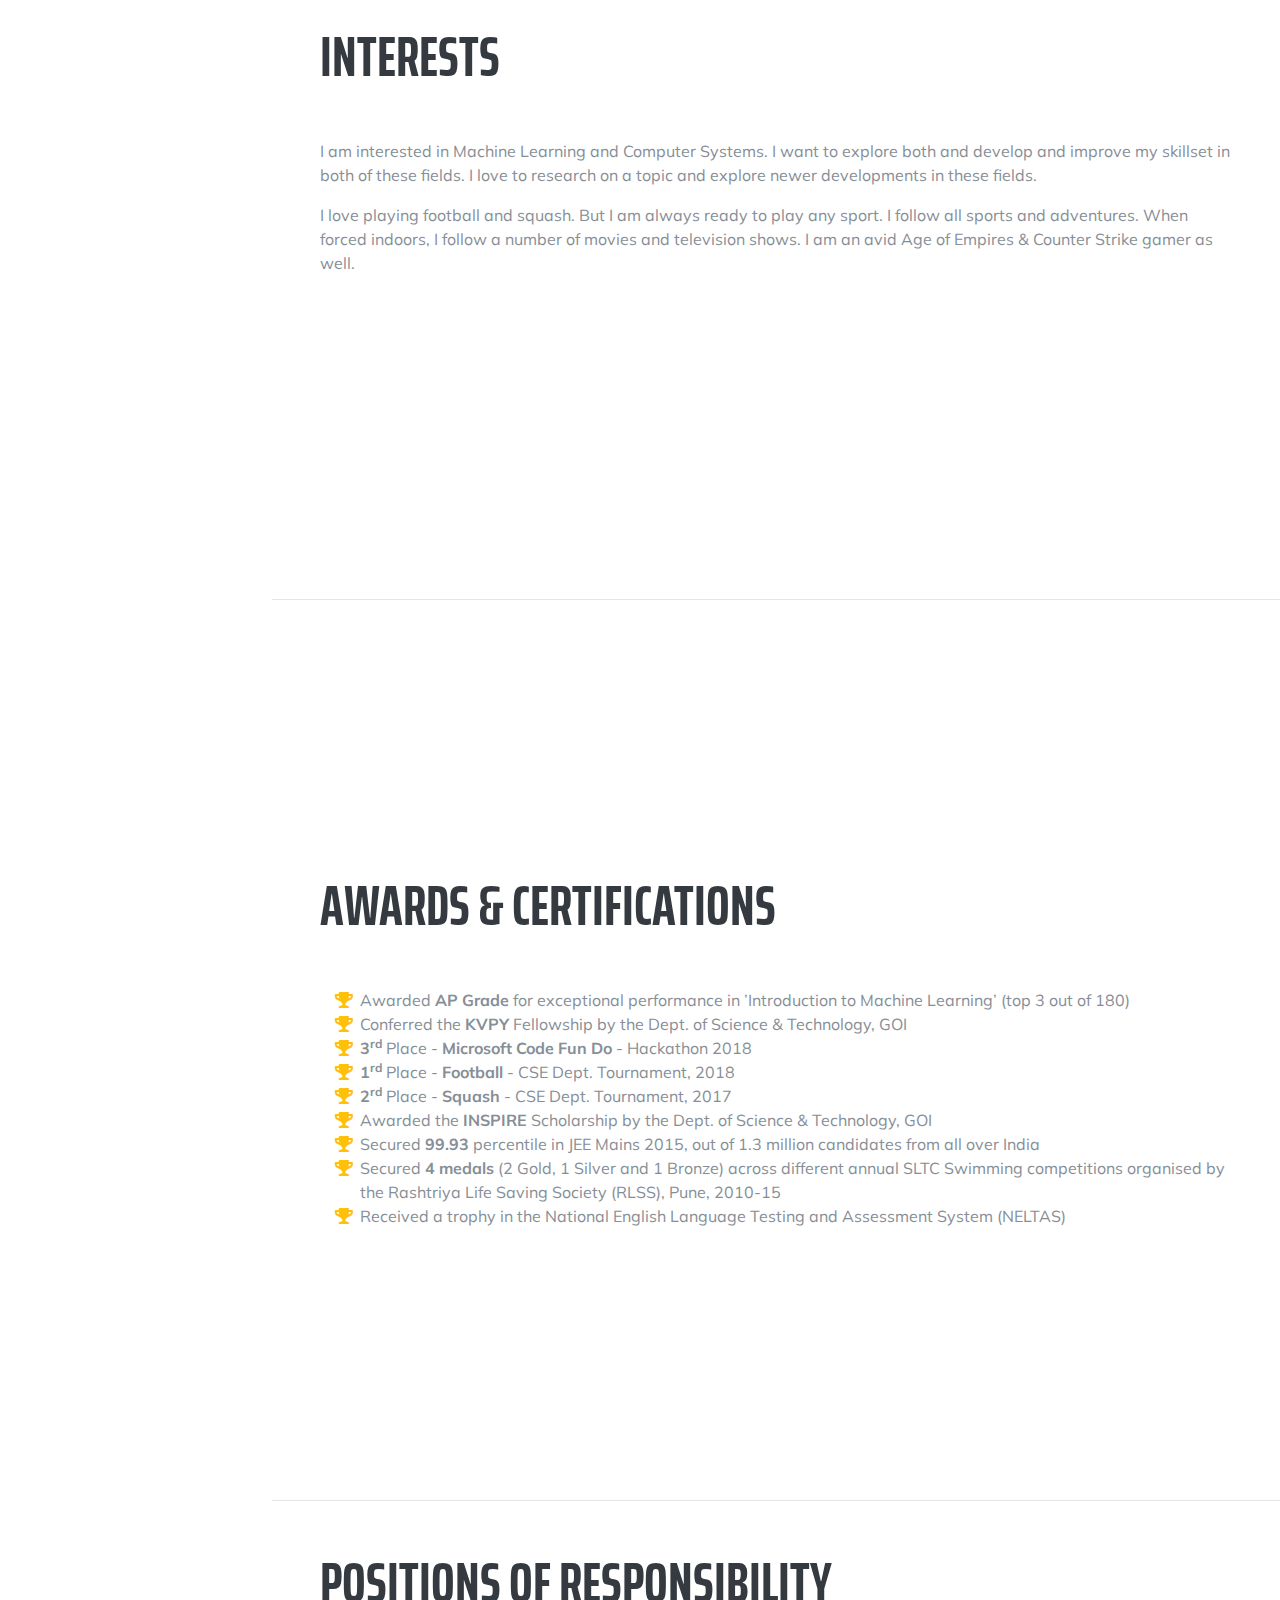
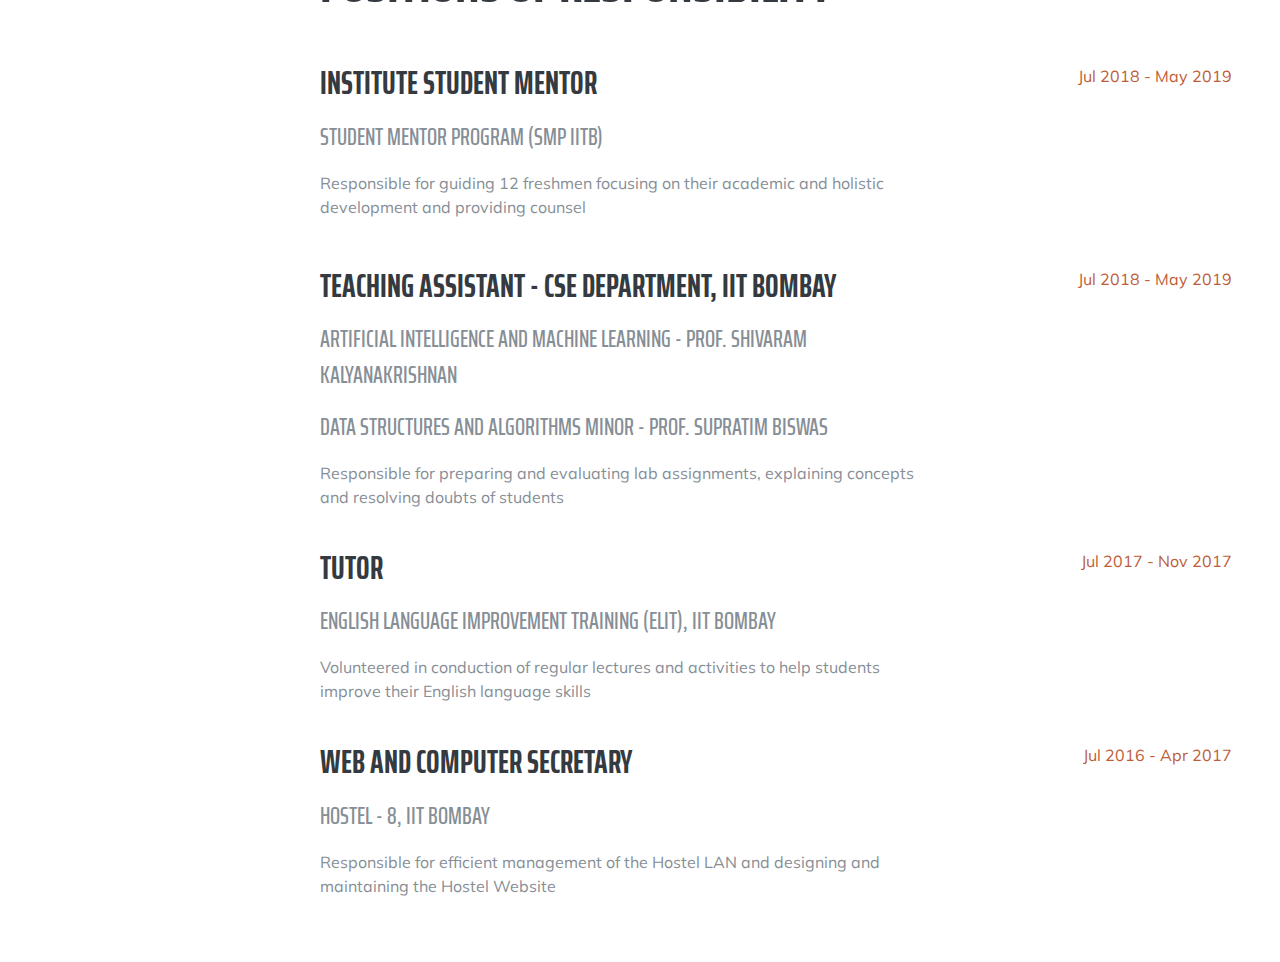
==== commit 608227a3: "Update page to add work experience and reformatting" ====
--- a/index.html
+++ b/index.html
@@ -49,13 +49,16 @@
             <a class="nav-link js-scroll-trigger" href="#about">About</a>
           </li>
           <li class="nav-item">
-            <a class="nav-link js-scroll-trigger" href="#experience">Experience</a>
-          </li>
-          <li class="nav-item">
             <a class="nav-link js-scroll-trigger" href="#education">Education</a>
           </li>
           <li class="nav-item">
+            <a class="nav-link js-scroll-trigger" href="#Work Experience">Work Experience</a>
+          </li>
+          <li class="nav-item">
             <a class="nav-link js-scroll-trigger" href="#rnds">RnD Work</a>
+          </li>
+          <li class="nav-item">
+            <a class="nav-link js-scroll-trigger" href="#internships">Internships</a>
           </li>
           <li class="nav-item">
             <a class="nav-link js-scroll-trigger" href="#projects">Projects</a>
@@ -112,7 +115,7 @@
 
       <hr class="m-0">
 
-      <section class="resume-section p-3 p-lg-5 d-flex flex-column" id="experience">
+      <section class="resume-section p-3 p-lg-5 d-flex flex-column" id="internships">
         <div class="my-auto">
           <h2 class="mb-5">Internships</h2>
 
@@ -179,7 +182,7 @@
       </section>
 
       <hr class="m-0">
-
+	    
       <section class="resume-section p-3 p-lg-5 d-flex flex-column" id="education">
         <div class="my-auto">
           <h2 class="mb-5">Education</h2>
@@ -220,6 +223,25 @@
             </div>
           </div>
 
+        </div>
+      </section>
+
+      <hr class="m-0">
+      <section class="resume-section p-3 p-lg-5 d-flex flex-column" id="education">
+        <div class="my-auto">
+          <h2 class="mb-5">Work Experience</h2>
+
+          <div class="resume-item d-flex flex-column flex-md-row mb-5">
+            <div class="resume-content mr-auto">
+              <h3 class="mb-0">Tower Research Capital</h3>
+              <div class="subheading mb-3">Software Development Engineer Level 2</div>
+              <div>Member of the Order Entry Core team, Trading Platforms</div>
+              <div>Work on low latency development in C++ for HFT Trading stacks</div>
+            </div>
+            <div class="resume-date text-md-right">
+              <span class="text-primary">July 2015 - May 2019</span>
+            </div>
+          </div>
         </div>
       </section>
 
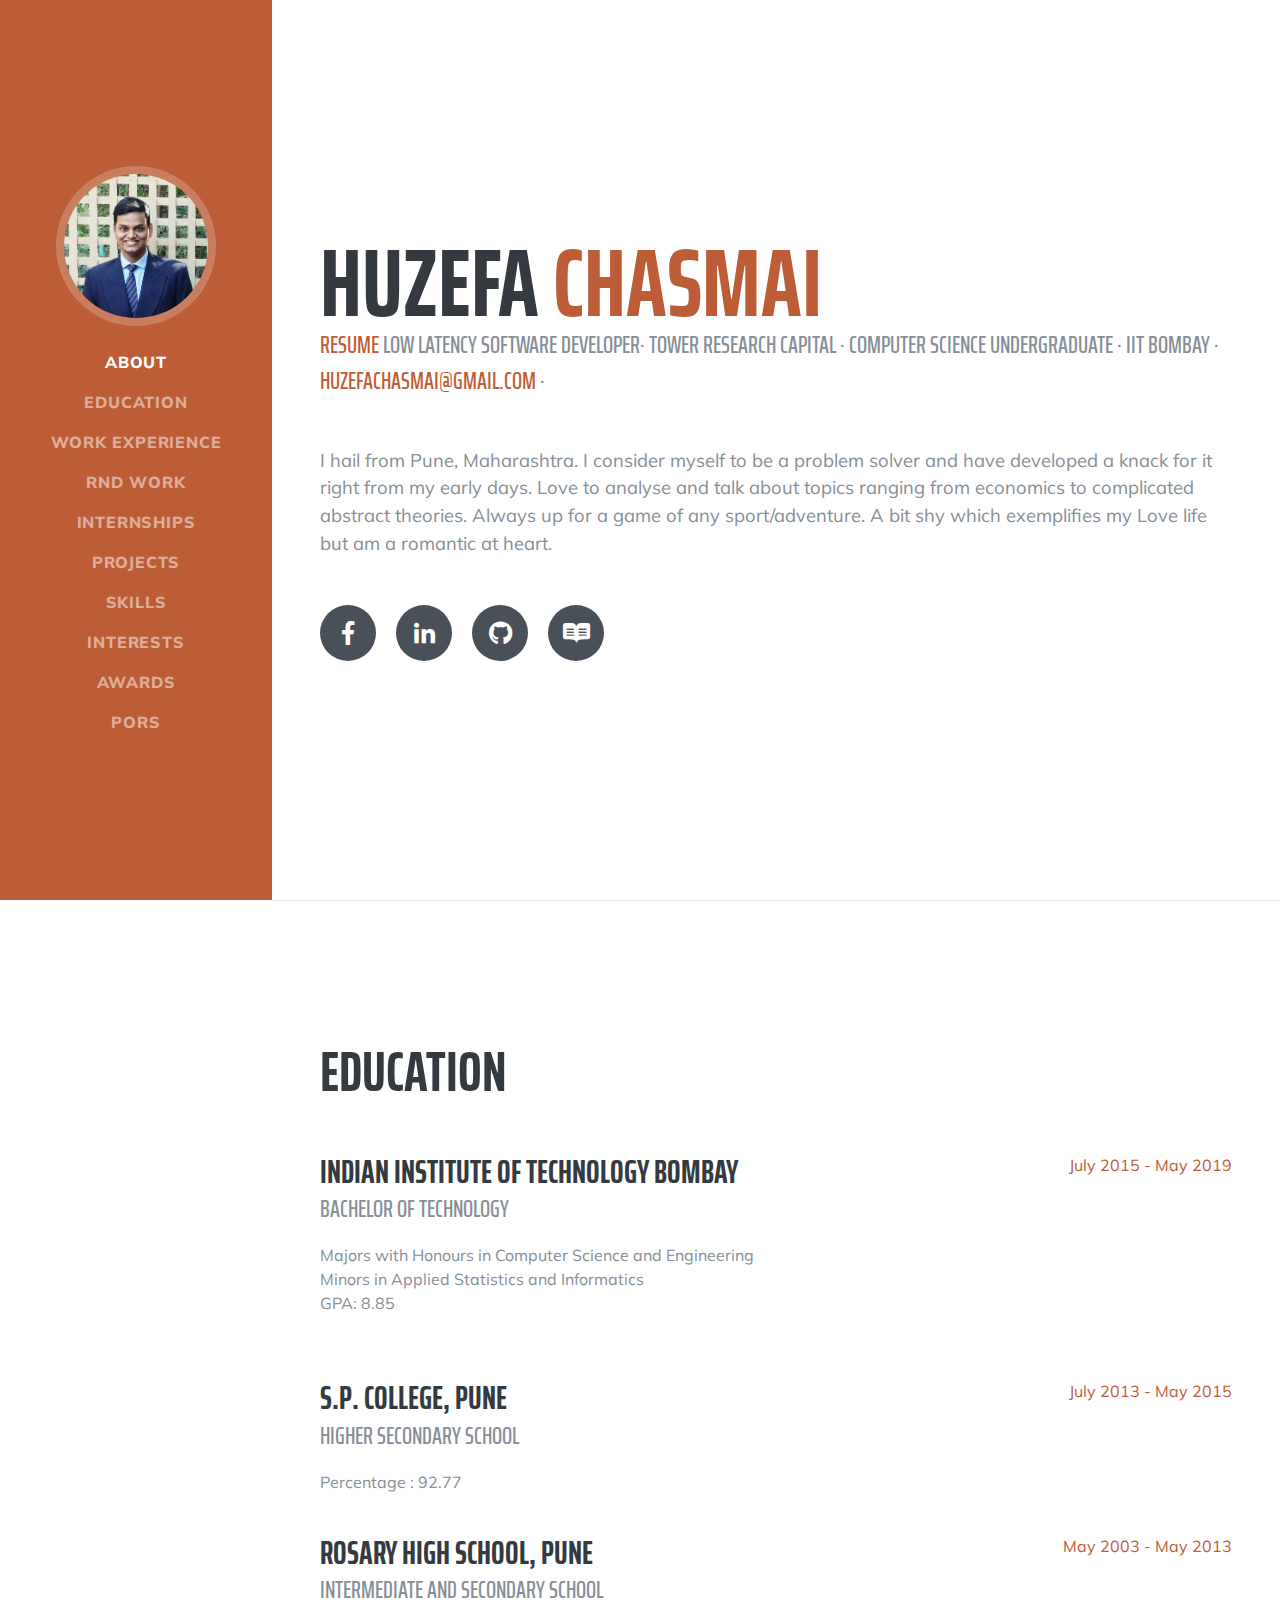
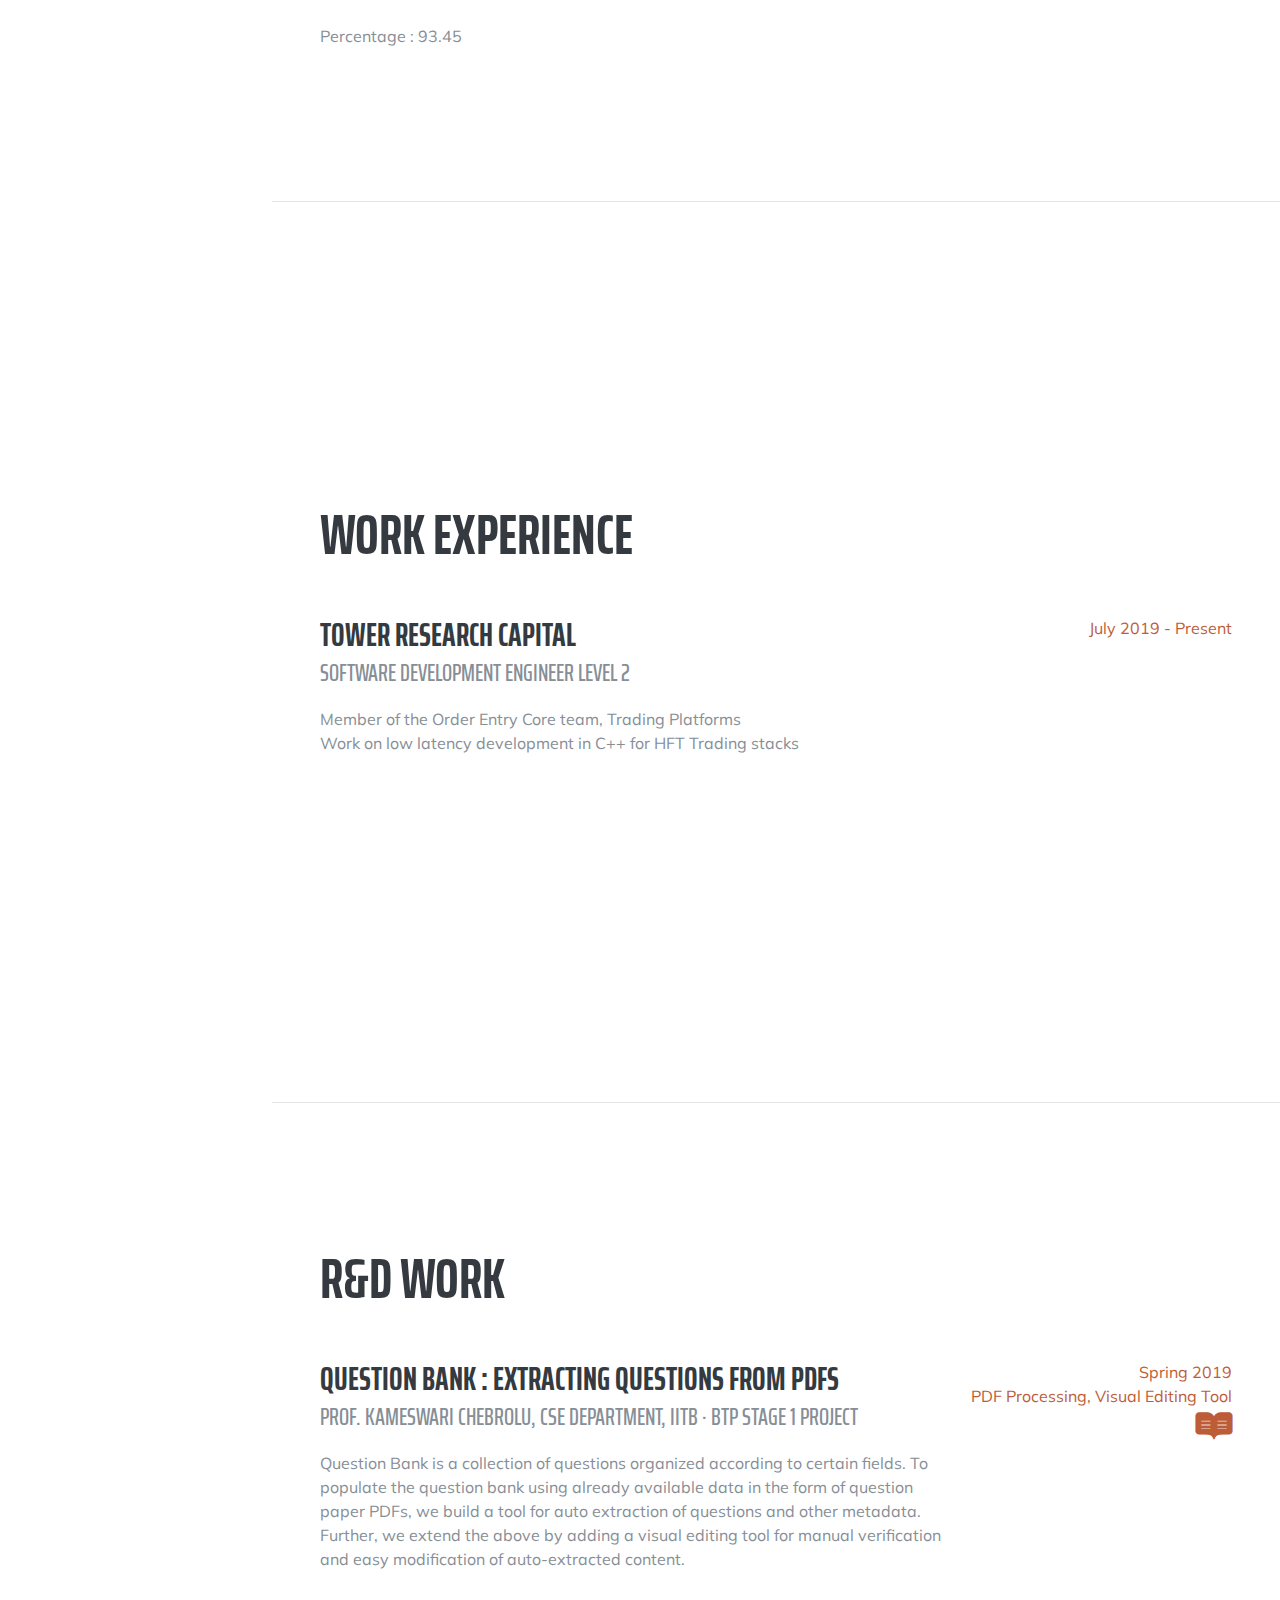
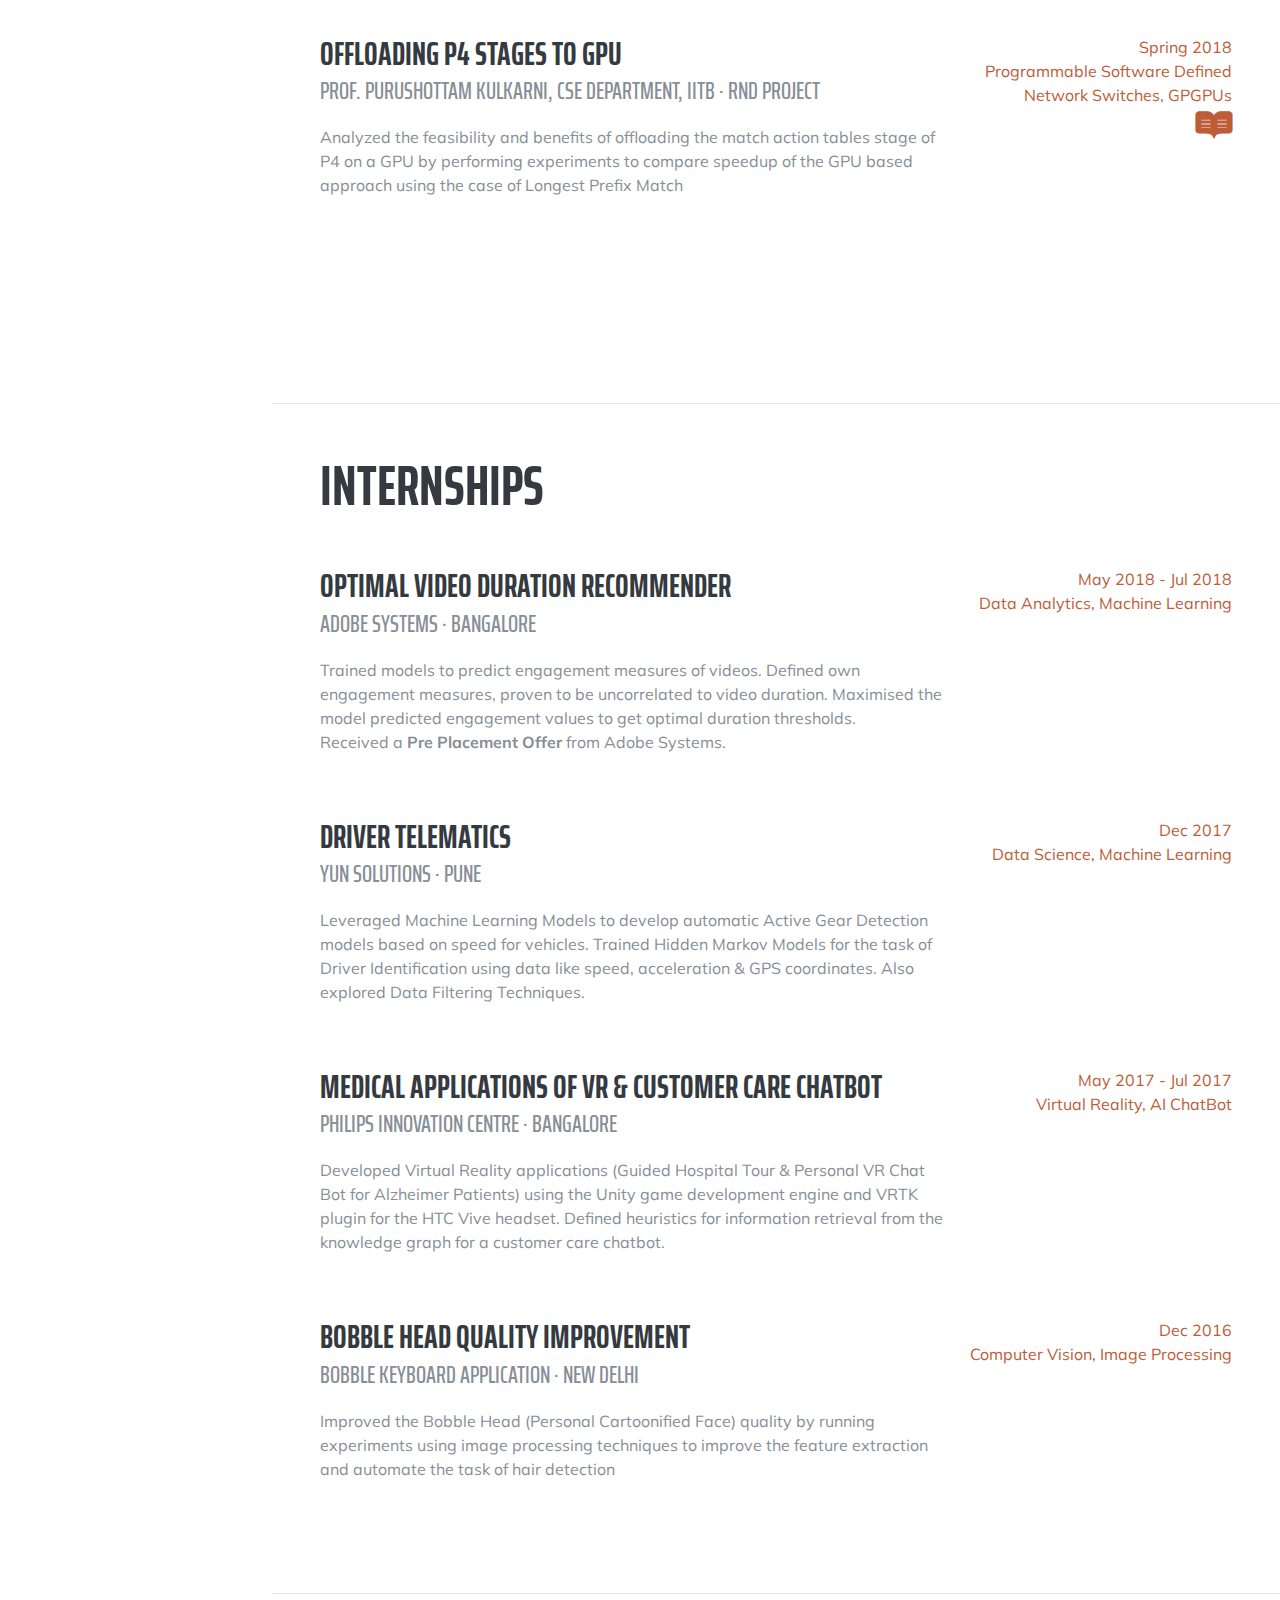
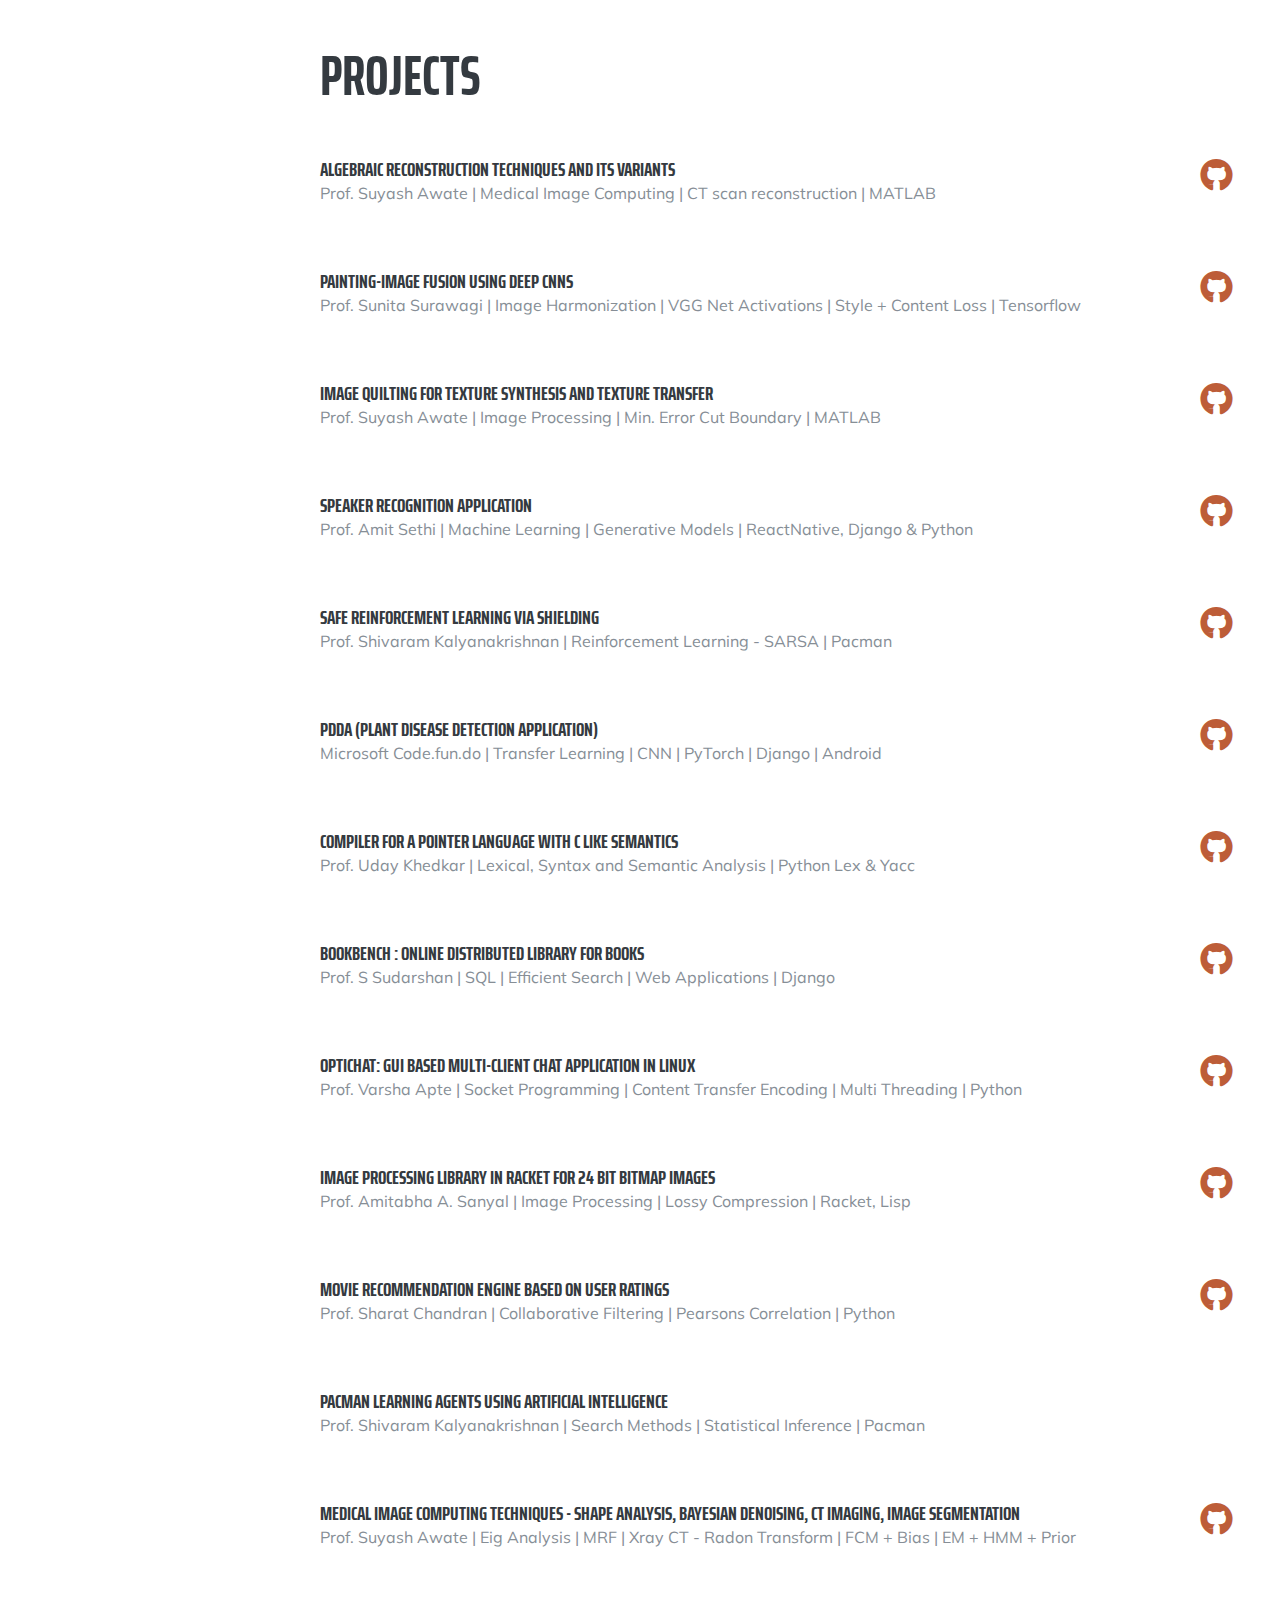
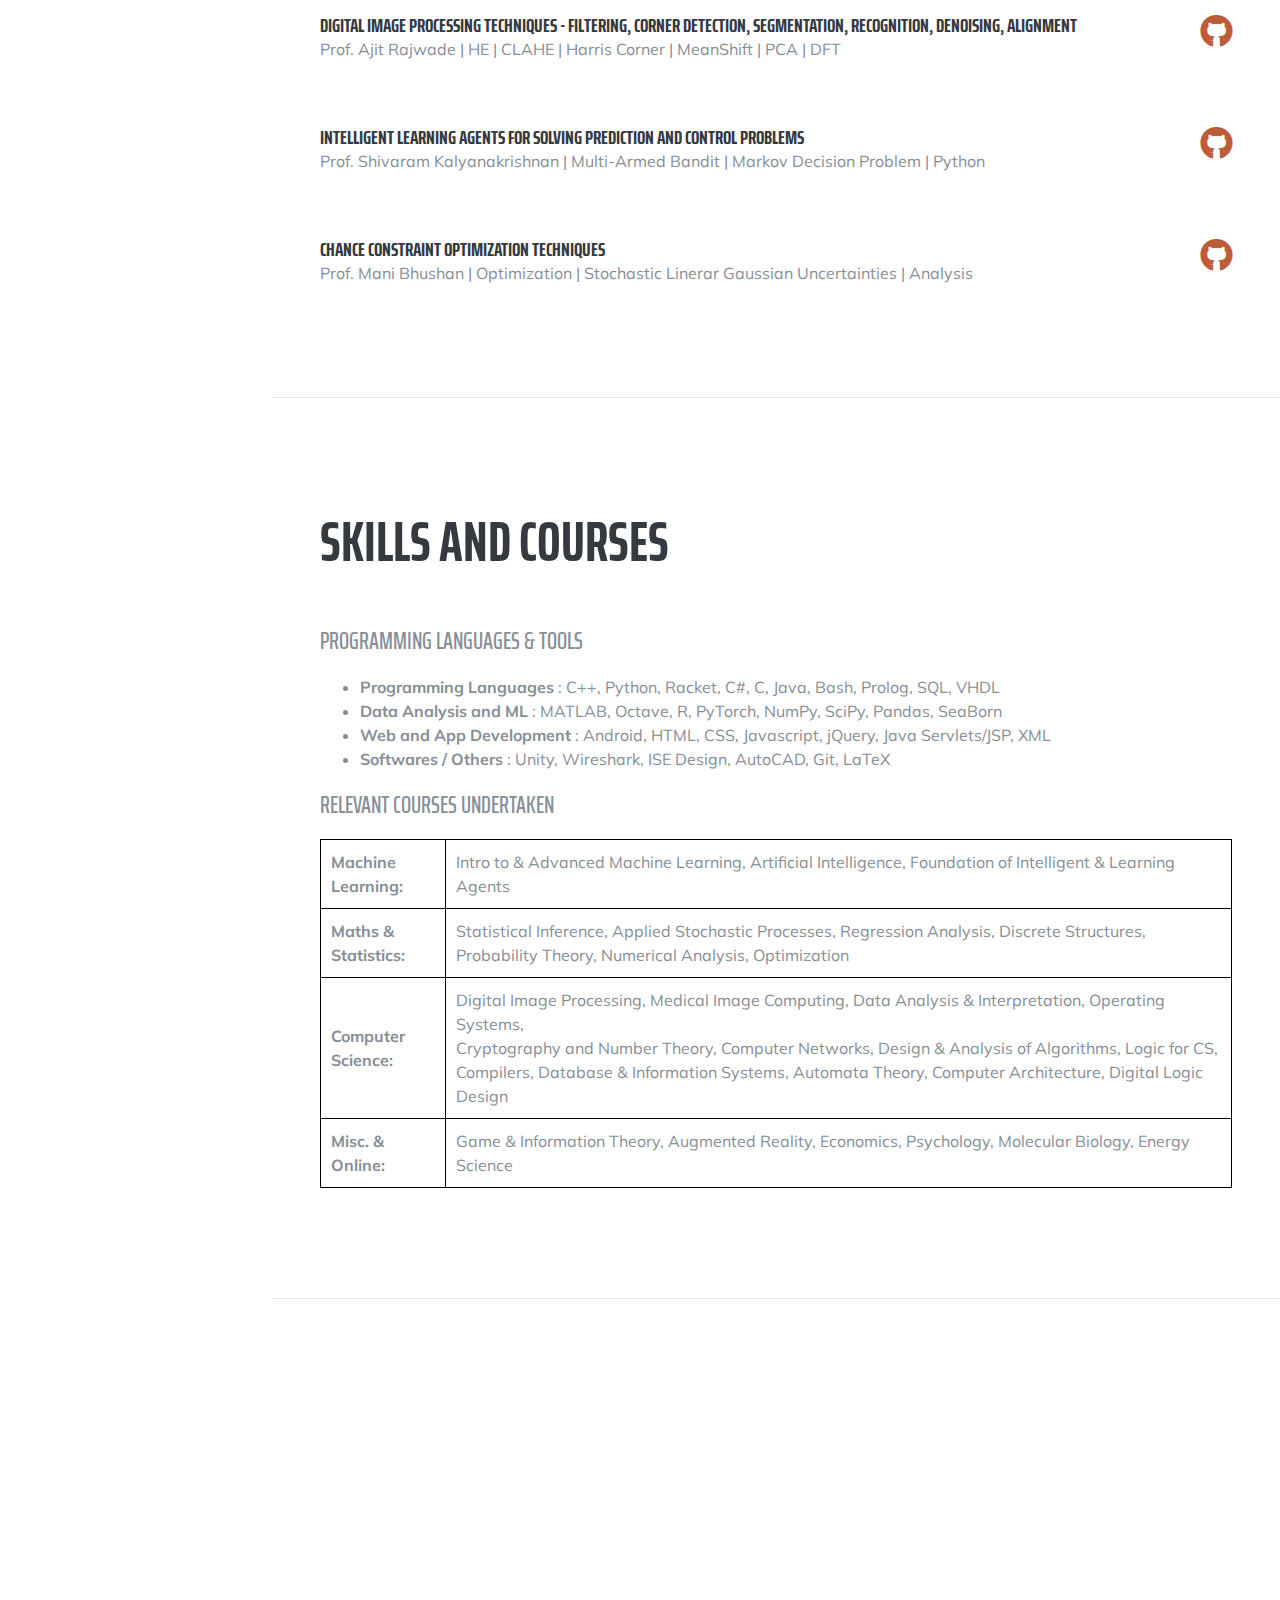
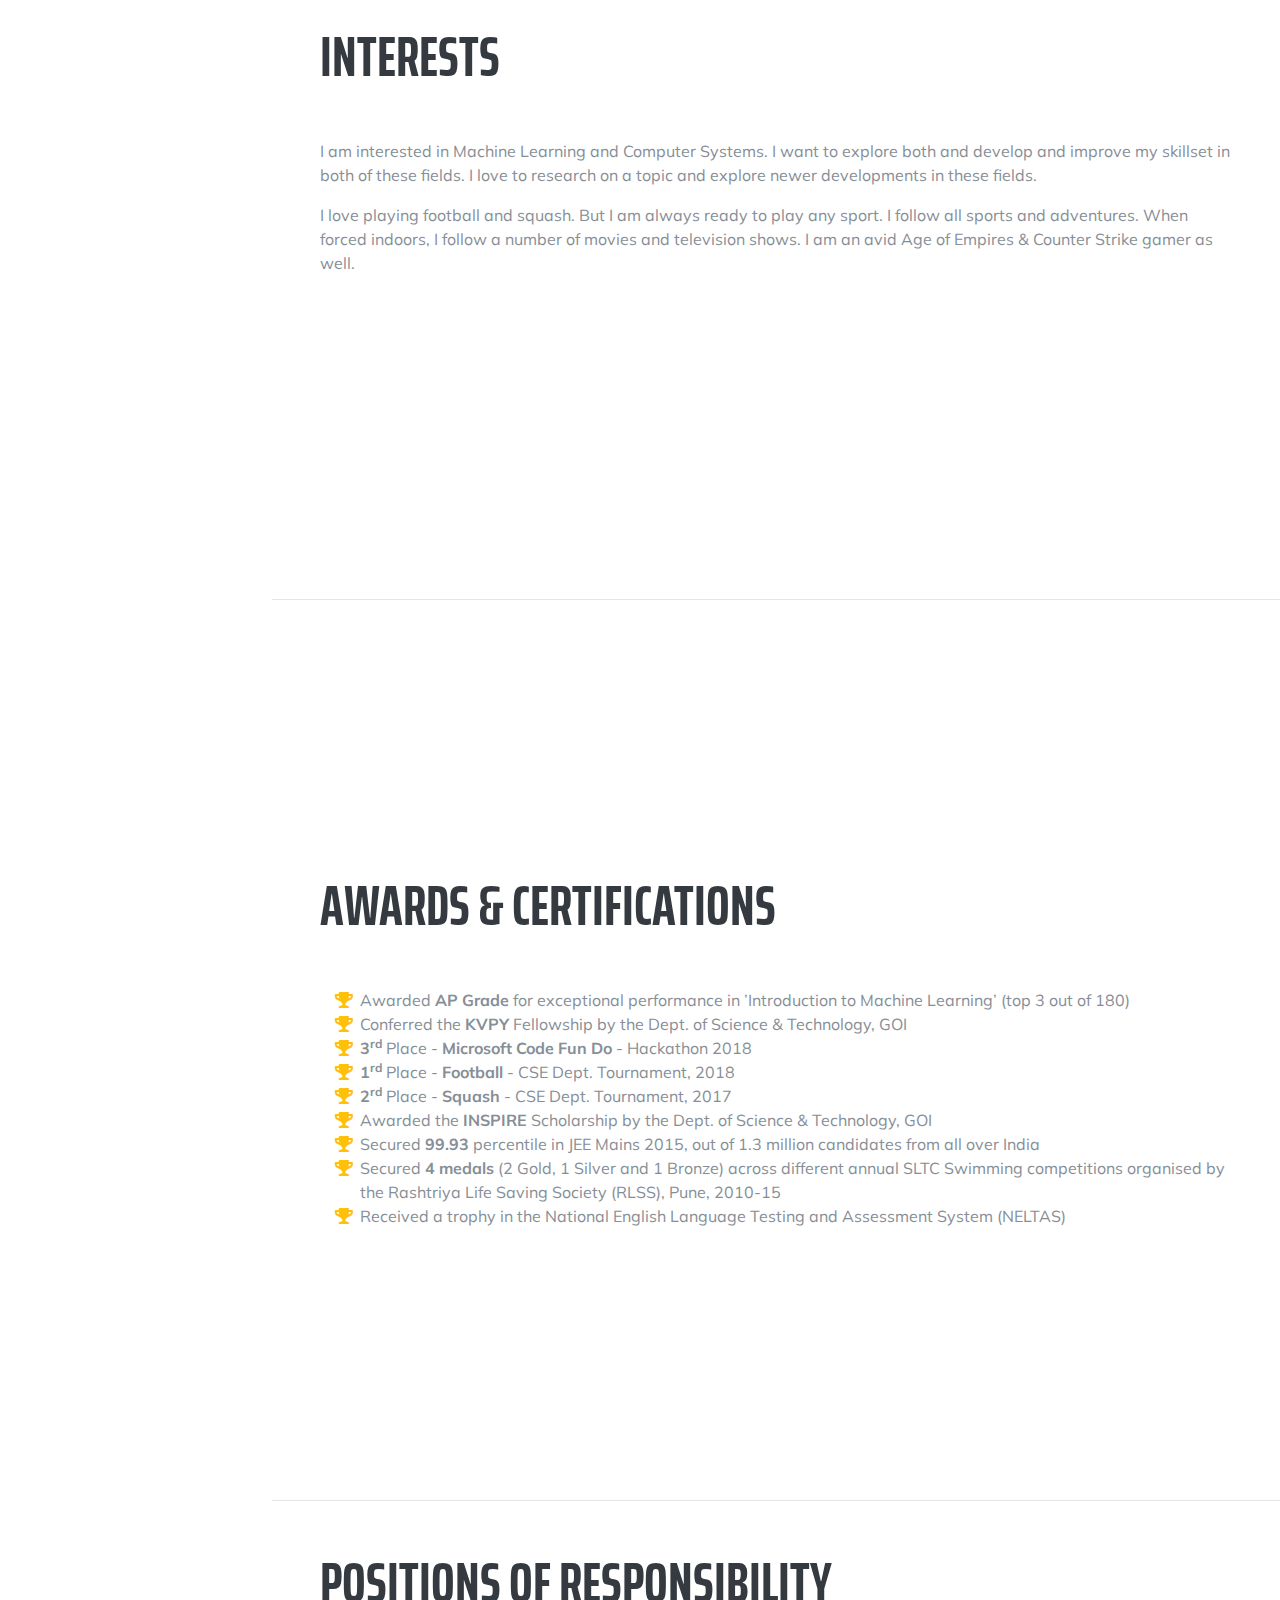
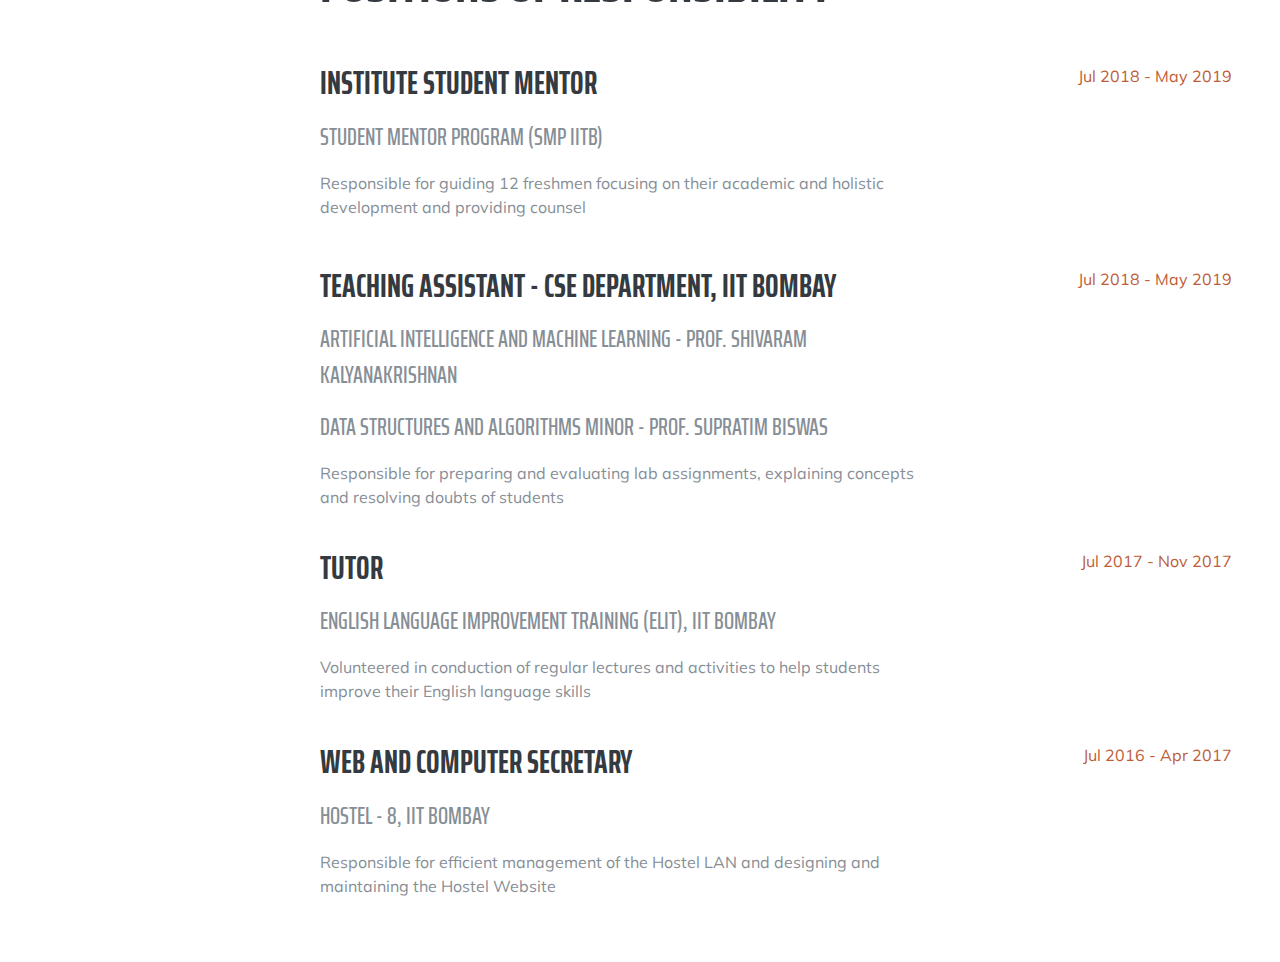
==== commit 737dd3f2: "Reorganised page" ====
--- a/index.html
+++ b/index.html
@@ -115,6 +115,115 @@
 
       <hr class="m-0">
 
+      <section class="resume-section p-3 p-lg-5 d-flex flex-column" id="education">
+        <div class="my-auto">
+          <h2 class="mb-5">Education</h2>
+
+          <div class="resume-item d-flex flex-column flex-md-row mb-5">
+            <div class="resume-content mr-auto">
+              <h3 class="mb-0">Indian Institute of Technology Bombay</h3>
+              <div class="subheading mb-3">Bachelor of Technology</div>
+              <div>Majors with Honours in Computer Science and Engineering</div>
+              <div>Minors in Applied Statistics and Informatics</div> 
+              <p>GPA: 8.85</p>
+            </div>
+            <div class="resume-date text-md-right">
+              <span class="text-primary">July 2015 - May 2019</span>
+            </div>
+          </div>
+
+          <div class="resume-item d-flex flex-column flex-md-row">
+            <div class="resume-content mr-auto">
+              <h3 class="mb-0">S.P. College, Pune</h3>
+              <div class="subheading mb-3">Higher Secondary School</div>
+              <p>Percentage : 92.77<br><br></p>
+            </div>
+            <div class="resume-date text-md-right">
+              <span class="text-primary">July 2013 - May 2015</span>
+            </div>
+          </div>
+
+          <div class="resume-item d-flex flex-column flex-md-row">
+            <div class="resume-content mr-auto">
+              <h3 class="mb-0">Rosary High School, Pune</h3>
+              <div class="subheading mb-3">Intermediate and Secondary School</div>
+              <p>Percentage : 93.45</p>
+
+            </div>
+            <div class="resume-date text-md-right">
+              <span class="text-primary">May 2003 - May 2013</span>
+            </div>
+          </div>
+
+        </div>
+      </section>
+
+      <hr class="m-0">
+      <section class="resume-section p-3 p-lg-5 d-flex flex-column" id="education">
+        <div class="my-auto">
+          <h2 class="mb-5">Work Experience</h2>
+
+          <div class="resume-item d-flex flex-column flex-md-row mb-5">
+            <div class="resume-content mr-auto">
+              <h3 class="mb-0">Tower Research Capital</h3>
+              <div class="subheading mb-3">Software Development Engineer Level 2</div>
+              <div>Member of the Order Entry Core team, Trading Platforms</div>
+              <div>Work on low latency development in C++ for HFT Trading stacks</div>
+            </div>
+            <div class="resume-date text-md-right">
+              <span class="text-primary">July 2019 - Present</span>
+            </div>
+          </div>
+        </div>
+      </section>
+
+      <hr class="m-0">
+
+      <section class="resume-section p-1 p-lg-5 d-flex flex-column" id="rnds">
+        <div class="my-auto">
+          <h2 class="mb-5">R&D Work</h2>
+
+          <div class="resume-item d-flex flex-column flex-md-row mb-5">
+            <div class="resume-content mr-auto">
+              <h3 class="mb-0">Question Bank : Extracting Questions from PDFs</h3>
+              <div class="subheading mb-3"> Prof. Kameswari Chebrolu, CSE Department, IITB · BTP Stage 1 Project</div>
+              <p>
+
+                Question Bank is a collection of questions organized according to certain fields. To populate the question bank using already available data in the form of question paper PDFs, we build a tool for auto extraction of questions and other metadata. Further, we extend the above by adding a visual editing tool for manual verification and easy modification of auto-extracted content.
+
+              </p>
+            </div>
+            <div class="resume-date text-md-right">
+              	<span class="text-primary">Spring 2019<br>PDF Processing, Visual Editing Tool <br> 
+              		<h3><a href="reports/BTP1_RnD_Report.pdf">
+	                <i class="fab fa-readme"></i></a>
+          	  	</span>
+            </div>
+          </div>
+
+          <div class="resume-item d-flex flex-column flex-md-row mb-5">
+            <div class="resume-content mr-auto">
+              <h3 class="mb-0">Offloading P4 stages to GPU</h3>
+              <div class="subheading mb-3"> Prof. Purushottam Kulkarni, CSE Department, IITB · RnD Project</div>
+              <p>
+              	Analyzed the feasibility and benefits of offloading the match action tables stage of P4 on a GPU by performing experiments to compare speedup of the GPU based approach using the case of Longest Prefix Match
+              </p>
+            </div>
+            <div class="resume-date text-md-right">
+              <span class="text-primary">Spring 2018<br>Programmable Software Defined Network Switches, GPGPUs<br> 
+          		<h3><a href="reports/RnD-P4GPU.pdf">
+                <i class="fab fa-readme"></i></a>
+	          </span>
+            </div>
+          </div>
+
+
+        </div>
+      	
+      </section>
+
+      <hr class="m-0">
+		
       <section class="resume-section p-3 p-lg-5 d-flex flex-column" id="internships">
         <div class="my-auto">
           <h2 class="mb-5">Internships</h2>
@@ -179,115 +288,6 @@
 
         </div>
 
-      </section>
-
-      <hr class="m-0">
-	    
-      <section class="resume-section p-3 p-lg-5 d-flex flex-column" id="education">
-        <div class="my-auto">
-          <h2 class="mb-5">Education</h2>
-
-          <div class="resume-item d-flex flex-column flex-md-row mb-5">
-            <div class="resume-content mr-auto">
-              <h3 class="mb-0">Indian Institute of Technology Bombay</h3>
-              <div class="subheading mb-3">Bachelor of Technology</div>
-              <div>Majors with Honours in Computer Science and Engineering</div>
-              <div>Minors in Applied Statistics and Informatics</div> 
-              <p>GPA: 8.85</p>
-            </div>
-            <div class="resume-date text-md-right">
-              <span class="text-primary">July 2015 - May 2019</span>
-            </div>
-          </div>
-
-          <div class="resume-item d-flex flex-column flex-md-row">
-            <div class="resume-content mr-auto">
-              <h3 class="mb-0">S.P. College, Pune</h3>
-              <div class="subheading mb-3">Higher Secondary School</div>
-              <p>Percentage : 92.77<br><br></p>
-            </div>
-            <div class="resume-date text-md-right">
-              <span class="text-primary">July 2013 - May 2015</span>
-            </div>
-          </div>
-
-          <div class="resume-item d-flex flex-column flex-md-row">
-            <div class="resume-content mr-auto">
-              <h3 class="mb-0">Rosary High School, Pune</h3>
-              <div class="subheading mb-3">Intermediate and Secondary School</div>
-              <p>Percentage : 93.45</p>
-
-            </div>
-            <div class="resume-date text-md-right">
-              <span class="text-primary">May 2003 - May 2013</span>
-            </div>
-          </div>
-
-        </div>
-      </section>
-
-      <hr class="m-0">
-      <section class="resume-section p-3 p-lg-5 d-flex flex-column" id="education">
-        <div class="my-auto">
-          <h2 class="mb-5">Work Experience</h2>
-
-          <div class="resume-item d-flex flex-column flex-md-row mb-5">
-            <div class="resume-content mr-auto">
-              <h3 class="mb-0">Tower Research Capital</h3>
-              <div class="subheading mb-3">Software Development Engineer Level 2</div>
-              <div>Member of the Order Entry Core team, Trading Platforms</div>
-              <div>Work on low latency development in C++ for HFT Trading stacks</div>
-            </div>
-            <div class="resume-date text-md-right">
-              <span class="text-primary">July 2015 - May 2019</span>
-            </div>
-          </div>
-        </div>
-      </section>
-
-      <hr class="m-0">
-
-      <section class="resume-section p-1 p-lg-5 d-flex flex-column" id="rnds">
-        <div class="my-auto">
-          <h2 class="mb-5">R&D Work</h2>
-
-          <div class="resume-item d-flex flex-column flex-md-row mb-5">
-            <div class="resume-content mr-auto">
-              <h3 class="mb-0">Question Bank : Extracting Questions from PDFs</h3>
-              <div class="subheading mb-3"> Prof. Kameswari Chebrolu, CSE Department, IITB · BTP Stage 1 Project</div>
-              <p>
-
-                Question Bank is a collection of questions organized according to certain fields. To populate the question bank using already available data in the form of question paper PDFs, we build a tool for auto extraction of questions and other metadata. Further, we extend the above by adding a visual editing tool for manual verification and easy modification of auto-extracted content.
-
-              </p>
-            </div>
-            <div class="resume-date text-md-right">
-              	<span class="text-primary">Spring 2019<br>PDF Processing, Visual Editing Tool <br> 
-              		<h3><a href="reports/BTP1_RnD_Report.pdf">
-	                <i class="fab fa-readme"></i></a>
-          	  	</span>
-            </div>
-          </div>
-
-          <div class="resume-item d-flex flex-column flex-md-row mb-5">
-            <div class="resume-content mr-auto">
-              <h3 class="mb-0">Offloading P4 stages to GPU</h3>
-              <div class="subheading mb-3"> Prof. Purushottam Kulkarni, CSE Department, IITB · RnD Project</div>
-              <p>
-              	Analyzed the feasibility and benefits of offloading the match action tables stage of P4 on a GPU by performing experiments to compare speedup of the GPU based approach using the case of Longest Prefix Match
-              </p>
-            </div>
-            <div class="resume-date text-md-right">
-              <span class="text-primary">Spring 2018<br>Programmable Software Defined Network Switches, GPGPUs<br> 
-          		<h3><a href="reports/RnD-P4GPU.pdf">
-                <i class="fab fa-readme"></i></a>
-	          </span>
-            </div>
-          </div>
-
-
-        </div>
-      	
       </section>
 
       <hr class="m-0">
